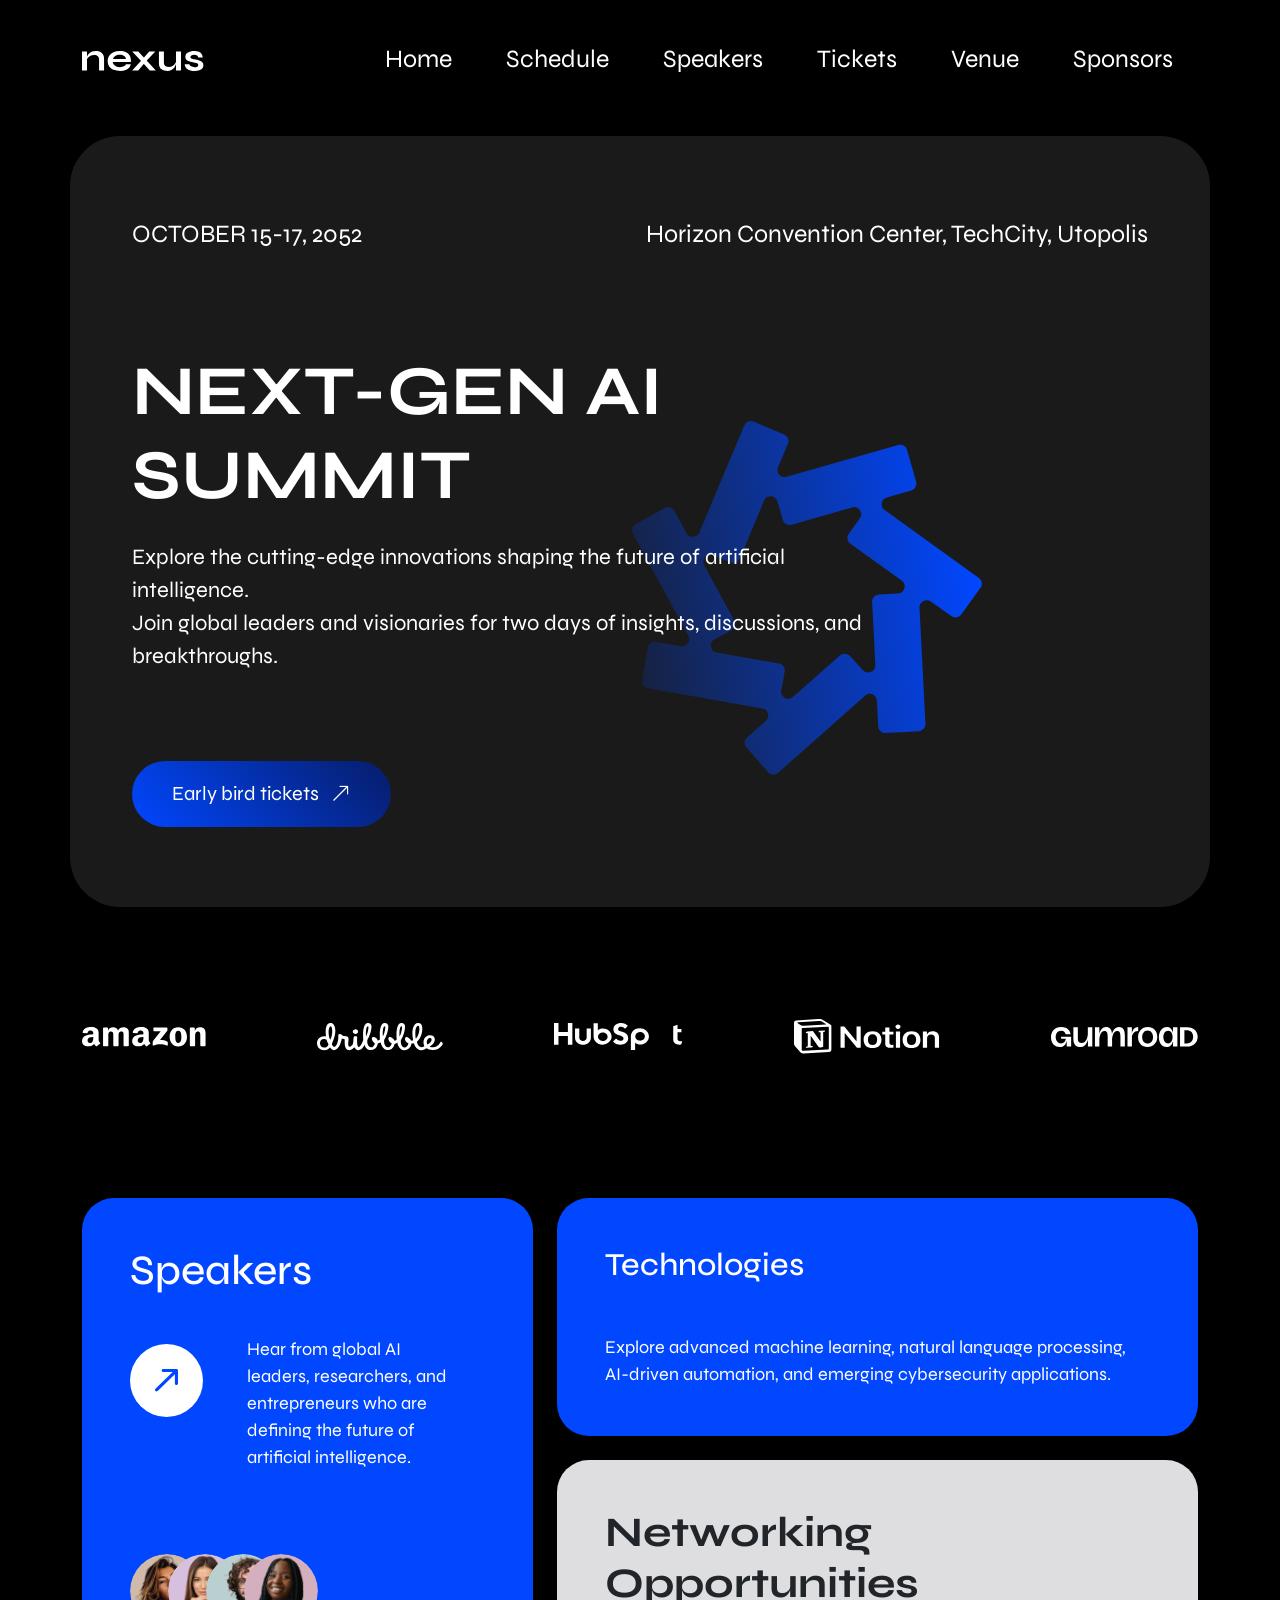
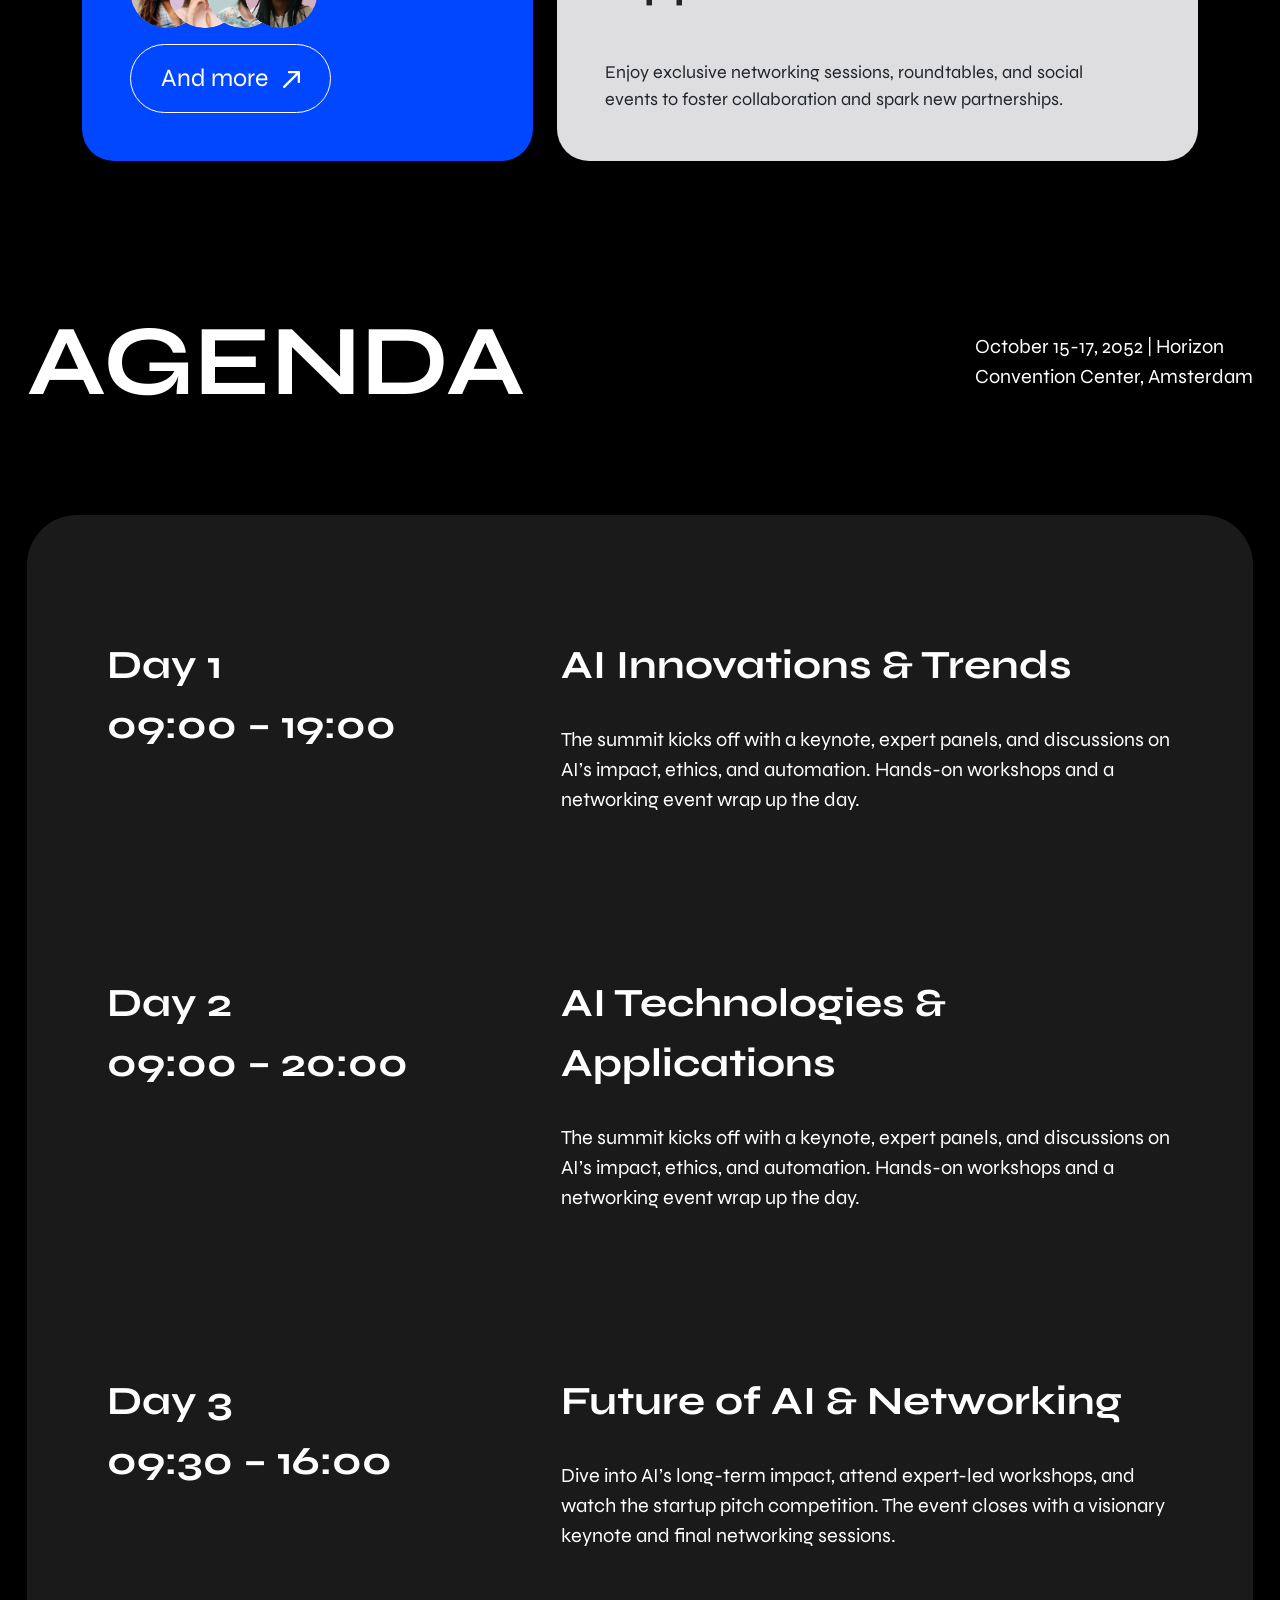
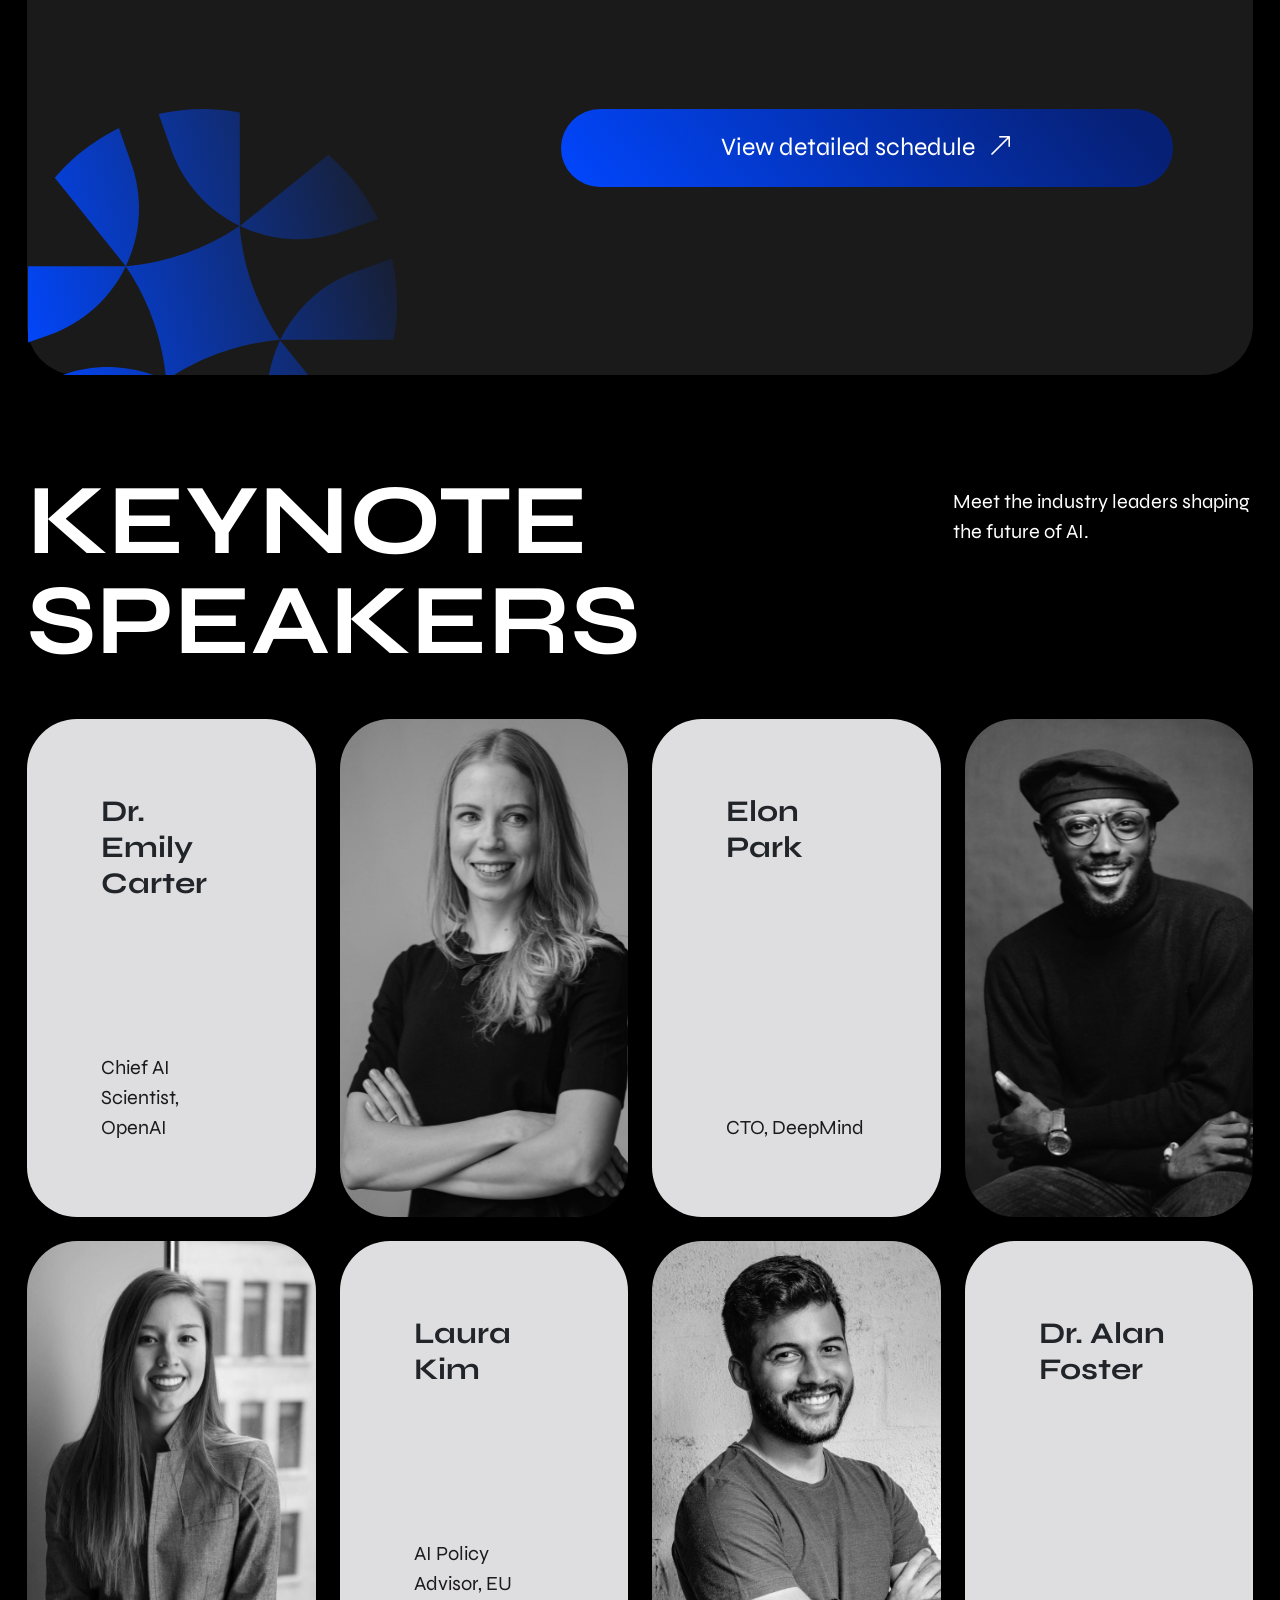
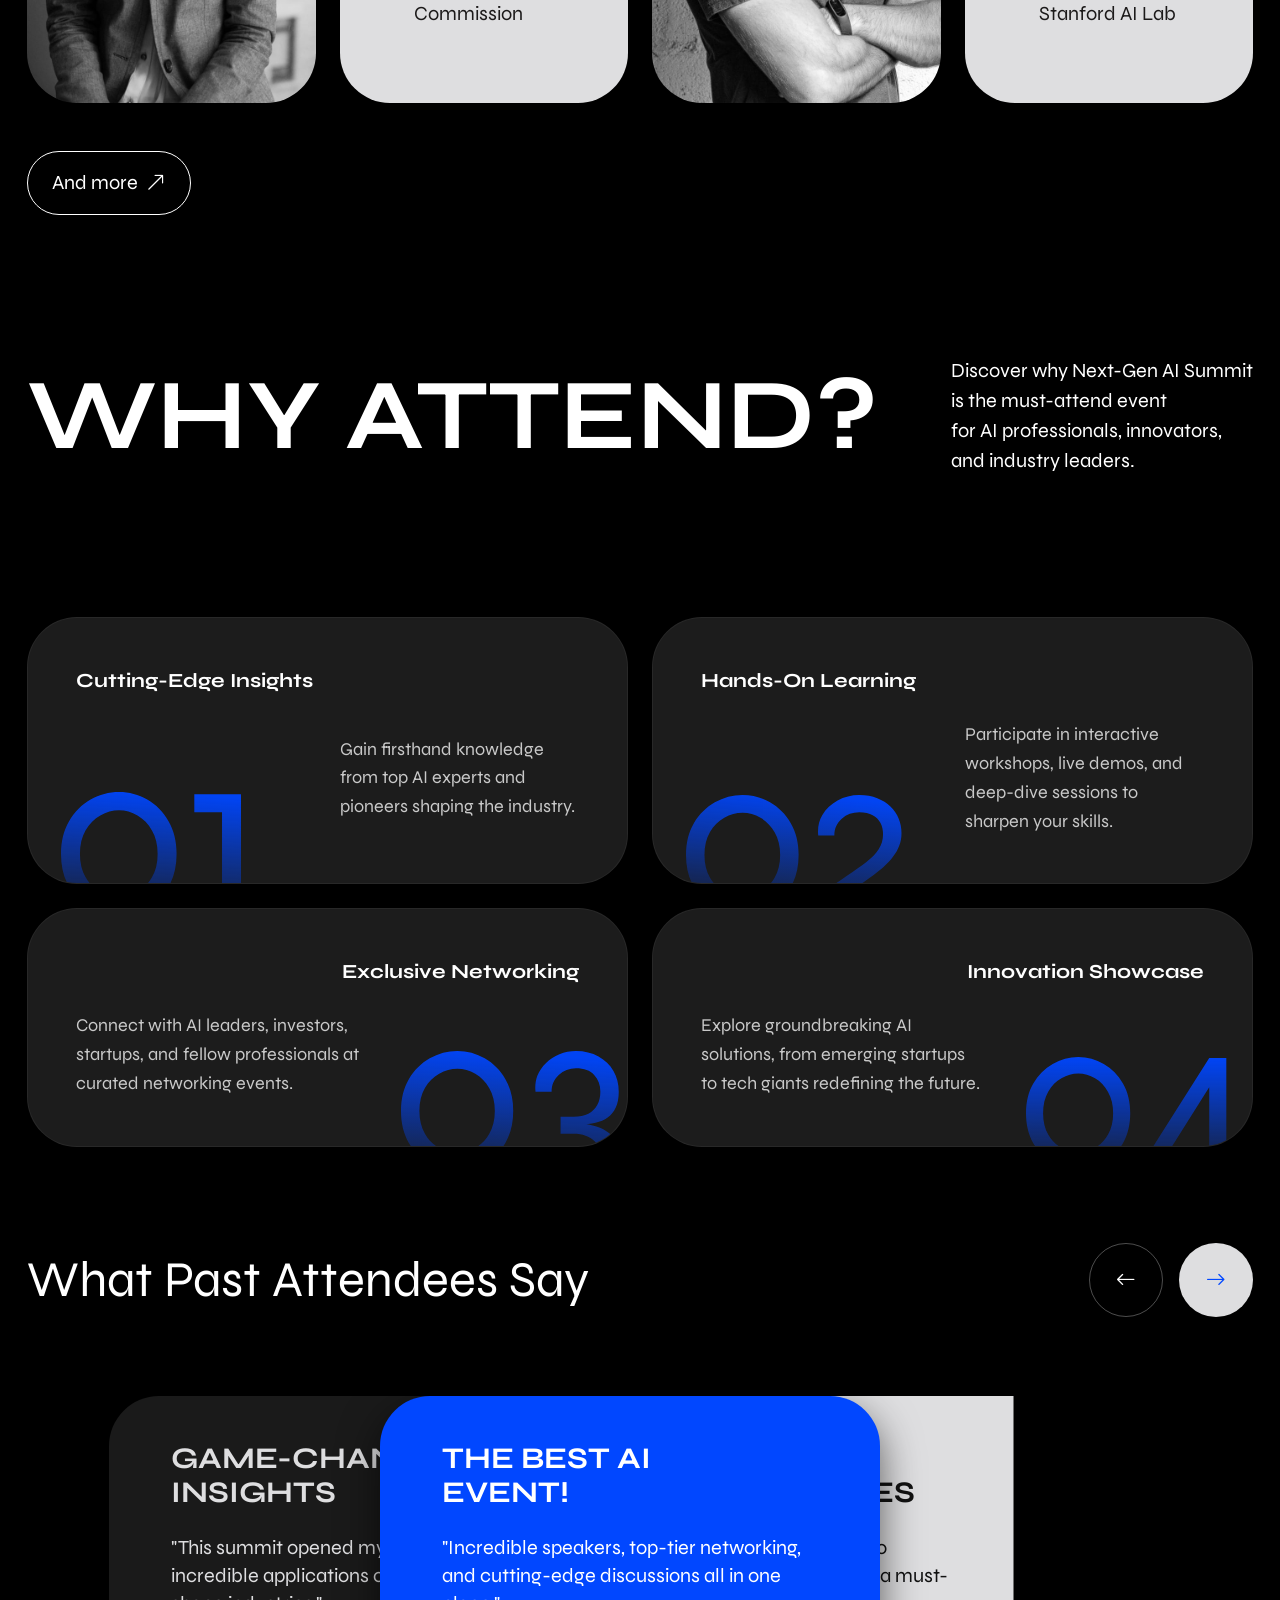
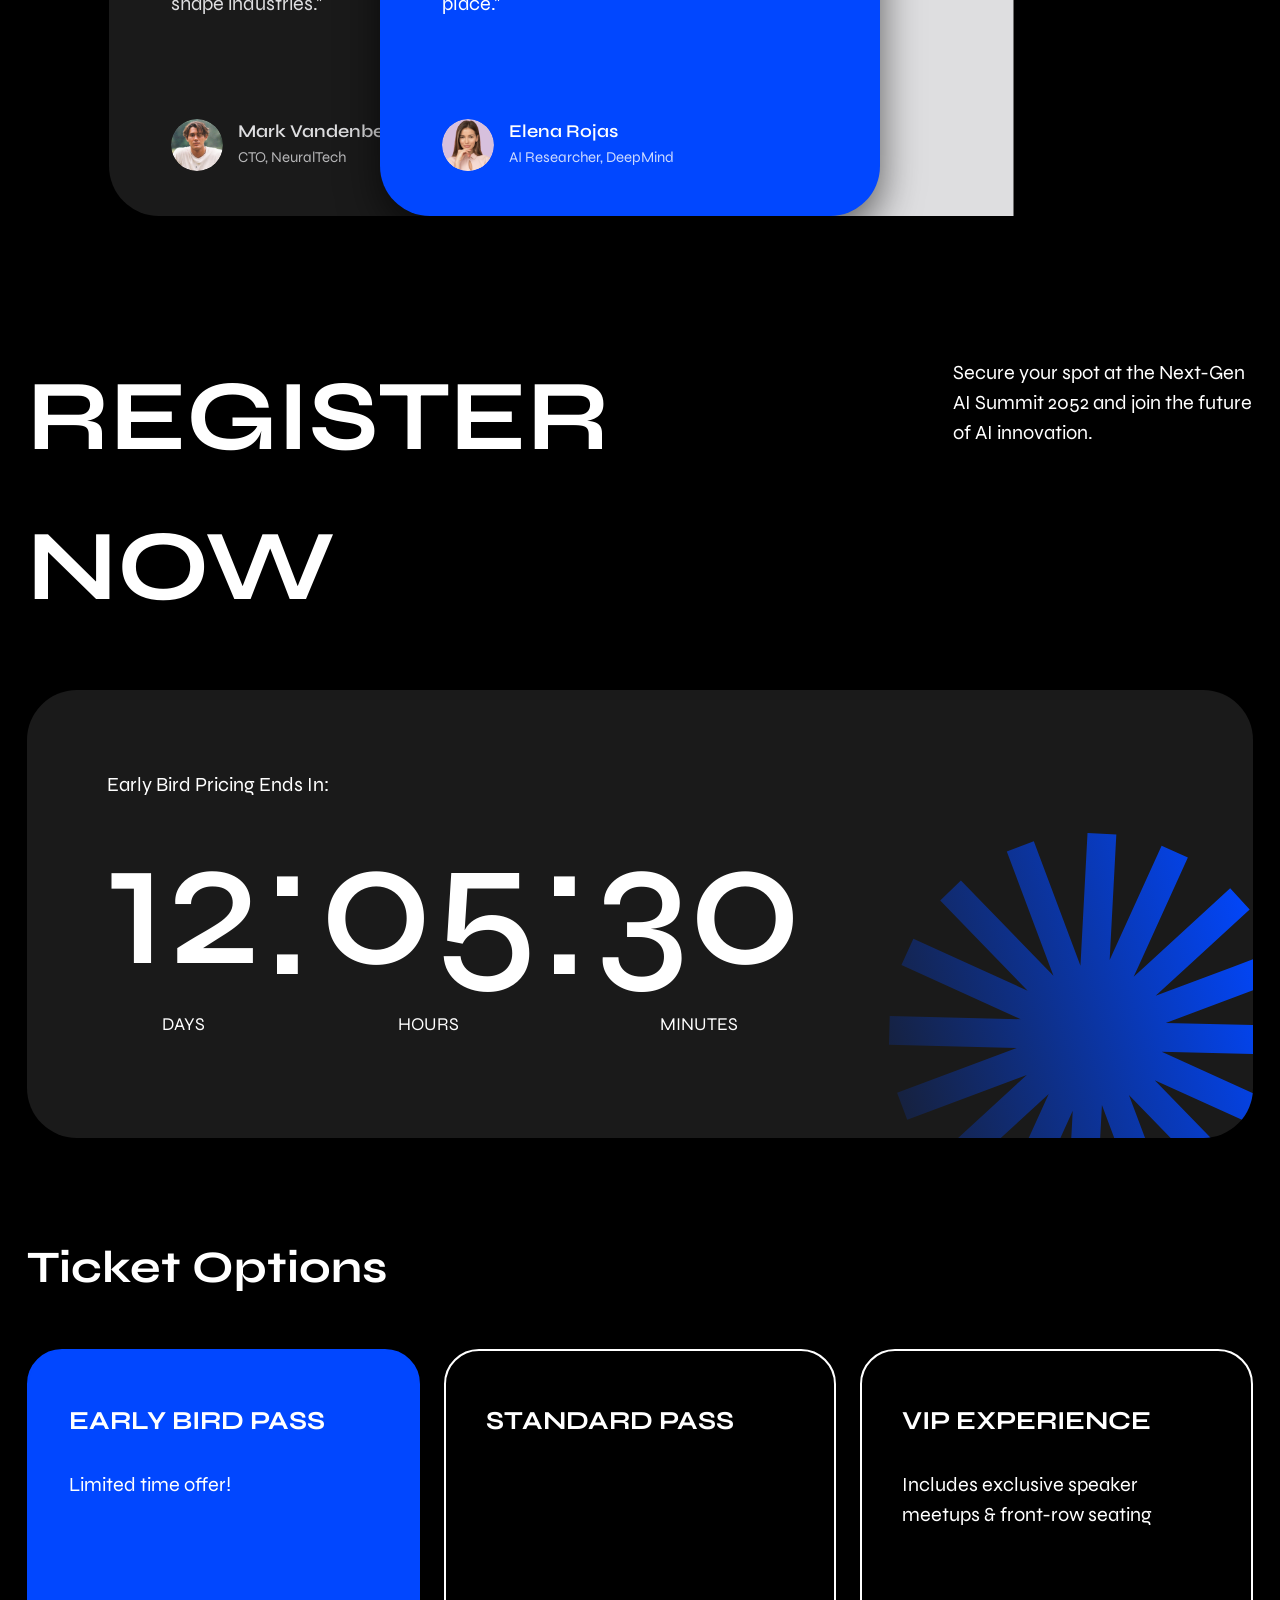
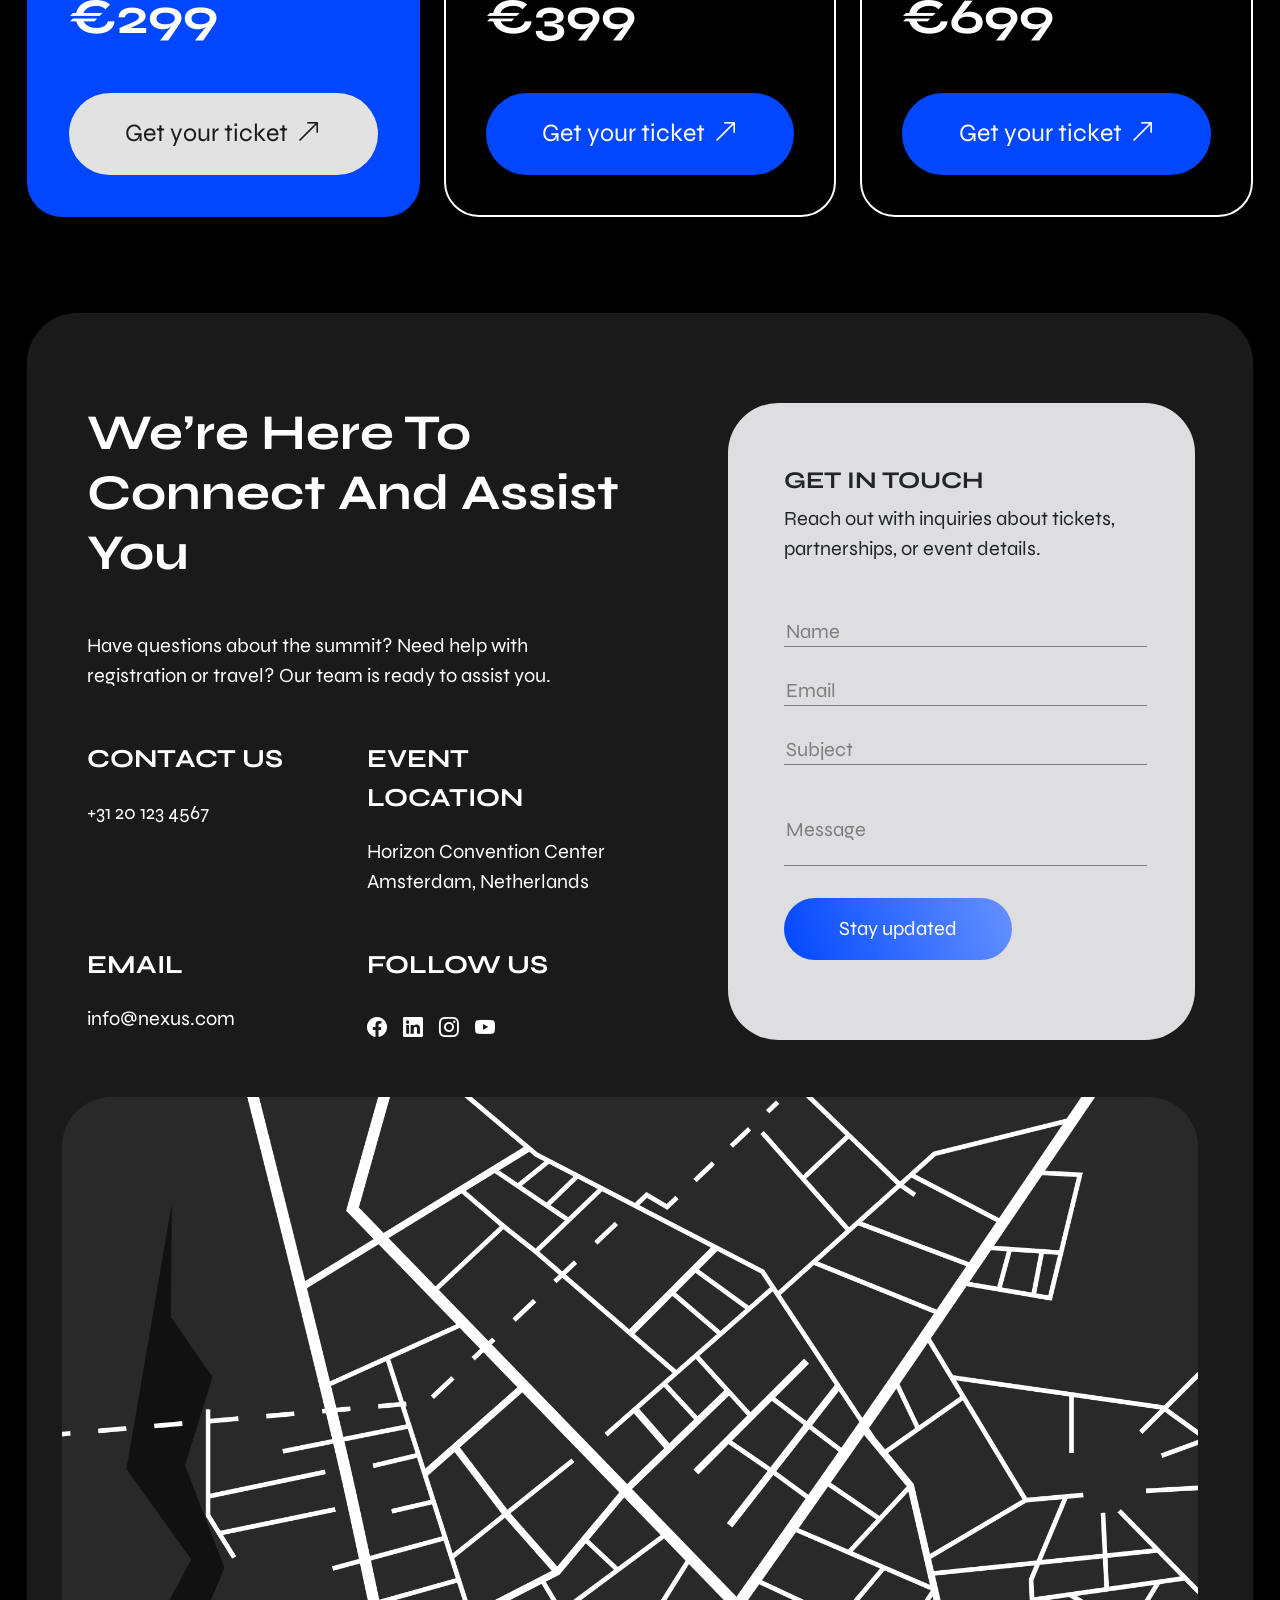
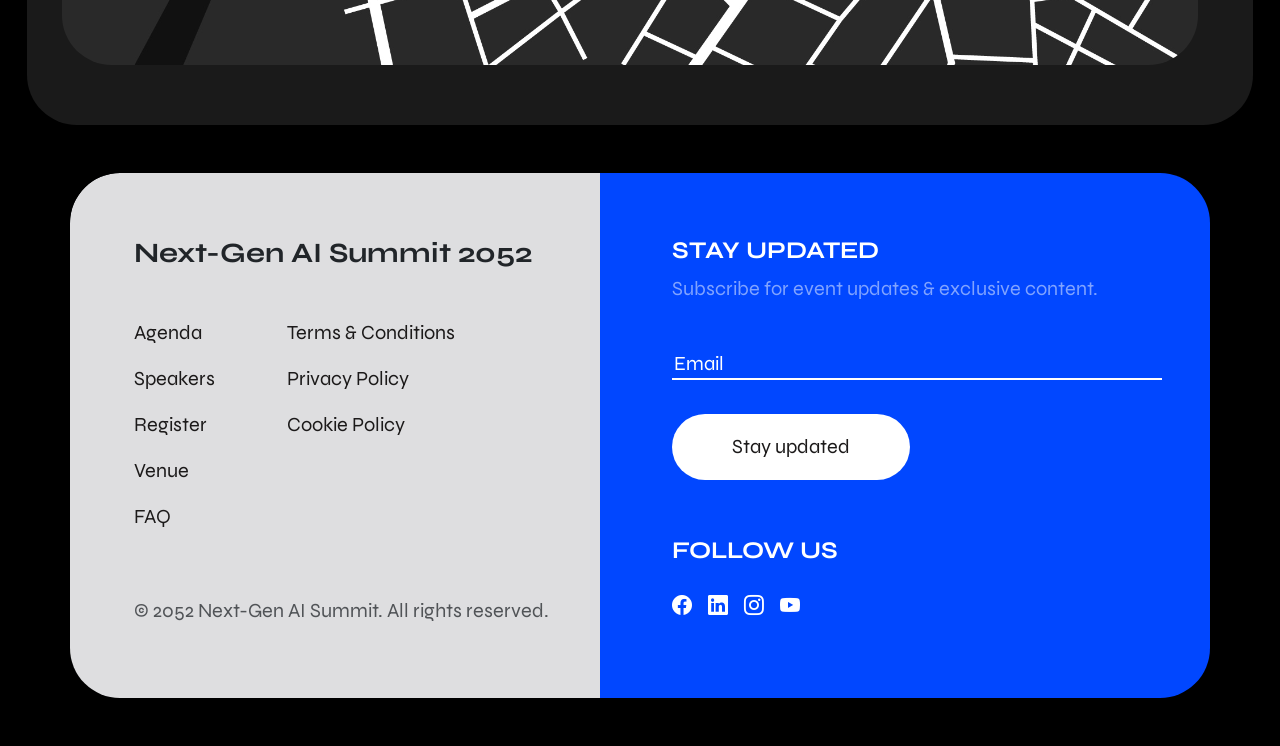
==== index.html @ 56c4cfb2 "[done] complete full exercise" ====
<!DOCTYPE html>
<html lang="en">

<head>
    <meta charset="UTF-8">
    <meta name="viewport" content="width=device-width, initial-scale=1.0">
    <title>nexus</title>
    <link href="https://cdn.jsdelivr.net/npm/bootstrap@5.3.2/dist/css/bootstrap.min.css" rel="stylesheet" />
    <link rel="stylesheet" href="https://cdn.jsdelivr.net/npm/bootstrap-icons@1.11.1/font/bootstrap-icons.css" />
    <link rel="stylesheet" href="./styles.css" />
</head>

<body>
    <div>
        <!-- header section -->
        <header class="py-2 on-big-screen ">
            <nav class="navbar navbar-expand-lg nav-bar">
                <div class="container nav-bar-content">
                    <a class="navbar-brand" href="#"><img src="./images/logo/nexus.svg" class="nav-logo" loading="eager"></a>

                    <button class="navbar-toggler border-white border-opacity-50" type="button"
                        data-bs-toggle="offcanvas" data-bs-target="#mobileMenu">
                        <span class="navbar-toggler-icon"></span>
                    </button>

                    <div class="offcanvas offcanvas-end bg-black text-white offcanvas-custom-width " tabindex="-1"
                        id="mobileMenu">
                        <div class="offcanvas-header">
                            <button type="button" class="btn-close btn-close-white"
                                data-bs-dismiss="offcanvas"></button>
                        </div>
                        <div class="offcanvas-body py-3 ">
                            <ul class="navbar-nav ms-auto align-items-lg-center gap-1 gap-lg fs-5">
                                <li class="nav-item">
                                    <a class="nav-link nav-text text-white custom-radius" href="#">Home</a>
                                </li>
                                <li class="nav-item">
                                    <a class="nav-link nav-text text-white custom-radius" href="#">Schedule</a>
                                </li>
                                <li class="nav-item">
                                    <a class="nav-link nav-text text-white custom-radius" href="#">Speakers</a>
                                </li>
                                <li class="nav-item">
                                    <a class="nav-link nav-text text-white custom-radius" href="#">Tickets</a>
                                </li>
                                <li class="nav-item">
                                    <a class="nav-link nav-text text-white custom-radius" href="#">Venue</a>
                                </li>
                                <li class="nav-item">
                                    <a class="nav-link nav-text text-white custom-radius" href="#">Sponsors</a>
                                </li>
                            </ul>
                        </div>
                    </div>
                </div>
            </nav>
        </header>

        <main>
            <div class="on-big-screen py-3 hero-section">
                <!-- home section -->
                <div class="container hero-section-container custom-radius">
                    <div class="hero-card">
                        <div
                            class="hero-topbar d-flex flex-column align-items-start gap-3 flex-sm-row justify-content-sm-between align-items-sm-center mb-5">
                            <span class="text-white hero-topbar-font hero-desc-font">OCTOBER 15-17, 2052</span>
                            <span class="text-white  hero-topbar-font ">Horizon Convention Center,
                                TechCity, Utopolis</span>
                        </div>

                        <!-- Hero Content -->
                        <div class="hero-content position-relative">
                            <img src="./images/home/B1.svg" alt="Hero Graphic" class="hero-star-img" loading="eager">
                            <div class="row align-items-center">
                                <div class="col-lg-9 top-content">
                                    <h1
                                        class="hero-title text-white fw-bold hero-custom-font top-text mb-4 mt-lg-5 mt-md-5">
                                        NEXT-GEN AI <br> SUMMIT
                                    </h1>
                                    <p class="hero-subtitle text-white mb-5 mt-4 top-text ">
                                        Explore the cutting-edge innovations shaping the future of
                                        artificial intelligence.
                                        <br>Join global leaders and visionaries for two days of insights, discussions,
                                        and breakthroughs.
                                    </p>
                                    <div
                                        class="mt-5 mb-5 mb-lg-0 position-relative d-flex justify-content-start hero-btn-div">
                                        <a href="#" class="hero-btn custom-radius">
                                            Early bird tickets
                                            <i class="bi bi-arrow-up-right ms-2"></i>
                                        </a>
                                    </div>
                                </div>
                            </div>
                        </div>
                    </div>
                </div>
            </div>

            <!-- sponsors -->
            <div class="on-big-screen">
                <div class="container company-section py-5 mt-5 mb-5">
                    <div class=" text-center">
                        <div
                            class="company-bar d-flex flex-wrap justify-content-center justify-content-lg-between align-items-center gap-4 gap-lg-0">
                            <img src="./images/home/company logo/Vector.svg" alt="company Logos" loading="eager"
                                class="company-img " />

                            <img src="./images/home/company logo/Vector-1.svg" alt="company Logos" loading="eager"
                                class="company-img " />

                            <img src="./images/home/company logo/Vector-2.svg" alt="company Logos" loading="eager"
                                class="company-img " />

                            <img src="./images/home/company logo/Vector-3.svg" alt="company Logos" loading="eager"
                                class="company-img " />

                            <img src="./images/home/company logo/Vector-4.svg" alt="company Logos" loading="eager"
                                class="company-img " />
                        </div>
                    </div>
                </div>
            </div>

            <!-- features  section -->
            <div>
                <div class="container features-section py-5">
                    <div class="row g-4">
                        <!-- Speakers -->
                        <div class="col-lg-5 d-flex flex-column feature-card">
                            <div
                                class="feature-card-content feature-card-blue h-100  text-white rounded-5 p-4 p-md-5 d-flex flex-column justify-content-between position-relative overflow-hidden">
                                <div>
                                    <h2 class=" mb-4 feature-card-title ">Speakers</h2>
                                    <div class="d-flex align-items-start gap-4 ">
                                        <div
                                            class="  text-black feature-icon-circle d-flex align-items-center justify-content- mt-4">
                                            <img src="./images//home/union-1.svg" class="feature-icon" loading="lazy">
                                        </div>
                                        <p class="pe-md-4 feature-card-description mt-3 ">
                                            Hear from global AI leaders, researchers, and entrepreneurs who are
                                            defining
                                            the future of artificial intelligence.
                                        </p>
                                    </div>
                                </div>
                                <div class="d-flex align-items-center justify-content-between flex-wrap gap-3 mt-5">
                                    <div class="speaker-avatars d-flex">
                                        <img src="./images/home/home spekers icone/Image.svg" alt="Speaker"
                                            class="feature-avatar" loading="lazy">
                                        <img src="./images/home/home spekers icone/Image-1.svg" alt="Speaker"
                                            class="feature-avatar" loading="lazy">
                                        <img src="./images/home/home spekers icone/Image-2.svg" alt="Speaker"
                                            class="feature-avatar" loading="lazy">
                                        <img src="./images/home/home spekers icone/Image-3.svg" alt="Speaker"
                                            class="feature-avatar" loading="lazy">
                                    </div>
                                    <button href="#"
                                        class="features-section-btn btn  rounded-pill border-white text-white ">
                                        And more <img src="./images//home/union-2.svg"
                                            class="features-section-btn-icon" loading="lazy">
                                    </button>
                                </div>
                            </div>
                        </div>

                        <div class="col-lg-7 d-flex flex-column gap-4 feature-card ">
                            <!-- Technologies -->
                            <div
                                class="feature-card-content feature-card-blue text-white rounded-5 p-4 p-md-5 flex-grow-1">
                                <h2 class="fw-boldfeature-card-title">Technologies</h2>
                                <p class=" mb-0 pe-md-4 text-white feature-card-description">
                                    Explore advanced machine learning, natural language processing, AI-driven
                                    automation, and emerging cybersecurity applications.
                                </p>
                            </div>

                            <!-- Networking -->
                            <div
                                class="feature-card-content feature-card-grey text-dark rounded-5 p-4 p-md-5 flex-grow-1">
                                <h2 class="fw-bold feature-card-title">Networking Opportunities</h2>
                                <p class=" mb-0 pe-md-4 text-dark feature-card-description">
                                    Enjoy exclusive networking sessions, roundtables, and social events to
                                    foster
                                    collaboration and spark new partnerships.
                                </p>
                            </div>
                        </div>
                    </div>
                </div>

                <!-- AGENDA section -->
                <div class="container mt-5 agenda-section on-big-screen">
                    <div
                        class="section-topbar d-flex flex-column align-items-start gap-3 flex-sm-row justify-content-sm-between align-items-sm-center mb-5">
                        <span class="text-white section-Title-big-font">AGENDA</span>
                        <span class="text-white  section-Title-small-font ">October 15-17, 2052 | Horizon <br>
                            Convention Center, Amsterdam</span>
                    </div>
                    <!-- AGENDA content -->
                    <div class="agenda-section-container">
                        <div class="agenda-card custom-radius">
                            <div class="agenda-cards">
                                <div
                                    class="row d-flex flex-column align-items-start  flex-sm-row  justify-content-between mb-5">
                                    <div class="agenda-left-col col-lg-5">
                                        <div>
                                            <div class="text-white agenda-large-font ">Day 1</div>
                                        </div>
                                        <div>
                                            <div class="text-white agenda-large-font ">09:00 – 19:00</div>
                                        </div>
                                    </div>
                                    <div class="agenda-right-col col-lg-7">
                                        <div>
                                            <div class="text-white agenda-large-font">AI Innovations & Trends
                                            </div>
                                            <div class="text-white agenda-description-font ">The summit kicks off with a
                                                keynote, expert panels, and discussions on AI’s impact, ethics, and
                                                automation. Hands-on workshops and a networking event wrap up the day.
                                            </div>
                                        </div>
                                    </div>
                                </div>
                                <div
                                    class="mt-5 row d-flex flex-column align-items-start  flex-sm-row  justify-content-between mb-5">
                                    <div class="agenda-left-col col-lg-5">
                                        <div>
                                            <div class="text-white agenda-large-font ">Day 2</div>
                                        </div>
                                        <div>
                                            <div class="text-white agenda-large-font ">09:00 – 20:00</div>
                                        </div>
                                    </div>
                                    <div class="agenda-right-col col-lg-7">
                                        <div>
                                            <div class="text-white  agenda-large-font">AI Technologies &
                                                Applications
                                            </div>
                                            <div class="text-white agenda-description-font ">The summit kicks off with a
                                                keynote, expert panels, and discussions on AI’s impact, ethics, and
                                                automation. Hands-on workshops and a networking event wrap up the day.
                                            </div>
                                        </div>
                                    </div>
                                </div>
                                <div
                                    class=" row d-flex flex-column align-items-start  flex-sm-row  justify-content-between mb-5">
                                    <div class="agenda-left-col col-lg-5">
                                        <div>
                                            <div class="text-white agenda-large-font ">Day 3</div>
                                        </div>
                                        <div>
                                            <div class="text-white agenda-large-font ">09:30 – 16:00</div>
                                        </div>
                                    </div>
                                    <div class="agenda-right-col col-lg-7">
                                        <div>
                                            <div class="text-white agenda-large-font">Future of AI & Networking
                                            </div>
                                            <div class="text-white agenda-description-font ">Dive into AI’s long-term
                                                impact, attend expert-led workshops, and watch the startup pitch
                                                competition. The event closes with a visionary keynote and final
                                                networking sessions.
                                            </div>
                                        </div>
                                    </div>
                                </div>
                                <div
                                    class="row d-flex flex-column align-items-start gap-2 flex-sm-row justify-content-sm-between justify-content-between">
                                    <div class="col-lg-4 position-relative agenda-image">
                                        <img src="./images/Agenda/Mark.svg" loading="lazy">
                                    </div>
                                    <div class="col-lg-7 ">
                                        <button href="#" class="agenda-btn custom-radius">
                                            View detailed schedule
                                            <i class="bi bi-arrow-up-right ms-2"></i>
                                        </button>
                                    </div>
                                </div>
                            </div>
                        </div>
                    </div>
                </div>

                <!-- speakers section -->
                <div class="container mt-5 speakers-section on-big-screen">
                    <div
                        class="agenda-topbar pt-5 mt-5 d-flex flex-column align-items-start gap-3 flex-sm-row justify-content-sm-between align-items-sm-start mb-5">
                        <span class="text-white section-Title-big-font m-0"
                            style="line-height: 1;">KEYNOTE<br>SPEAKERS</span>
                        <span class="text-white section-Title-small-font pt-sm-3 right-section">Meet the
                            industry leaders shaping the future of AI.</span>
                    </div>

                    <div class="row g-4 mb-5 pb-5">
                        <!-- Card 1 -->
                        <div class="col-md-6 col-lg-3">
                            <div class="speaker-card custom-radius text-card p-xl-4 d-flex flex-column justify-content-between h-100">
                                <div>
                                    <h3 class="speaker-name text-dark fw-bold mb-1">Dr. Emily<br>Carter</h3>
                                </div>
                                <div>
                                    <p class="speaker-role mb-0 mt-5">Chief AI Scientist,<br>OpenAI</p>
                                </div>
                            </div>
                        </div>
                        <!-- Card 2 -->
                        <div class="col-md-6 col-lg-3">
                            <div class="speaker-card custom-radius image-card  overflow-hidden h-100">
                                <img src="./images/spekers/Image.svg" alt="Speaker" loading="lazy"
                                    class="w-100 h-100 object-fit-cover speaker-card-image">
                            </div>
                        </div>
                        <!-- Card 3 -->
                        <div class="col-md-6 col-lg-3">
                            <div
                                class="speaker-card custom-radius text-card  p-xl-4 d-flex flex-column justify-content-between h-100">
                                <div>
                                    <h3 class="speaker-name text-dark fw-bold mb-1">Elon Park</h3>
                                </div>
                                <div>
                                    <p class="speaker-role mb-0 mt-5">CTO, DeepMind</p>
                                </div>
                            </div>
                        </div>
                        <!-- Card 4 -->
                        <div class="col-md-6 col-lg-3">
                            <div class="speaker-card custom-radius image-card  overflow-hidden h-100">
                                <img src="./images/spekers/Image-3.svg" alt="Speaker" loading="lazy"
                                    class="w-100 h-100 object-fit-cover speaker-card-image">
                            </div>
                        </div>
                        <!-- Card 5 -->
                        <div class="col-md-6 col-lg-3">
                            <div class="speaker-card custom-radius image-card  overflow-hidden h-100">
                                <img src="./images/spekers/Image-1.svg" alt="Speaker" loading="lazy"
                                    class="w-100 h-100 object-fit-cover speaker-card-image">
                            </div>
                        </div>
                        <!-- Card 6 -->
                        <div class="col-md-6 col-lg-3">
                            <div class="speaker-card custom-radius text-card p-xl-4 d-flex flex-column justify-content-between h-100">
                                <div>
                                    <h3 class="speaker-name text-dark fw-bold mb-1">Laura Kim</h3>
                                </div>
                                <div>
                                    <p class="speaker-role mb-0 mt-5">AI Policy Advisor, EU<br>Commission</p>
                                </div>
                            </div>
                        </div>
                        <!-- Card 7 -->
                        <div class="col-md-6 col-lg-3">
                            <div class="speaker-card custom-radius image-card  overflow-hidden h-100">
                                <img src="./images/spekers/Image-2.svg" alt="Speaker" loading="lazy"
                                    class="w-100 h-100 object-fit-cover speaker-card-image">
                            </div>
                        </div>
                        <!-- Card 8 -->
                        <div class="col-md-6 col-lg-3">
                            <div class="speaker-card custom-radius text-card p-xl-4 d-flex flex-column justify-content-between h-100">
                                <div>
                                    <h3 class="speaker-name text-dark fw-bold mb-1">Dr. Alan<br>Foster</h3>
                                </div>
                                <div>
                                    <p class="speaker-role mb-0 mt-5">Stanford AI Lab</p>
                                </div>
                            </div>
                        </div>

                        <div class="col-12 mt-5">
                            <button
                                class="btn rounded-pill border-white text-white px-4 py-3 d-inline-flex align-items-center gap-2"
                                style="background: transparent; border: 1px solid #fff; font-size: 20px;">
                                And more <i class="bi bi-arrow-up-right speaker-card-image"></i>
                            </button>
                        </div>
                    </div>
                </div>

                <!-- why attend section -->
                <div class="container mt-5 on-big-screen">
                    <div
                        class="section-topbar d-flex flex-column align-items-start gap-3 flex-sm-row justify-content-sm-between align-items-sm-center mb-5">
                        <span class="text-white section-Title-big-font">WHY ATTEND?</span>
                        <span class="text-white section-Title-small-font ">Discover why Next-Gen AI Summit<br> is the
                            must-attend event<br> for AI professionals, innovators,<br> and industry leaders.</span>
                    </div>

                    <!-- why attend section content -->
                    <div class="attend-section py-5">
                        <div class="row g-4">
                            <!-- Box 1 -->
                            <div class="col-lg-6">
                                <div
                                    class="text-white p-4 p-md-5 custom-radius attend-section-content h-100 position-relative overflow-hidden d-flex flex-column">
                                    <p class="attend-section-title mb-4 position-relative z-1">Cutting-Edge Insights</p>
                                    <div class="row flex-grow-1 position-relative z-1">
                                        <div class="col-4 col-md-6">
                                            <img src="./images/why attend/01.svg" loading="lazy"
                                                class="position-absolute attend-image-left z-0" alt="decoration">
                                        </div>
                                        <div class="col-8 col-md-6 d-flex align-items-center">
                                            <p class="mb-0 text-white attend-section-description">
                                                Gain firsthand knowledge from top AI experts and pioneers shaping the
                                                industry.
                                            </p>
                                        </div>
                                    </div>
                                </div>
                            </div>

                            <!-- Box 2 -->
                            <div class="col-lg-6">
                                <div
                                    class="text-white p-4 p-md-5 custom-radius attend-section-content h-100 position-relative overflow-hidden d-flex flex-column">
                                    <p class="attend-section-title mb-4 position-relative z-1">Hands-On Learning</p>
                                    <div class="row flex-grow-1 position-relative z-1">
                                        <div class="col-4 col-md-6">
                                            <img src="./images/why attend/02.svg" loading="lazy"
                                                class="position-absolute attend-image-left-2 z-0" alt="decoration">
                                        </div>
                                        <div class="col-8 col-md-6 d-flex align-items-center">
                                            <p class="mb-0 text-white attend-section-description">
                                                Participate in interactive workshops, live demos, and deep-dive sessions
                                                to sharpen your skills.
                                            </p>
                                        </div>
                                    </div>
                                </div>
                            </div>

                            <!-- Box 3 -->
                            <div class="col-lg-6">
                                <div
                                    class="text-white p-4 p-md-5 custom-radius attend-section-content h-100 position-relative overflow-hidden d-flex flex-column">
                                    <p class="attend-section-title text-lg-end mb-4 position-relative z-1">Exclusive
                                        Networking</p>
                                    <div class="row flex-grow-1 position-relative z-1">
                                        <div class="col-8 col-md-7 d-flex align-items-center">
                                            <p class="mb-0 text-white attend-section-description ">
                                                Connect with AI leaders, investors, startups, and fellow professionals
                                                at curated networking events.
                                            </p>
                                        </div>
                                        <div class="col-4 col-md-6">
                                            <img src="./images/why attend/03.svg" loading="lazy"
                                                class="position-absolute attend-image-right z-0" alt="decoration">
                                        </div>
                                    </div>
                                </div>
                            </div>

                            <!-- Box 4 -->
                            <div class="col-lg-6">
                                <div
                                    class="text-white p-4 p-md-5 custom-radius attend-section-content h-100 position-relative overflow-hidden d-flex flex-column">
                                    <p class="attend-section-title text-lg-end mb-4 position-relative z-1">Innovation
                                        Showcase</p>
                                    <div class="row flex-grow-1 position-relative z-1">
                                        <div class="col-8 col-md-7 d-flex align-items-center">
                                            <p class="mb-0 text-white attend-section-description ">
                                                Explore groundbreaking AI solutions, from emerging startups to tech
                                                giants redefining the future.
                                            </p>
                                        </div>
                                        <div class="col-4 col-md-6">
                                            <img src="./images/why attend/04.svg" loading="lazy"
                                                class="position-absolute attend-image-right z-0" alt="decoration">
                                        </div>
                                    </div>
                                </div>
                            </div>
                        </div>
                    </div>
                </div>

                <!-- attendes Carousel  -->
                <div class="container mt-5 on-big-screen carousel-section">
                    <div
                        class="d-flex flex-column align-items-start gap-3 flex-sm-row justify-content-sm-between align-items-sm-center mb-5">
                        <span class="attendes-carousel-title text-white">What Past Attendees Say</span>
                        <div class="carousel-buttons">
                            <button id="prevBtn" class="carousel-button custom-radius prev-btn" aria-label="Previous">
                                <i class="bi bi-arrow-left fs-5"></i>
                            </button>
                            <button id="nextBtn" class="carousel-button custom-radius next-btn" aria-label="Next">
                                <i class="bi bi-arrow-right fs-5 fw-bold"></i>
                            </button>
                        </div>
                    </div>
                </div>

                <div class="testimonial-section w-100">
                    <div class="carousel-track" id="carouselTrack">
                        <div class="testimonial-card custom-radius theme-blue pos-center">
                            <div>
                                <h3 class="card-title">THE BEST AI<br />EVENT!</h3>
                                <p class="card-text">
                                    "Incredible speakers, top-tier networking, and cutting-edge
                                    discussions all in one place."
                                </p>
                            </div>
                            <div class="attendee-info">
                                <img src="./images/attendes corosol/Image.svg" alt="Attendee" loading="lazy" class="attendee-avatar" />
                                <div>
                                    <p class="attendee-name">Elena Rojas</p>
                                    <p class="attendee-title">AI Researcher, DeepMind</p>
                                </div>
                            </div>
                        </div>
                        <div class="testimonial-card custom-radius theme-dark pos-left">
                            <div>
                                <h3 class="card-title">GAME-CHANGING<br />INSIGHTS</h3>
                                <p class="card-text">
                                    "This summit opened my eyes to the incredible applications of AI
                                    and how it will shape industries."
                                </p>
                            </div>
                            <div class="attendee-info">
                                <img src="./images/attendes corosol/Image-1.svg" loading="lazy" alt="Attendee"
                                    class="attendee-avatar" />
                                <div>
                                    <p class="attendee-name">Mark Vandenberg</p>
                                    <p class="attendee-title">CTO, NeuralTech</p>
                                </div>
                            </div>
                        </div>
                        <div class="testimonial-card custom-radius theme-light pos-right">
                            <div>
                                <h3 class="card-title">UNMATCHED<br />OPPORTUNITIES</h3>
                                <p class="card-text">
                                    "From hands-on workshops to visionary talks, this summit is a
                                    must-attend for AI professionals."
                                </p>
                            </div>
                            <div class="attendee-info">
                                <img src="./images/attendes corosol/Image-1.svg" loading="lazy" alt="Attendee"
                                    class="attendee-avatar" />
                                <div>
                                    <p class="attendee-name">David Laurent</p>
                                    <p class="attendee-title">CEO, FutureAI Labs</p>
                                </div>
                            </div>
                        </div>
                    </div>
                </div>

                <!-- register now -->
                <div class="container mt-5 register-section on-big-screen">
                    <div
                        class="pt-5 mt-5 d-flex flex-column align-items-start gap-4 flex-sm-row justify-content-sm-between align-items-sm-start ">
                        <span class="text-white section-Title-big-font lh- m-0 ">REGISTER<br>NOW</span>
                        <span class="text-white section-Title-small-font pt-sm-3 right-section">Secure your
                            spot at the Next-Gen AI Summit 2052 and join the future of AI innovation.</span>
                    </div>

                    <div class="mt-5 mb-5 register-content">
                        <div class="register-section-container custom-radius position-relative overflow-hidden w-100">
                            <div class="row position-relative z-1">
                                <div class="col-lg-9 col-md-10">
                                    <p class="text-white register-top-text mb-2">
                                        Early Bird Pricing Ends In:
                                    </p>
                                    <div class="d-flex align-items-start time text-white mt-4">
                                        <div class="d-flex flex-column align-items-center">
                                            <span class="register-number">12</span>
                                            <span class="register-label">DAYS</span>
                                        </div>
                                        <span class="register-colon">:</span>
                                        <div class="d-flex flex-column align-items-center">
                                            <span class="register-number">05</span>
                                            <span class="register-label">HOURS</span>
                                        </div>
                                        <span class="register-colon">:</span>
                                        <div class="d-flex flex-column align-items-center">
                                            <span class="register-number">30</span>
                                            <span class="register-label">MINUTES</span>
                                        </div>
                                    </div>
                                </div>
                            </div>
                            <div class="register-image-container position-absolute bottom-0 end-0">
                                <img src="./images/register now/Vector.svg" class="register-image" alt="decoration">
                            </div>
                        </div>
                    </div>
                </div>
                <!-- Ticket section -->
                <div class="container mt-5 Ticket-section on-big-screen">
                    <div
                        class="Ticket-topbar pt-5 mt-5 d-flex flex-column align-items-start gap-3 flex-sm-row justify-content-sm-between align-items-sm-start ">
                        <span class="text-white m-0 ticket-main-title">Ticket Options</span>
                    </div>
                    <div class="row g-4 mb-5 mt-4 pb-5 align-items-stretch">
                        <!-- Card 1 -->
                        <div class="col-md-6 col-lg-4">
                            <div class="Ticket-card active d-flex flex-column h-100">
                                <p class="text-white ticket-title">EARLY BIRD PASS</p>
                                <div class="flex-grow-1">
                                    <p class="ticket-description">Limited time offer!</p>
                                </div>
                                <p class="text-white ticket-price">€299</p>
                                <div class="mt-2">
                                    <a href="#" class="Ticket-btn w-100 justify-content-center">
                                        Get your ticket
                                        <i class="bi bi-arrow-up-right ms-2"></i>
                                    </a>
                                </div>
                            </div>
                        </div>
                        <!-- Card 2 -->
                        <div class="col-md-6 col-lg-4">
                            <div class="Ticket-card d-flex flex-column h-100">
                                <p class="text-white ticket-title">STANDARD PASS</p>
                                <div class="flex-grow-1"></div>
                                <p class="text-white ticket-price">€399</p>
                                <div class="mt-2">
                                    <a href="#" class="Ticket-btn w-100 justify-content-center">
                                        Get your ticket
                                        <i class="bi bi-arrow-up-right ms-2"></i>
                                    </a>
                                </div>
                            </div>
                        </div>
                        <!-- Card 3 -->
                        <div class="col-md-6 col-lg-4">
                            <div class="Ticket-card d-flex flex-column h-100">
                                <p class="text-white ticket-title">VIP EXPERIENCE</p>
                                <div class="flex-grow-1">
                                    <p class="ticket-description">Includes exclusive speaker meetups & front-row seating
                                    </p>
                                </div>
                                <p class="text-white ticket-price">€699</p>
                                <div class="mt-2">
                                    <a href="#" class="Ticket-btn w-100 justify-content-center">
                                        Get your ticket
                                        <i class="bi bi-arrow-up-right ms-2"></i>
                                    </a>
                                </div>
                            </div>
                        </div>
                    </div>
                </div>

                <!-- connect section  -->
                <div class="container mt-5 connect-section on-big-screen">

                    <!-- connect content -->
                    <div class="connect-section-container custom-radius">
                        <div class="connect-card">
                            <div class="connect-card-content">
                                <div
                                    class="row d-flex flex-column align-items-start  flex-sm-row  justify-content-between mb-5">
                                    <div class="connect-left-col col-lg-6">
                                        <div>
                                            <div>
                                                <div class="text-white connect-section-main-title ">We’re Here To
                                                    Connect And
                                                    Assist You
                                                </div>
                                            </div>
                                            <div>
                                                <div class="text-white connect-section-description mt-5">Have questions
                                                    about the
                                                    summit?
                                                    Need help with registration or travel? Our team is ready to assist
                                                    you.
                                                </div>
                                            </div>
                                        </div>

                                        <div
                                            class="row d-flex flex-column align-items-start  flex-sm-row justify-content-between mt-5">
                                            <div class="text-white col-lg-6 ">
                                                <div class="connect-section-secondary-title">
                                                    CONTACT US
                                                </div>
                                                <div class="connect-section-description">
                                                    +31 20 123 4567
                                                </div>
                                            </div>
                                            <div class="text-white col-lg-6">
                                                <div class="connect-section-secondary-title">
                                                    EVENT LOCATION
                                                </div>
                                                <div class="connect-section-description">
                                                    Horizon Convention Center Amsterdam, Netherlands
                                                </div>
                                            </div>
                                        </div>

                                        <div
                                            class="row d-flex flex-column align-items-start  flex-sm-row justify-content-between mt-lg-5 ">
                                            <div class="text-white col-lg-6 ">
                                                <div class="connect-section-secondary-title">
                                                    EMAIL
                                                </div>
                                                <div class="connect-section-description">
                                                    info@nexus.com
                                                </div>
                                            </div>
                                            <div class="text-white col-lg-6">
                                                <div class="connect-section-secondary-title">
                                                    FOLLOW US
                                                </div>
                                                <div class="d-flex gap-3 connect-section-description">
                                                    <a href="#" class="social-link"><i class="bi bi-facebook"></i></a>
                                                    <a href="#" class="social-link"><i class="bi bi-linkedin"></i></a>
                                                    <a href="#" class="social-link"><i class="bi bi-instagram"></i></a>
                                                    <a href="#" class="social-link"><i class="bi bi-youtube"></i></a>
                                                </div>
                                            </div>
                                        </div>
                                    </div>

                                    <!-- right card -->
                                    <div
                                        class="col-lg-5 col-md-12 connect-card-grey custom-radius p-4 p-md-5 d-flex flex-column justify-content-between fs-7">
                                        <div class="mb-3 ms-lg-2 ms-md-0 ms-sm-0 mt-3">
                                            <h4
                                                class="text-dark connect-section-secondary-title fs-7 fw-bold tracking-wide mb-2 ">
                                                GET IN TOUCH
                                            </h4>
                                            <p class="text-dark mb-4 fs-5">
                                                Reach out with inquiries about tickets, partnerships, or event details.
                                            </p>
                                            <div class="mt-5 hero-btn-div">
                                                <form class="d-flex flex-column align-items-start  ">
                                                    <input type="text"
                                                        class=" connect-card-input  connect-card-text mb-4 mt-2 w-100"
                                                        placeholder="Name" required />
                                                    <input type="email"
                                                        class=" connect-card-input  connect-card-text mb-4 mt-2 w-100"
                                                        placeholder="Email" required />
                                                    <input type="text"
                                                        class=" connect-card-input  connect-card-text mb-4 mt-2 w-100"
                                                        placeholder="Subject" required />
                                                    <textarea type="text"
                                                        class=" connect-card-input connect-card-input-textarea connect-card-text mb-4 mt-4 w-100"
                                                        placeholder="Message" required></textarea>
                                                    <button type="submit"
                                                        class=" connect-card-btn custom-radius connect-card-text mt-2 mb-3 fs-5">Stay
                                                        updated</button>
                                                </form>
                                            </div>

                                        </div>
                                    </div>
                                </div>
                                <!-- bottom image -->
                                <div
                                    class="row d-flex align-items-start flex-sm-row justify-content-sm-between justify-content-between">
                                    <div class=" position-relative w-100">
                                        <img src="./images/map/2980199 1.svg"  loading="lazy" class="connect-card-img">
                                    </div>
                                </div>
                            </div>
                        </div>
                    </div>
                </div>

        </main>
        </Section>

        <!-- footer section -->
        <footer class="py-5 on-big-screen">
            <div class="container footer-section">
                <div class="row custom-radius overflow-hidden footer-section-container  ">
                    <div class="col-lg-6 footer-gray p-auto  p-md-5 d-flex flex-column">
                        <h3 class="fw-bold fs-7 text-dark mb-4 mb-md-5 footer-text-large mt-3 ms-3">
                            Next-Gen AI Summit 2052
                        </h3>

                        <div class="d-flex gap-4 gap-md-5 mb-5 flex-grow-1 fs-5 me-5 ms-3">
                            <ul class="list-unstyled d-flex flex-column gap-3 me-4">
                                <li><a href="#" class="footer-link footer-text">Agenda</a></li>
                                <li><a href="#" class="footer-link footer-text">Speakers</a></li>
                                <li><a href="#" class="footer-link footer-text">Register</a></li>
                                <li><a href="#" class="footer-link footer-text">Venue</a></li>
                                <li><a href="#" class="footer-link footer-text">FAQ</a></li>
                            </ul>
                            <ul class="list-unstyled d-flex flex-column gap-3 ">
                                <li><a href="#" class="footer-link footer-text footer-text-part-2">Terms &
                                        Conditions</a></li>
                                <li><a href="#" class="footer-link footer-text footer-text-part-2">Privacy Policy</a>
                                </li>
                                <li><a href="#" class="footer-link footer-text footer-text-part-2">Cookie Policy</a>
                                </li>
                            </ul>
                        </div>
                        <p class="text-muted footer-text small mb-4 fs-5 ms-3">
                            © 2052 Next-Gen AI Summit. All rights reserved.
                        </p>
                    </div>

                    <div class="col-lg-6 footer-blue p-4 p-md-5 d-flex flex-column justify-content-between fs-7">
                        <div class="mb-5 ms-4 mt-3">
                            <h4 class="text-white footer-text-large fs-7 fw-bold tracking-wide mb-2 ">
                                STAY UPDATED
                            </h4>
                            <p class="text-white-50 small mb-4 fs-5">
                                Subscribe for event updates & exclusive content.
                            </p>
                            <div class="mt-5 hero-btn-div">
                                <form class="d-flex flex-column align-items-start  ">
                                    <input type="email" class="footer-input footer-text mb-4 w-100" placeholder="Email"
                                        required />
                                    <button type="submit" class="footer-btn custom-radius footer-text fs-5">Stay updated</button>
                                </form>
                            </div>

                        </div>

                        <div class="ms-4 mb-4">
                            <h4 class="text-white footer-text-large fs-7 fw-bold tracking-wide mb-3">
                                FOLLOW US
                            </h4>
                            <div class="d-flex gap-3 fs-5">
                                <a href="#" class="social-link"><i class="bi bi-facebook"></i></a>
                                <a href="#" class="social-link"><i class="bi bi-linkedin"></i></a>
                                <a href="#" class="social-link"><i class="bi bi-instagram"></i></a>
                                <a href="#" class="social-link"><i class="bi bi-youtube"></i></a>
                            </div>
                        </div>
                    </div>
                </div>
            </div>
        </footer>
    </div>



</body>
<script src="./script.js"></script>
<script src="https://cdn.jsdelivr.net/npm/bootstrap@5.3.2/dist/js/bootstrap.bundle.min.js"></script>

</html>
---- styles.css ----
@import url("https://fonts.googleapis.com/css2?family=Syne:wght@400..800&display=swap");

:root {
  --body-color: black;
  --primary-blue: #0147ff;
  --secondary-blue: #1a1a1a;
  --secondary-grey: #dedee0;
  --primary-white: #ffffff;
  --secondary-dark: #1c1a1a;
  --secondary-darkgrey: #7e7e7e;
  --font: Syne;
  --font-weight-normal: 400;
  --font-weight-bold: 700;
  --border-radius :50px;
}

body {
  padding: 0;
  background-color: var(--body-color);
  font-family: var(--font);
}

/* header */
.nav-bar .nav-bar-content .nav-logo {
  max-height: 20px;
  width: auto;
}

.nav-bar .nav-bar-content .nav-text {
  font-size: 25px;
  transition: all 0.3s ease;
  box-sizing: border-box;
  border: 1px solid transparent;
  padding: 8px 24px !important;
}

.nav-bar .nav-bar-content .nav-text:hover {
  border-color: #fff;
  color: var(--primary-white) !important;
}

/* main */

/* re-usable - classes */
/* section topbar font */
.section-Title-big-font {
  font-size: 100px;
  font-weight: var(--font-weight-bold);
  margin: 30px 0 30px 0;
}

.section-Title-small-font {
  font-size: 20px;
}

.right-section {
  max-width: 300px;
}

.custom-radius
{
  border-radius: var(--border-radius)
}

/* home */

.hero-section-container {
  background-color: var(--secondary-blue);
}

.hero-section-container .hero-card {
  padding: 80px 50px;
}

.hero-section-container .hero-card .hero-topbar-font {
  font-size: 25px;
  font-weight: var(--font-weight-normal);
}

.hero-section-container .hero-card .hero-content .hero-title {
  font-size: 100px;
  line-height: 1.2;
}

.hero-section-container .hero-card .hero-content .hero-btn {
  text-decoration: none;
  padding: 22px 55px;
  font-size: 22px;
  color: var(--primary-white);
  background: #0147ff;
  background: linear-gradient(49deg,
      rgba(1, 71, 255, 1) 0%,
      rgba(6, 32, 117, 1) 92%);
  margin: 40px 0 0 0;
  display: inline-block;
  white-space: nowrap;
}

.hero-section-container .hero-content {
  z-index: 100;
}

.hero-section-container .hero-card .hero-content .top-text {
  position: relative;
  z-index: 1;
}

.hero-section-container .hero-card .hero-content .hero-star-img {
  position: absolute;
  right: 100px;
  top: 160px;
  max-height: 442.82px;
  max-width: 436.41px;
  z-index: 0;
}

.hero-section-container .hero-card .hero-content .hero-subtitle {
  font-size: 22px;
}

.hero-section-container .hero-card .hero-content .company-img {
  max-width: 148px;
  max-height: 48px;
}

/* features */

.features-section .feature-card .feature-card-blue {
  background-color: var(--primary-blue);
}

.features-section .feature-card .feature-card-grey {
  background-color: var(--secondary-grey);
}

.features-section .feature-card-content .feature-card-title {
  font-size: 42px;
}

.features-section .feature-card-content .feature-card-description {
  font-size: 18px;
  margin: 50px 0 0 0;
}

.features-section .feature-card-content .feature-icon {
  max-width: 22px;
  max-width: 23px;
}

.features-section .feature-card-content .feature-icon-circle {
  max-width: 74px;
  max-height: 74px;
  margin: 0 20px 0 0;
  background-color: var(--primary-white);
  padding: 25px;
  border-radius: 100%;
}

.features-section .feature-card-content .feature-avatar {
  max-width: 74px;
  max-height: 74px;
  object-fit: cover;
  margin-right: -36px;
  border-radius: 100%;
}

.features-section .feature-card-content .features-section-btn {
  font-size: 25px;
  padding: 15px 30px;
}

.features-section .feature-card-content .features-section-btn .features-section-btn-icon {
  padding: 0 0 0 10px;
}

/* AGENDA section  */

.agenda-section .agenda-section-container .agenda-card .agenda-cards {
  padding: 120px 80px;
}

.agenda-section .agenda-section-container .agenda-cards .agenda-large-font {
  font-size: 40px;
  font-weight: var(--font-weight-bold);
}

.agenda-section .agenda-section-container .agenda-cards .agenda-description-font {
  font-size: 20px;
  margin: 30px 0 110px 0;
}

.agenda-section .agenda-section-container .agenda-card {
  background-color: var(--secondary-blue);
  z-index: 100;
}

.agenda-section .agenda-section-container .agenda-image {
  max-width: 386px;
  max-height: 386px;
  margin: 0 0 -120px -79px;
  position: absolute;
  z-index: 0;
}

.agenda-section .agenda-section-container .agenda-btn {
  text-decoration: none;
  border: none;
  font-size: 25px;
  color: var(--primary-white);
  background: #0147ff;
  background: linear-gradient(49deg,
      rgba(1, 71, 255, 1) 0%,
      rgba(6, 32, 117, 1) 92%);
  display: block;
  width: 100%;
  padding: 20px;
}

/* speakers section  */
.speakers-section .speaker-card.text-card {
  background-color: var(--secondary-grey);
}

.speakers-section .speaker-card {
  min-height: 380px;
}

.speakers-section .speaker-card .speaker-name {
  font-size: 30px;
  padding: 50px;
}

.speakers-section .speaker-card .speaker-role {
  font-size: 20px;
  color: var(--secondary-dark);
  padding: 50px;
}

.speakers-section .image-card .speaker-card-image {
  filter: grayscale(1);
}

.speakers-section .image-card .speaker-card-image:hover {
  transition: 1s ease-out;
  filter: grayscale(0);
}

/* why attend section */
.attend-section {
  z-index: 100;
  position: relative;
}

.attend-section .attend-section-content {
  background-color: #1c1c1c;
  border: 1px solid rgba(255, 255, 255, 0.05);
}

.attend-section .attend-section-content .attend-section-title {
  font-size: 20px;
  font-weight: var(--font-weight-bold);
}

.attend-section .attend-section-content .attend-section-description {
  font-size: 18px;
  line-height: 1.6;
  color: #c9c9c9 !important;
}

.attend-section .attend-section-content .attend-image-left {
  bottom: -55px;
  left: -3px;
  opacity: 0.95;
  max-width: 220px;
}

.attend-section .attend-section-content .attend-image-left-2 {
  bottom: -55px;
  left: -3px;
  opacity: 0.95;
  max-width: 260px;
}

.attend-section .attend-section-content .attend-image-right {
  bottom: -48px;
  right: -23px;
  opacity: 0.95;
  max-width: 250px;
}

/* attendes Carousel */
.carousel-section .attendes-carousel-title {
  font-size: 50px;
}

.carousel-section .carousel-buttons {
  display: flex;
  gap: 16px;
}

.carousel-section .carousel-buttons .carousel-button {
  width: 74px;
  height: 74px;
  display: flex;
  justify-content: center;
  align-items: center;
  cursor: pointer;
  transition: all 0.3s ease;
}

.carousel-section .carousel-buttons .prev-btn {
  background-color: transparent;
  color: var(--primary-white);
  border: 1px solid rgba(255, 255, 255, 0.3);
}

.carousel-section .carousel-buttons .prev-btn:hover {
  background-color: rgba(255, 255, 255, 0.1);
  border-color: var(--primary-white);
}

.carousel-section .carousel-buttons .next-btn {
  background-color: var(--secondary-grey);
  border: none;
  color: var(--primary-blue);
}

.carousel-section .carousel-buttons .next-btn:hover {
  background-color: var(--primary-white);
  transform: scale(1.05);
}

/* --- Carousel Track --- */
.testimonial-section .carousel-track {
  position: relative;
  height: 480px;
}

.testimonial-section .carousel-track .testimonial-card {
  position: absolute;
  top: 50%;
  max-width: 500px;
  height: 420px;
  padding: 45px 62px;
  display: flex;
  flex-direction: column;
  justify-content: space-between;
  transition: all 0.6s cubic-bezier(0.25, 0.8, 0.25, 1);
}

/* --- testimonial Card  --- */
.testimonial-section .carousel-track .testimonial-card .card-title {
  font-weight: 700;
  font-size: 30px;
  text-transform: uppercase;
  line-height: 34px;
  margin-bottom: 25px;
}

.testimonial-section .carousel-track .testimonial-card .card-text {
  font-size: 20px;
  line-height: 28px;
  font-weight: 400;
}

.testimonial-section .carousel-track .testimonial-card .attendee-info {
  display: flex;
  align-items: center;
  gap: 15px;
}

.testimonial-section .carousel-track .testimonial-card .attendee-avatar {
  width: 52px;
  height: 52px;
  border-radius: 50%;
  object-fit: cover;
}

.testimonial-section .carousel-track .testimonial-card .attendee-name {
  font-weight: 600;
  font-size: 18px;
  line-height: 1.2;
  margin: 0;
}

.testimonial-section .carousel-track .testimonial-card .attendee-title {
  margin: 4px 0 0 0;
  font-size: 15px;
  opacity: 0.8;
}

.testimonial-section .carousel-track .theme-dark {
  background-color: var(--secondary-blue);
  color: var(--secondary-grey);
}

.testimonial-section .carousel-track .theme-blue {
  background-color: var(--primary-blue);
  color: var(--primary-white);
}

.testimonial-section .carousel-track .theme-blue .card-title,
.testimonial-section .carousel-track .theme-blue .card-text,
.testimonial-section .carousel-track .theme-blue .attendee-name,
.testimonial-section .carousel-track .theme-blue .attendee-title {
  color: var(--primary-white);
}

.testimonial-section .carousel-track .theme-light {
  background-color: var(--secondary-grey);
  color: #111111;
}

.testimonial-section .carousel-track .pos-left {
  left: 46%;
  transform: translate(-119%, -50%);
  z-index: 1;
  pointer-events: none;
}

.testimonial-section .carousel-track .pos-center {
  left: 50%;
  transform: translate(-52%, -50%) scale(1);
  z-index: 3;
  box-shadow: 0 15px 40px rgba(0, 0, 0, 0.6);
  pointer-events: auto;
}

.testimonial-section .carousel-track .pos-right {
  left: 50%;
  transform: translate(57%, -50%);
  z-index: 1;
  width: 450px;
  pointer-events: none;
  border-top-right-radius: 0px ;
  border-bottom-right-radius: 0px ;
}

/* register now */
.register-section {
  position: relative;
  z-index: 100;
}

.register-section .register-content .register-section-container {
  background-color: var(--secondary-blue);
  padding: 80px 80px 100px 80px;
}

.register-section .register-content .register-section-container .register-top-text {
  font-size: 20px;
  color: var(--primary-white);
}

.register-section .register-content .register-section-container .time {
  gap: 2px;
}

.register-section .register-content .register-section-container .register-number {
  font-size: 180px;
  font-weight: 500;
  line-height: 0.9;
}

.register-section .register-content .register-section-container .register-colon {
  font-size: 200px;
  font-weight: 400;
  line-height: 0.85;
}

.register-section .register-content .register-section-container .register-label {
  font-size: 18px;
  color: var(--primary-white);
  margin-top: 25px;
  text-transform: uppercase;
}

.register-section .register-content .register-section-container .register-image-container {
  transform: translate(0%, 5%);
  z-index: 0;
}

.register-section .register-content .register-section-container .register-image {
  max-width: 650px;
  width: 100%;
}

/* ticket-section */
.Ticket-section .ticket-main-title {
  font-size: 45px;
  font-weight: var(--font-weight-bold);
}

.Ticket-section .Ticket-card {
  border: 2px solid var(--primary-white);
  border-radius: 35px;
  padding: 50px 40px 40px 40px;
  transition: 0.4s all;
  background-color: transparent;
}

.Ticket-section .Ticket-card.active {
  background-color: var(--primary-blue);
  border-color: var(--primary-blue);
}

.Ticket-section .Ticket-card:hover {
  background-color: var(--primary-blue);
  border-color: var(--primary-blue);
}

.Ticket-section .Ticket-card .ticket-title {
  font-size: 26px;
  font-weight: var(--font-weight-bold);
  text-transform: uppercase;
  margin-bottom: 30px;
}

.Ticket-section .Ticket-card .ticket-description {
  font-size: 20px;
  color: var(--primary-white);
  margin-bottom: 20px;
}

.Ticket-section .Ticket-card.active .ticket-description {
  color: var(--primary-white);
}

.Ticket-section .Ticket-card:hover .ticket-description {
  color: var(--primary-white);
}

.Ticket-section .Ticket-card .ticket-price {
  font-size: 50px;
  font-weight: var(--font-weight-bold);
  margin: 30px 0;
}

.Ticket-section .Ticket-card .Ticket-btn {
  text-decoration: none;
  border-radius: 50px;
  padding: 22px 10px;
  font-size: 25px;
  color: var(--primary-white);
  background: var(--primary-blue);
  border: none;
  display: inline-flex;
  align-items: center;
  justify-content: center;
  white-space: nowrap;
  transition: 0.3s all;
}

.Ticket-section .Ticket-card.active .Ticket-btn {
  background: #e2e2e2;
  color: var(--secondary-dark);
}

.Ticket-section .Ticket-card:hover .Ticket-btn {
  background: #e2e2e2;
  color: var(--secondary-dark);
}

/* connect */

.connect-section .connect-section-container {
  background-color: var(--secondary-blue);
  padding: 90px 70px 10px 60px;
}

.connect-section .connect-section-container .connect-card .connect-card-content .connect-left-col .connect-section-main-title {
  font-size: 50px;
  font-weight: var(--font-weight-bold);
  line-height: normal;
}

.connect-section .connect-section-container .connect-card .connect-card-content .connect-left-col .connect-section-secondary-title {
  font-size: 26px;
  font-weight: var(--font-weight-bold);
}

.connect-section .connect-section-container .connect-card .connect-card-content .connect-left-col .connect-section-description {
  font-size: 20px;
  margin: 20px 0 0 0;
}

.connect-section .connect-section-container .connect-card .connect-card-content .connect-card-grey {
  background-color: var(--secondary-grey);
  margin: 0 0 0 50px;
}

.connect-section .connect-section-container .connect-card .connect-card-content .connect-card-grey .connect-card-input {
  background-color: var(--secondary-grey);
  border: none;
  border-bottom: 1px solid var(--secondary-darkgrey);
}

.connect-section .connect-section-container .connect-card .connect-card-content .connect-card-grey .connect-card-input::placeholder {
  color: var(--secondary-darkgrey);
  font-size: 20px;
  padding: 0 0 30px 0;
}

.connect-section .connect-section-container .connect-card .connect-card-content .connect-card-grey .connect-card-text {
  color: var(--secondary-dark);
  text-decoration: none;
}

.connect-section .connect-section-container .connect-card .connect-card-content .connect-card-grey .connect-card-input-textarea {
  overflow: hidden;
  resize: none;
}

.connect-section .connect-section-container .connect-card .connect-card-content .connect-card-grey .connect-card-btn {
  text-decoration: none;
  padding: 16px 55px;
  font-size: 18px;
  color: var(--primary-white);
  background: var(--primary-blue);
  background: linear-gradient(69deg, rgba(1, 71, 255, 1) 0%, rgba(97, 142, 255, 1) 95%);
  border: none;
  display: inline-flex;
  align-items: center;
  justify-content: center;
  white-space: nowrap;
  transition: 0.3s all;
}

.connect-section .connect-section-container .connect-card .connect-card-content .connect-card-img {
  width: 1175px;
  margin: 0 0 50px 0;
}

/* footer */

.footer-section .footer-section-container .footer-gray {
  background-color: var(--secondary-grey);
}

.footer-section .footer-section-container .footer-blue {
  background-color: var(--primary-blue);
}


.footer-section .footer-section-container .footer-text {
  color: var(--secondary-dark);
  text-decoration: none;
}

.footer-section .footer-section-container .footer-btn {
  margin: 10px 0 0 0;
  background-color: var(--primary-white);
  border: none;
  padding: 18px 60px;
}

.footer-section .footer-section-container .footer-input {
  background-color: var(--primary-blue);
  border: none;
  border-bottom: 2px solid white;
  max-width: 600px;
}

.footer-section .footer-section-container .footer-input::placeholder {
  color: var(--primary-white);
  font-size: 20px;
  padding: 0 0 5px 0;
}

.footer-section .footer-section-container .social-link,
.connect-section .social-link {
  margin: 10px 0 0 0;
  height: 35px;
  color: var(--primary-white);
}

/* media queary */

@media (min-width: 992px) {
  .footer-section .footer-section-container .footer-gray {
    border-radius: 50px 0 0 20px;
    padding-right: 64px !important;
    max-height: 530px;
  }

  .footer-section .footer-section-container .footer-blue {
    position: relative;
    z-index: 10;
    margin-left: -40px;
    flex: 0 0 calc(50% + 40px);
    max-width: calc(50% + 100px);
    max-height: 530px;
  }
}

@media (min-width: 1024px) and (max-width: 1539px) {
  .on-big-screen {
    max-width: 1250px;
    margin: 0 auto;
  }

  .attend-section .attend-section-content .attend-image-left {
    bottom: -55px;
    left: -3px;
    opacity: 0.95;
    max-width: 180px;
  }

  .attend-section .attend-section-content .attend-image-left-2 {
    bottom: -55px;
    left: -3px;
    opacity: 0.95;
    max-width: 220px;
  }

  .attend-section .attend-section-content .attend-image-right {
    bottom: -48px;
    right: -30px;
    opacity: 0.95;
    max-width: 220px;
  }

}

@media (min-width: 776px) and (max-width: 1023px) {
  .section-Title-big-font {
    font-size: 65px;
  }

  .hero-section-container .hero-card .hero-content .hero-title {
    font-size: 50px;
  }

  .hero-section-container .hero-card .hero-content .hero-btn {
    font-size: 18px;
    padding: 18px 40px;
  }

  .hero-section-container .hero-card .hero-content .hero-star-img {
    position: absolute;
    right: -50px;
    top: auto;
    bottom: 80px;
    display: block;
    margin: 0;
    max-width: 350px;
    opacity: 0.8;
    z-index: 0;
  }

  .attend-section .attend-section-content-gap {
    margin-top: 25px;
  }

  .hero-section-container .hero-card .hero-content .hero-star-img {
    max-width: 300px;
    margin: 100px 10px 50px 350px;
  }

  .agenda-section .agenda-section-container .agenda-image {
    margin-bottom: -127px;
  }

  .agenda-section .agenda-section-container .agenda-cards .agenda-description-font {
    margin: 30px 0 70px 0;
  }

  .agenda-section .agenda-section-container .agenda-btn {
    margin-top: -230px;
  }
  
  .carousel-section .carousel-buttons {
    margin-top: 15px;
  }
.carousel-section .carousel-buttons .carousel-button {
    width: 50px;
    height: 50px;
  }
  .testimonial-section .carousel-track {
    height: 420px;
  }
  .testimonial-section .carousel-track .testimonial-card {
    width: 90%;
    max-width: 400px;
    height: 360px;
  }

  .testimonial-section .carousel-track .pos-left {
    margin: 0 0 0 18%;
  }
  .testimonial-section .carousel-track .pos-right {
    margin: 0 -31%;
    
  }
  .testimonial-section .carousel-track .pos-center {
    transform: translate(-50%, -50%) ;
    width: 100%;
  }
  
  .connect-section .connect-section-container .connect-card .connect-card-content .connect-card-img {
    max-width: 585px;
    margin: 0 0 50px 0;
  }

  .connect-section .connect-section-container .connect-card .connect-card-content .connect-card-grey {
    margin: 30px 0 0 0px;
  }

  .connect-section .connect-section-container .connect-card .connect-card-content .connect-left-col .connect-section-description {
    margin: 5px 0 0 0;
  }

  .connect-section .connect-section-container .connect-card .connect-card-content .connect-left-col .connect-section-secondary-title {
    margin: 20px 0 0 0;

  }

  .register-section .register-content .register-section-container .time {
    gap: 15px;
  }

  .register-section .register-content .register-section-container .register-number {
    font-size: 120px;
  }

  .register-section .register-content .register-section-container .register-colon {
    margin: 20px 0 0 0;
    font-size: 100px;
  }

  .register-section .register-content .register-section-container .register-label {
    font-size: 18px;
  }

}

@media (min-width: 1024px) and (max-width: 1281px) {
  .hero-section-container .hero-card .hero-content .hero-title {
    font-size: 70px;
  }

  .hero-section-container .hero-card .hero-content .hero-btn {
    font-size: 20px;
    padding: 18px 40px;
  }

  .hero-section-container .hero-card .hero-content .hero-star-img {
    position: absolute;
    right: auto;
    top: auto;
    display: block;
    margin: 120px 0 0 500px;
    max-width: 350px;
  }

  .connect-section .connect-section-container .connect-card .connect-card-content .connect-card-img {
    max-width: calc(100% + 40px);
    margin: 0 0 50px -25px;
  }

  .testimonial-section .carousel-track .pos-left {
    margin: 0 0 0 9%;
  }
  .testimonial-section .carousel-track .pos-right {
    margin: 0% -26%;
  }
  .testimonial-section .carousel-track.pos-center {
    transform: translate(-50%, -50%) ;
    width: 100%;
  }
}


@media (max-width: 775px) {
  body {
    margin: 0 10px 0 10px;
  }

  .section-Title-big-font {
    font-size: 50px;
    font-weight: var(--font-weight-bold);
    margin: 30px 0 30px 0;
  }

  .section-Title-small-font {
    font-size: 16px;
    max-width: 100%;
  }

  .nav-bar .nav-bar-content.nav-logo {
    max-width: 110px;
  }

  .nav-bar .nav-bar-content .navbar-toggler {
    transform: scale(0.8);
  }

  .hero-section {
    margin: 0 10px 0 10px;
  }

  .hero-section-container .hero-card {
    padding: 40px 20px;
    border-radius: 30px;
  }

  .hero-section-container .hero-card .hero-content .hero-title {
    font-size: 45px;
    margin: 0;
  }

  .hero-section-container .hero-card .hero-content .hero-star-img {
    display: none;
  }

  .hero-section-container .hero-card .hero-content .hero-btn {
    font-size: 20px;
    padding: 22px 30px;
  }

  .hero-section-container .hero-card .hero-content .hero-btn-div .hero-btn {
    margin: 0 auto !important;
  }

  .features-section .feature-card-content .feature-card-title {
    font-size: 24px;
  }

  .features-section .feature-card-content .feature-card-description {
    font-size: 19px;
  }

  .features-section .feature-card-content .feature-icon {
    max-width: 22px;
    max-width: 22px;
  }

  .features-section .feature-card-content .feature-icon-circle {
    max-width: 45px;
    max-height: 45px;
    margin: 0 20px 0 0;
    background-color: var(--primary-white);
    padding: 10px;
    border-radius: 100%;
  }

  .features-section .feature-card-content .feature-avatar {
    max-width: 45px;
    max-height: 45px;
    object-fit: cover;
    margin-right: -20px;
    border-radius: 100%;
  }

  .features-section .feature-card-content .features-section-btn {
    font-size: 16px;
    padding: 10px 20px;
    display: inline-block;
    width: 100%;
  }

  .agenda-section .agenda-section-container .agenda-card .agenda-cards {
    padding: 80px 40px;
  }

  .agenda-section .agenda-section-container .agenda-cards .agenda-description-font {
    font-size: 16px;
    margin: 15px 0 50px 0;
  }

  .agenda-section .agenda-section-container .agenda-cards .agenda-large-font {
    font-size: 25px;
    font-weight: var(--font-weight-bold);
  }

  .agenda-section .agenda-section-container .agenda-image {
    display: none;
  }

  .agenda-section .agenda-section-container .agenda-btn {
    font-size: 17px;
    margin: 0 auto;
  }

  .attend-section-content {
    padding: 30px 20px !important;
  }

  .attend-section-description.text-lg-end {
    text-align: left !important;
  }

  .attend-section .attend-section-content .attend-image-left {
    bottom: -30px;
    left: -3px;
    opacity: 0.95;
    max-width: 110px;
  }

  .attend-section .attend-section-content .attend-image-left-2 {
    bottom: -30px;
    left: -18px;
    opacity: 0.95;
    max-width: 130px;
  }

  .attend-section .attend-section-content .attend-image-right {
    bottom: -30px;
    right: -5px;
    opacity: 0.95;
    max-width: 150px;
  }

  .carousel-section .attendes-carousel-title {
    font-size: 28px;
    max-width: 100%;
  }
  .carousel-section .carousel-buttons {
    margin-top: 15px;
  }
  .carousel-section .carousel-buttons .carousel-button {
    width: 50px;
    height: 50px;
  }
  .testimonial-section .carousel-track {
    height: 420px;
  }
  .testimonial-section .carousel-track .testimonial-card {
    width: 90%;
    max-width: 360px;
    height: 390px;
  }
 .testimonial-section .carousel-track .pos-left {
    transform: translate(-150%, -50%);
    opacity: 0;
  }
  .testimonial-section .carousel-track .pos-right {
    margin: 0% -92%;
    opacity: 0;
  }
  .testimonial-section .carousel-track .pos-center {
    transform: translate(-50%, -50%) ;
    width: 100%;
  }

  .register-section .register-content .register-section-container {
    padding: 40px 20px;
    border-radius: 30px;
  }

  .register-section .register-content .register-section-container .register-top-text {
    font-size: 18px;
  }

  .register-section .register-content .register-section-container .register-image-container {
    transform: translate(40%, 40%);
  }

  .register-section .register-content .register-section-container .register-image {
    max-width: 250px;
  }

  .register-section .register-content .register-section-container .time {
    gap: 15px;
  }

  .register-section .register-content .register-section-container .register-number {
    font-size: 60px;
  }

  .register-section .register-content .register-section-container .register-colon {
    margin: 10px 0 0 0;
    font-size: 50px;
  }

  .register-section .register-content .register-section-container .register-label {
    font-size: 16px;
  }

  .Ticket-section .ticket-main-title {
    font-size: 35px;
  }

  .Ticket-section .Ticket-card {
    padding: 35px 25px 30px 25px;
  }

  .Ticket-section .Ticket-card .ticket-price {
    font-size: 45px;
    margin: 20px 0;
  }

  .Ticket-section .Ticket-card .Ticket-btn {
    font-size: 16px;
    padding: 12px 15px;
    margin: 0;
  }

  .connect-section .connect-section-container .connect-card .connect-card-content .connect-card-img {
    max-width: calc(100% + 35px);
    margin: 0 0 50px -25px;
  }

  .connect-section .connect-section-container .connect-card .connect-card-content .connect-card-grey {
    margin: 0 0 0 -5px;
  }

  .connect-section .connect-section-container {
    background-color: var(--secondary-blue);
    padding: 90px 40px 10px 50px;
  }

  .connect-section .connect-section-container .connect-card .connect-card-content .connect-left-col .connect-section-main-title {
    font-size: 30px;
    font-weight: var(--font-weight-bold);
    line-height: normal;
  }

  .connect-section .connect-section-container .connect-card .connect-card-content .connect-left-col .connect-section-secondary-title {
    font-size: 20px;
    font-weight: var(--font-weight-bold);
  }

  .connect-section .connect-section-container .connect-card .connect-card-content .connect-left-col .connect-section-description {
    font-size: 18px;
    margin: 5px 0 20px 0;
    color: var(--primary-white);
  }

  .connect-section .connect-section-container .connect-card .connect-card-content .connect-card-grey .connect-card-btn {
    margin: 0 auto;
    padding: calc(0% + 20px);
  }

  .footer-section .footer-section-container .footer-gray {
    padding: 40px 30px 30px 35px;
  }

  .footer-section .footer-section-container .footer-gray .row {
    flex-direction: column;
    gap: 30px;
  }

  .footer-section .footer-section-container .footer-blue {
    padding: 0px 25px 30px 25px !important;
  }

  .footer-section .footer-section-container .footer-btn {
    padding: 5px 10px !important;
    border-radius: 30px;
  }

  .footer-section .footer-section-container .footer-text-large {
    font-size: 24px;
  }

  .footer-section .footer-section-container .footer-text {
    font-size: 19px;
  }

  .offcanvas-custom-width {
    --bs-offcanvas-width: 70%;
  }
}
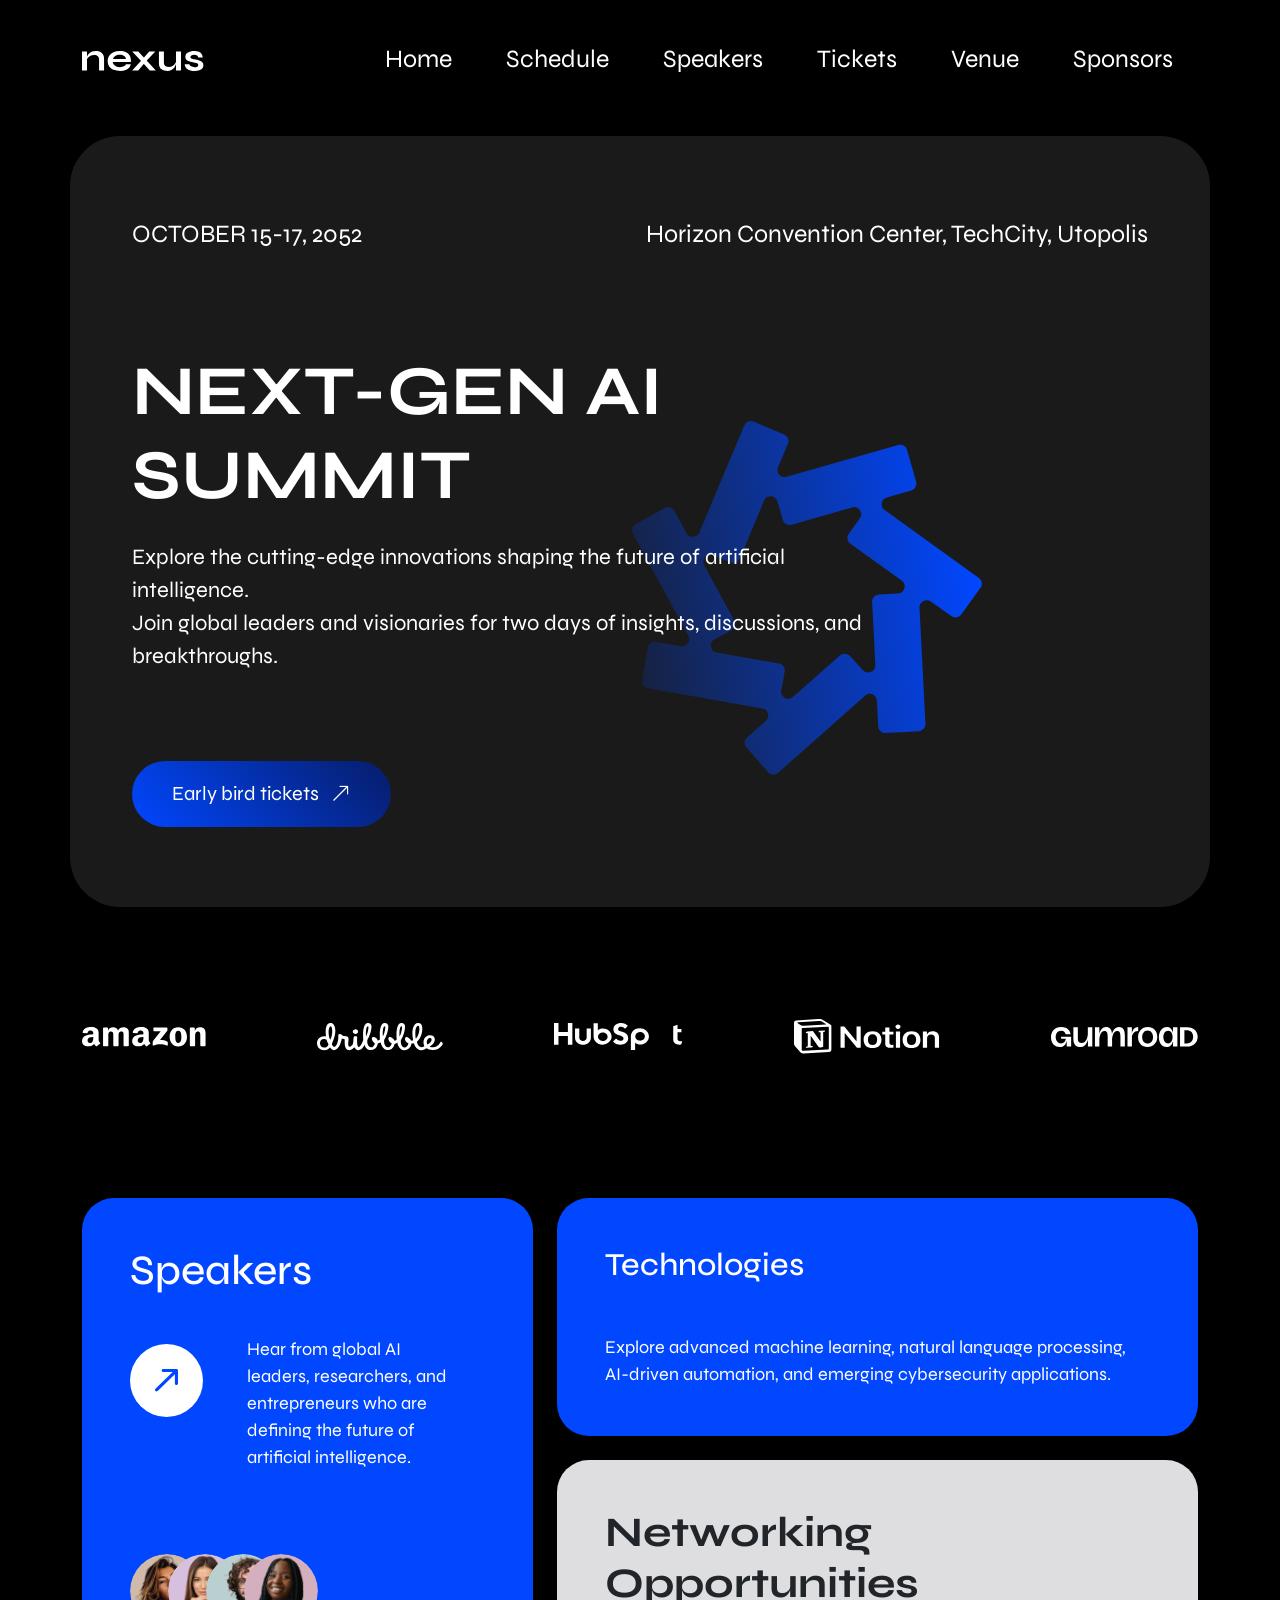
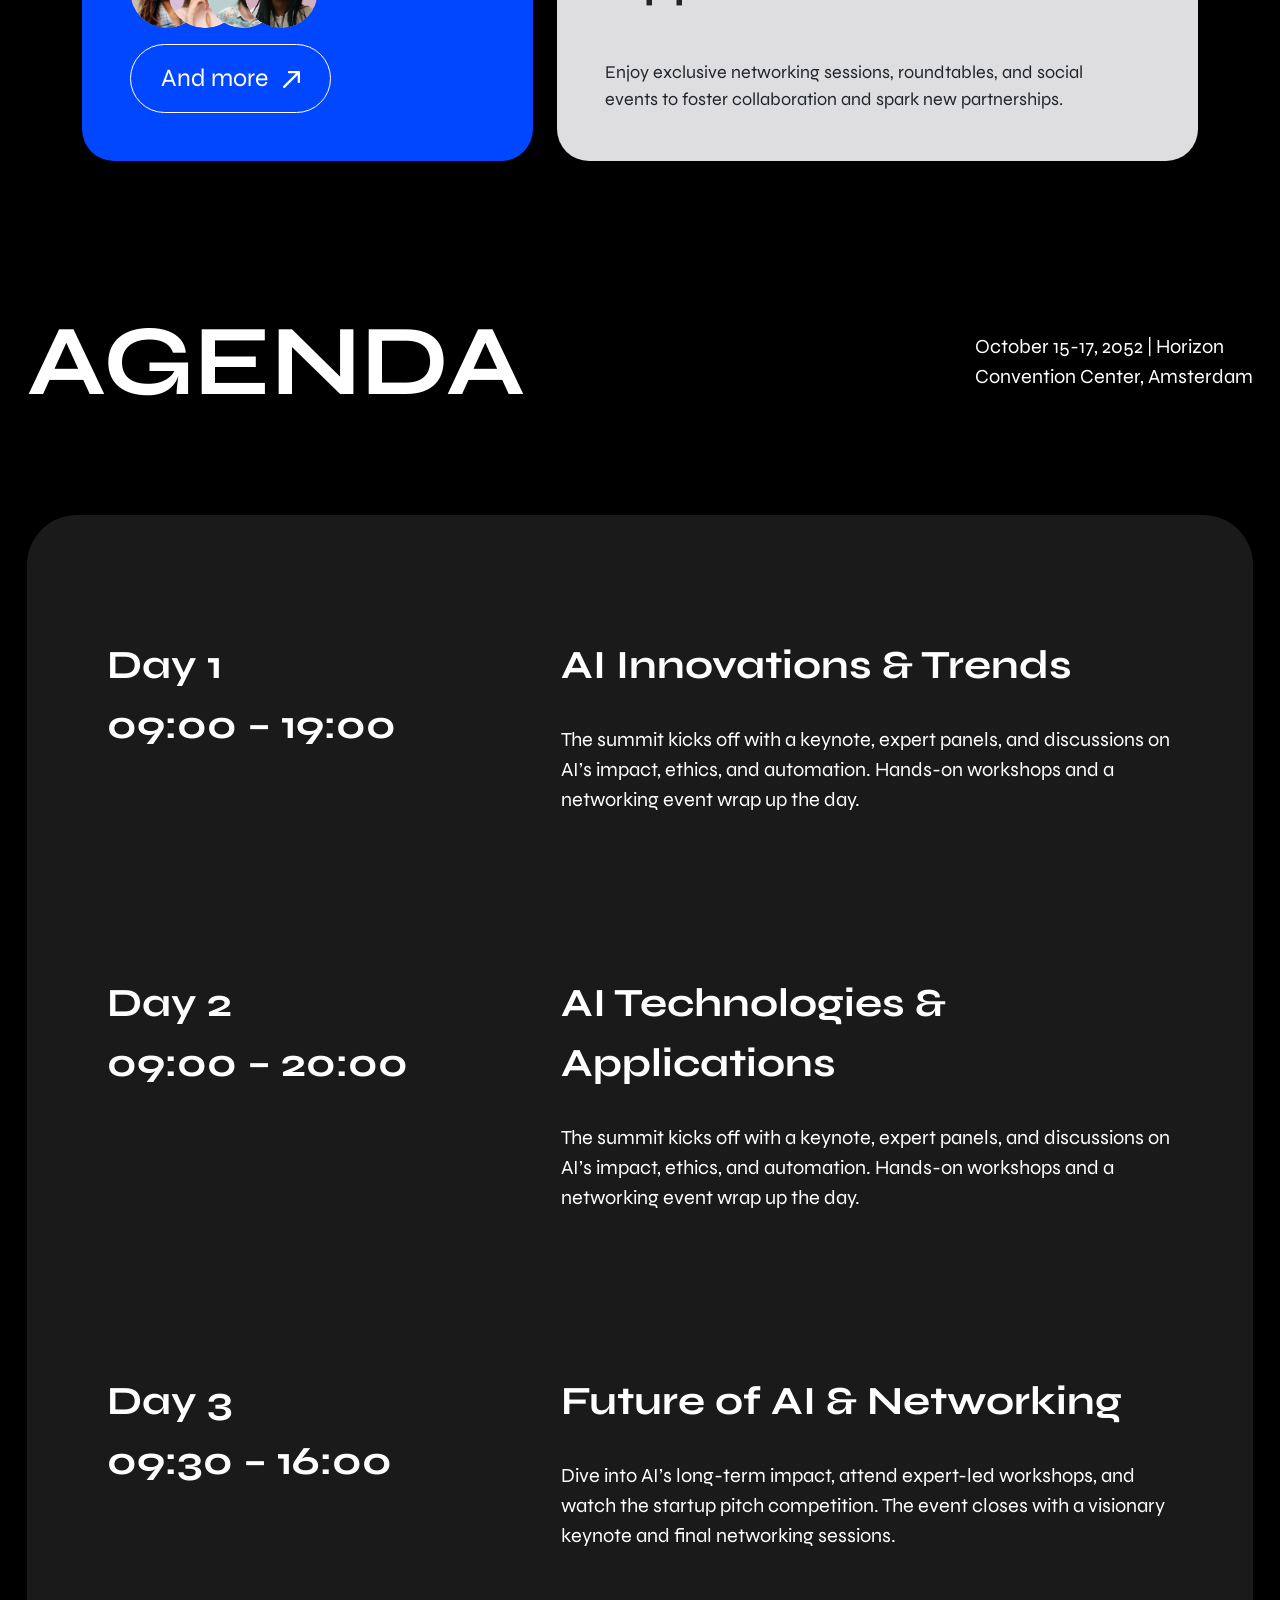
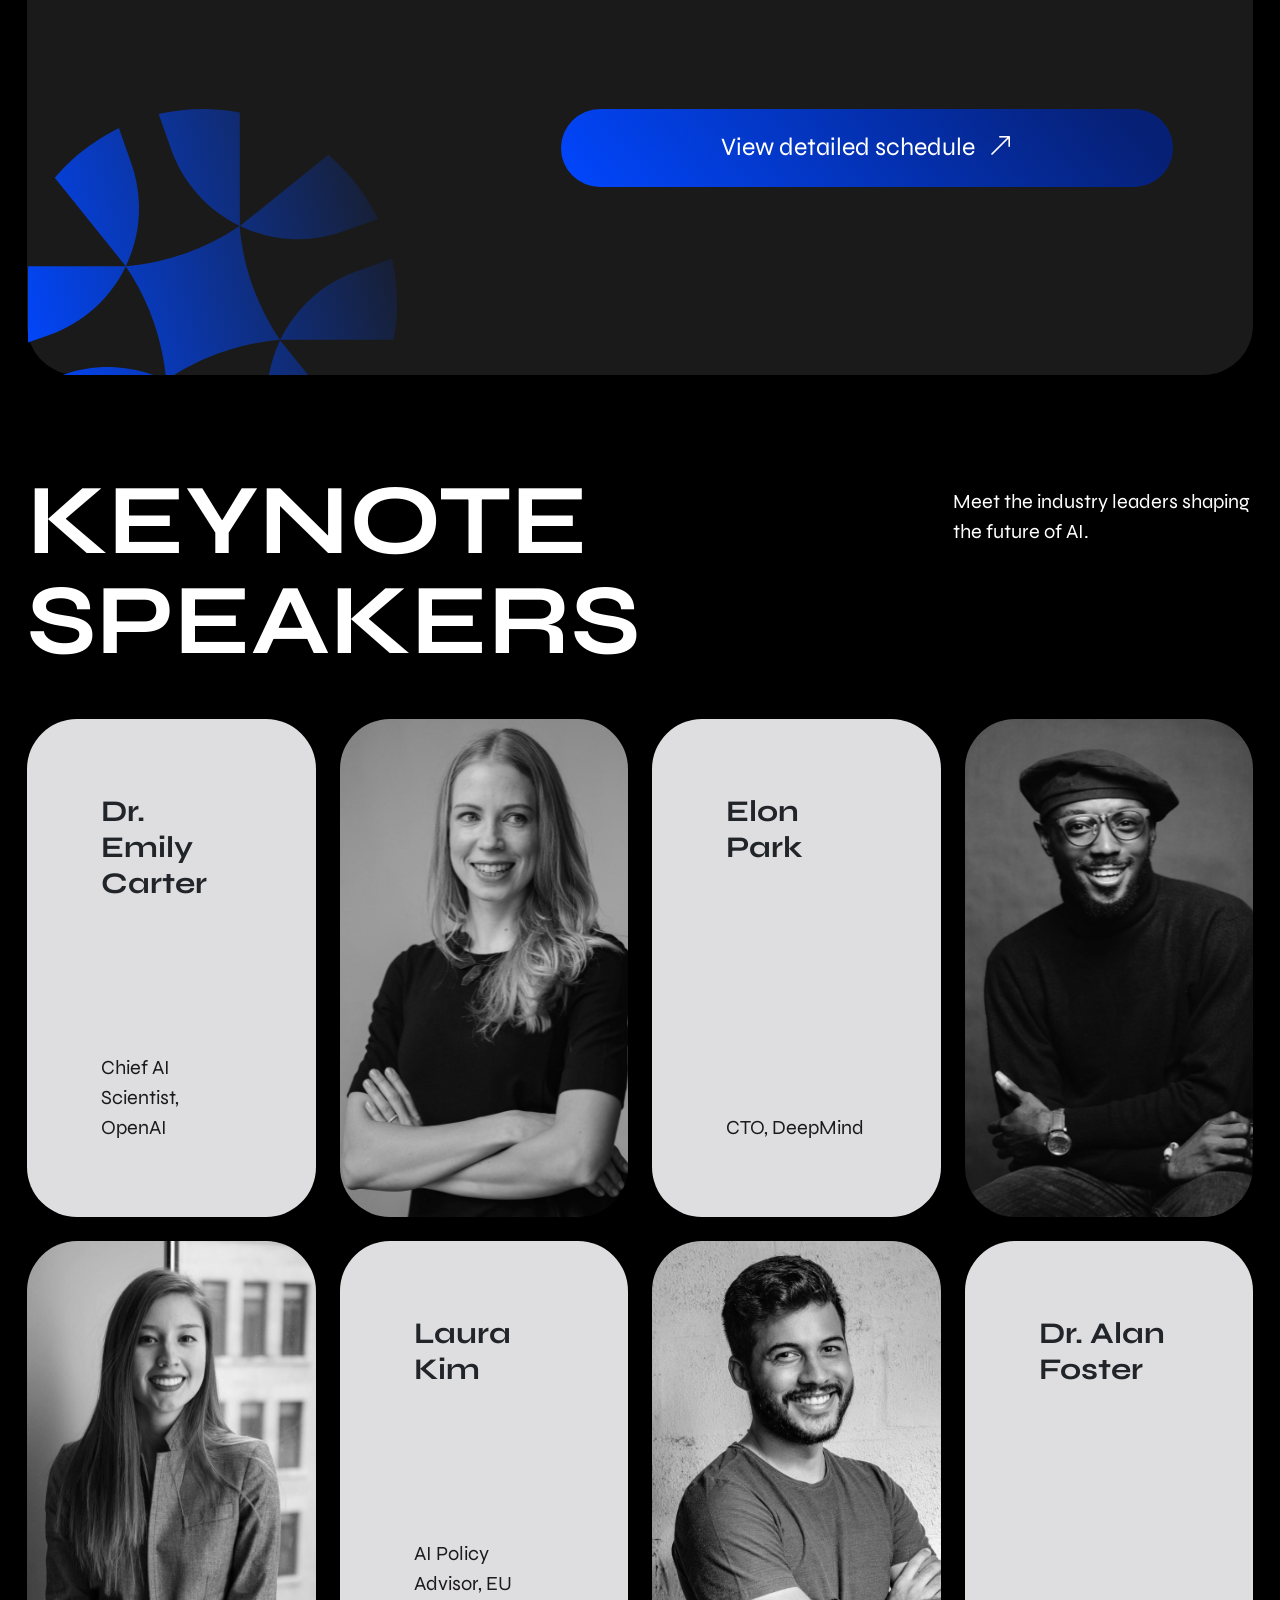
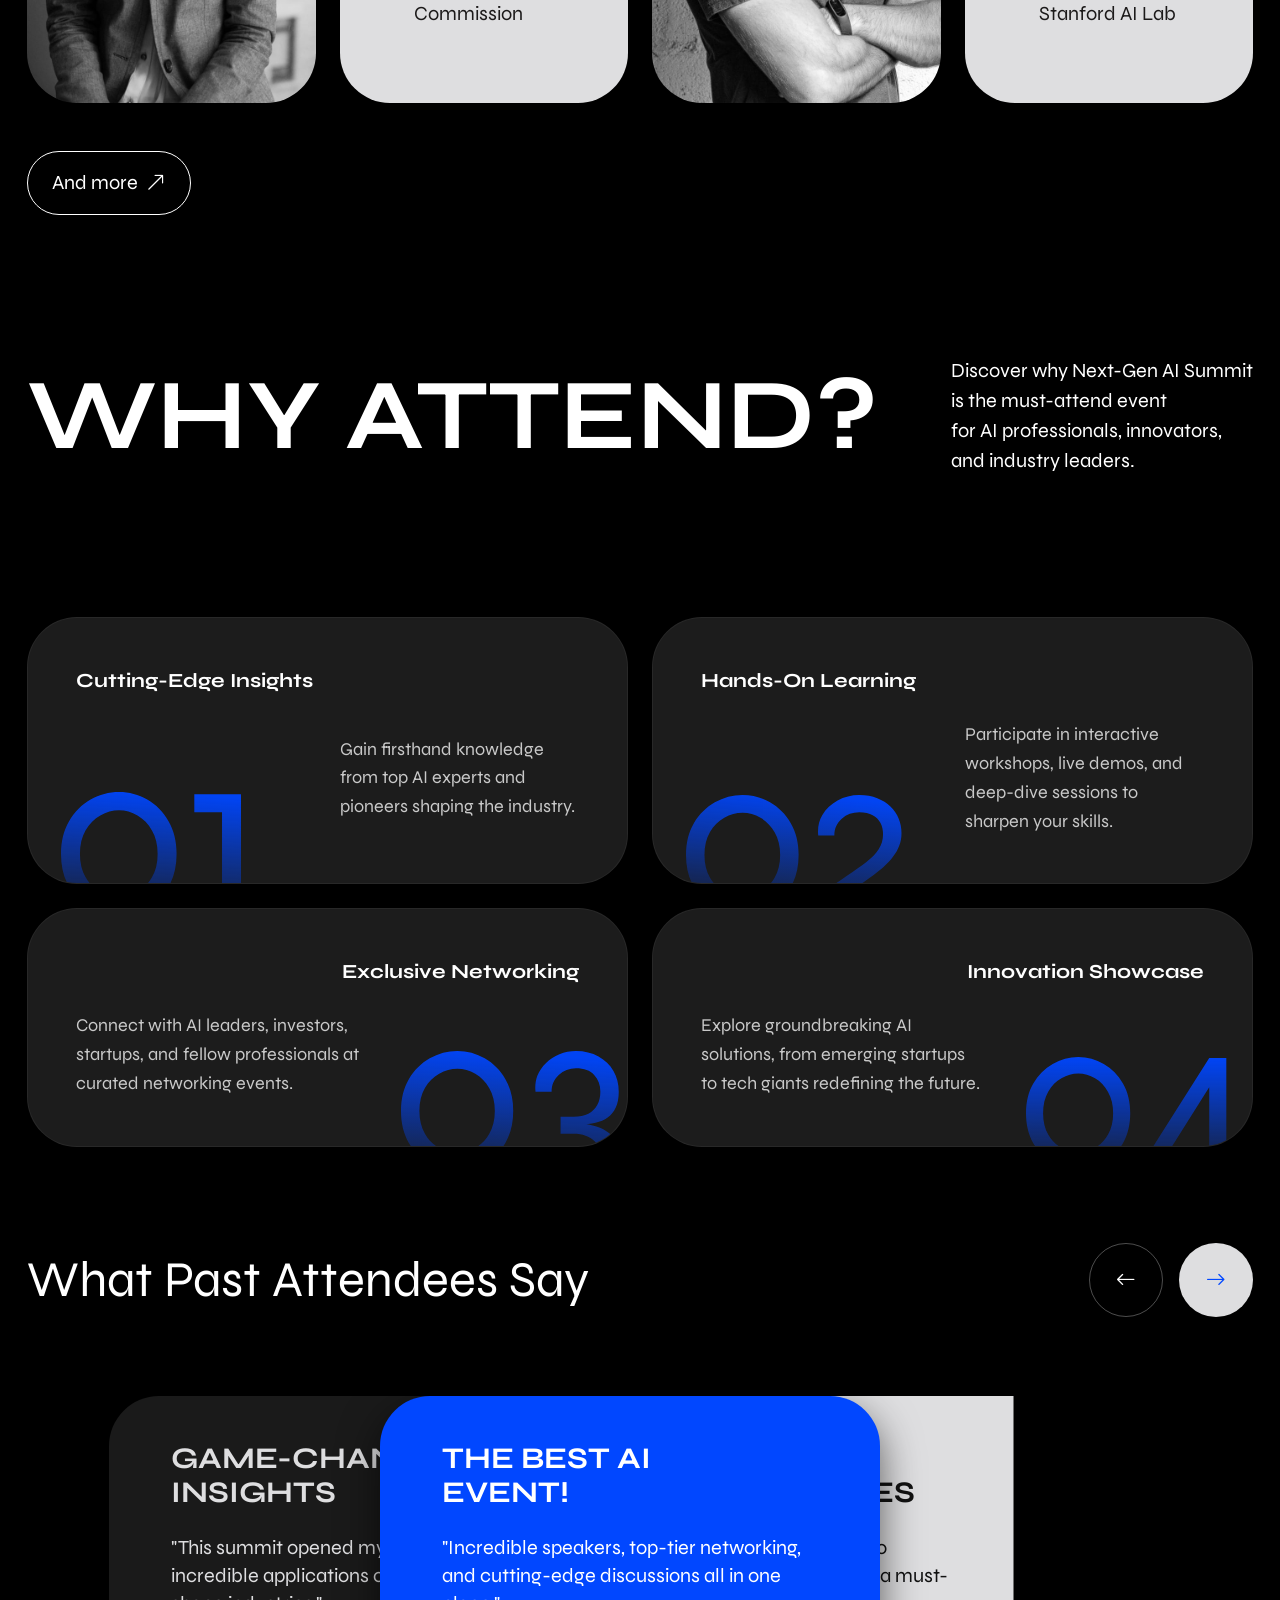
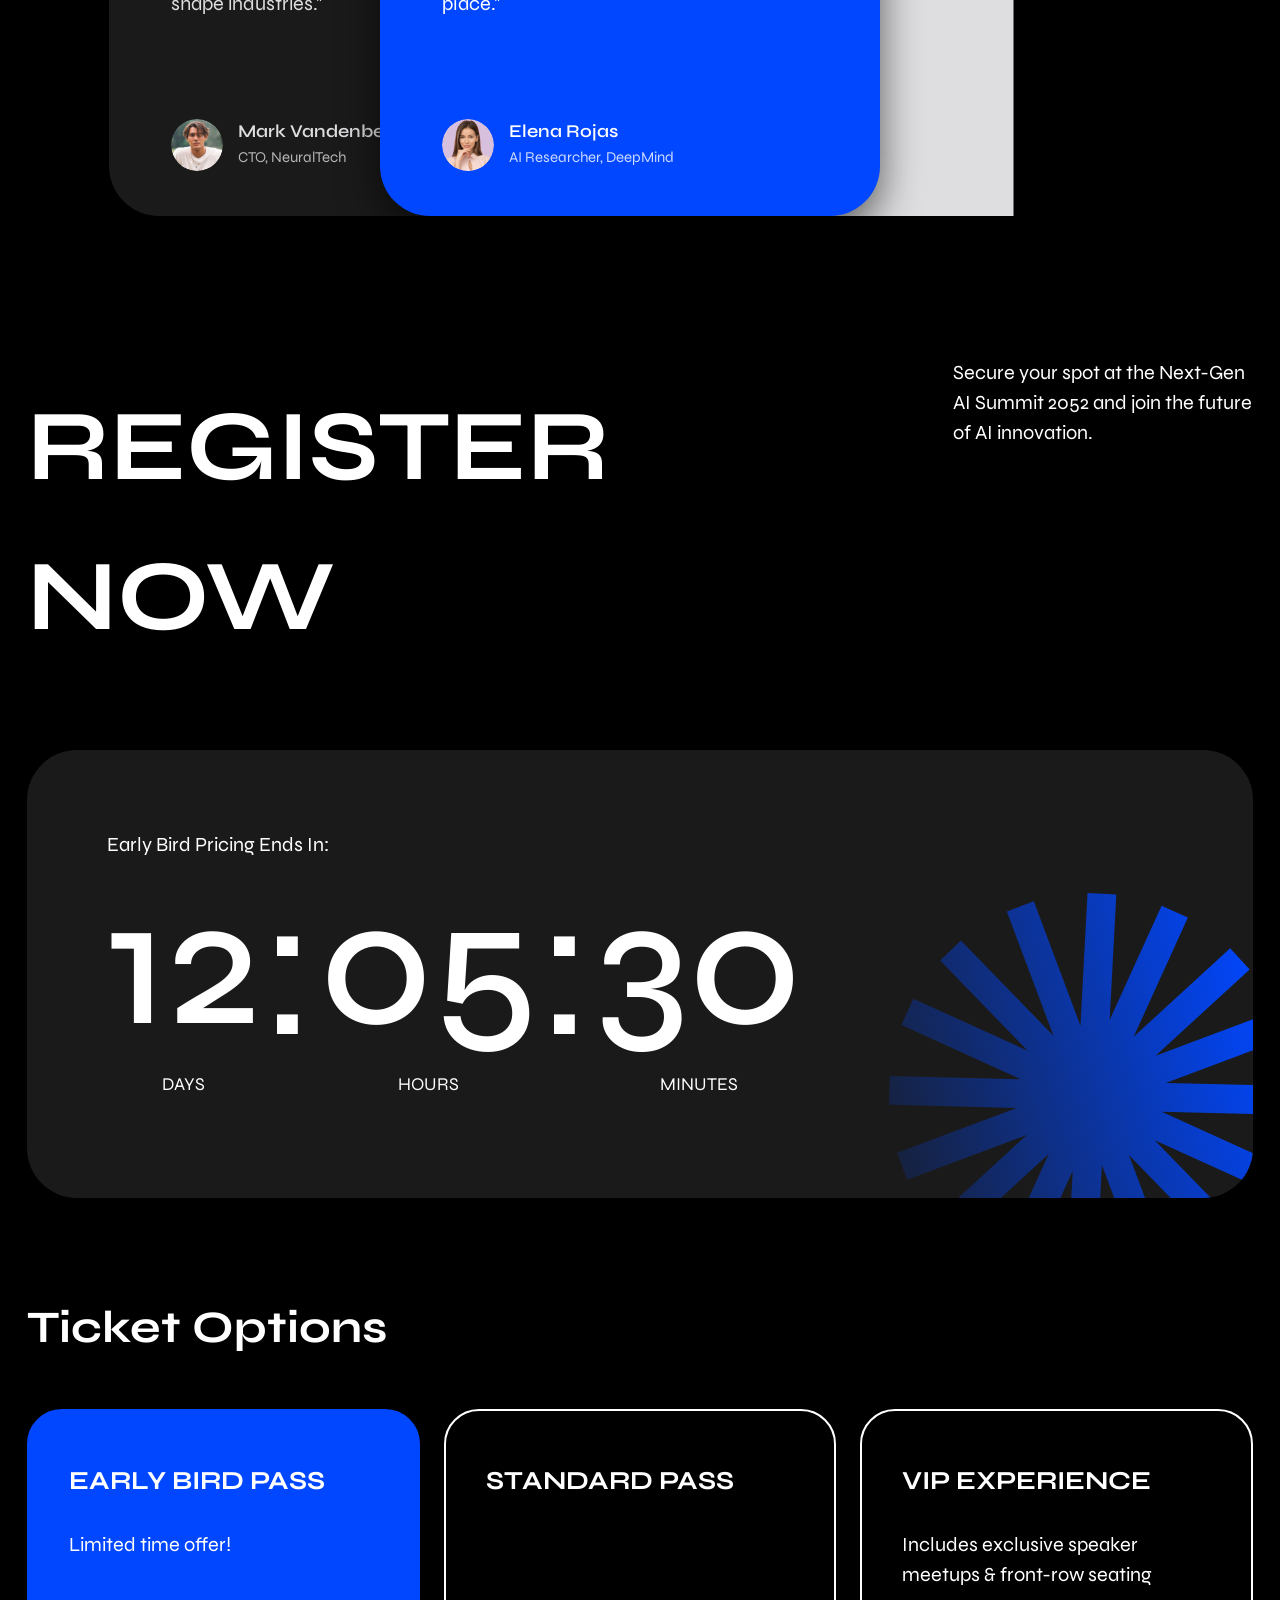
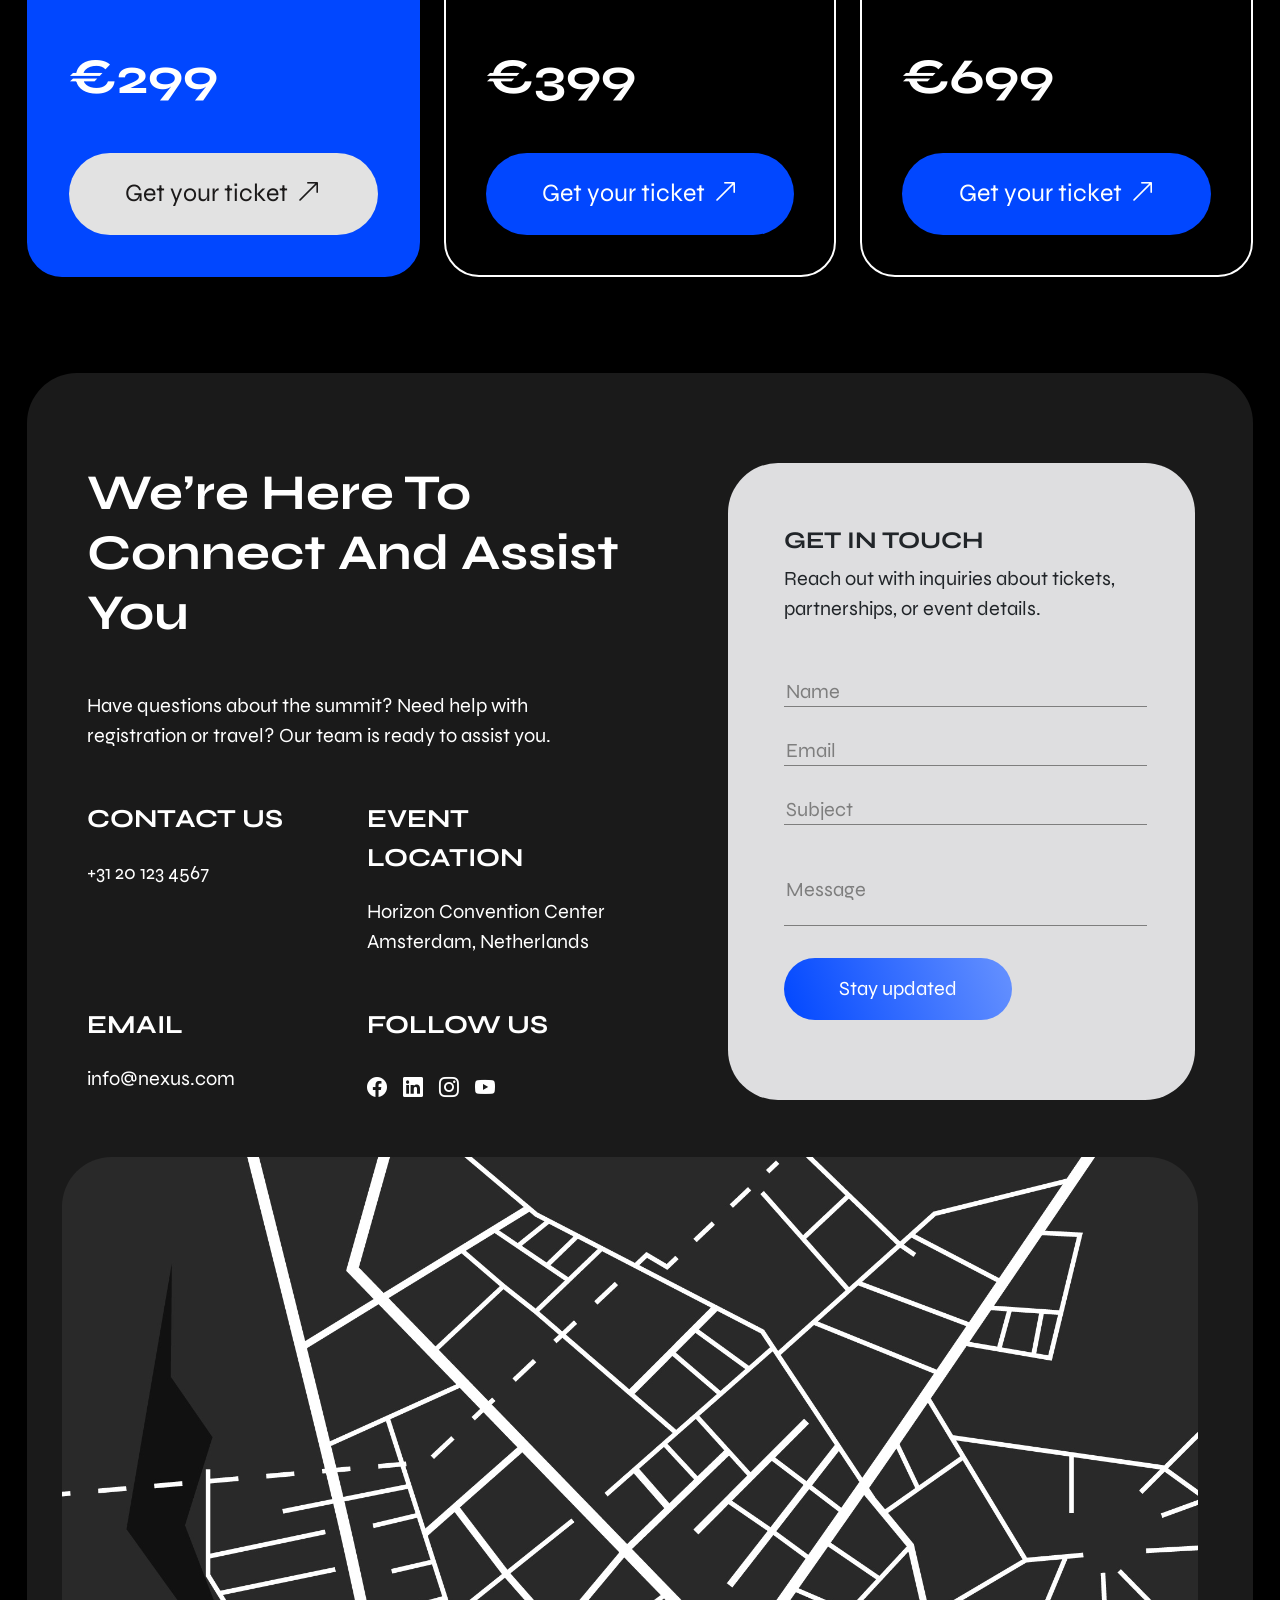
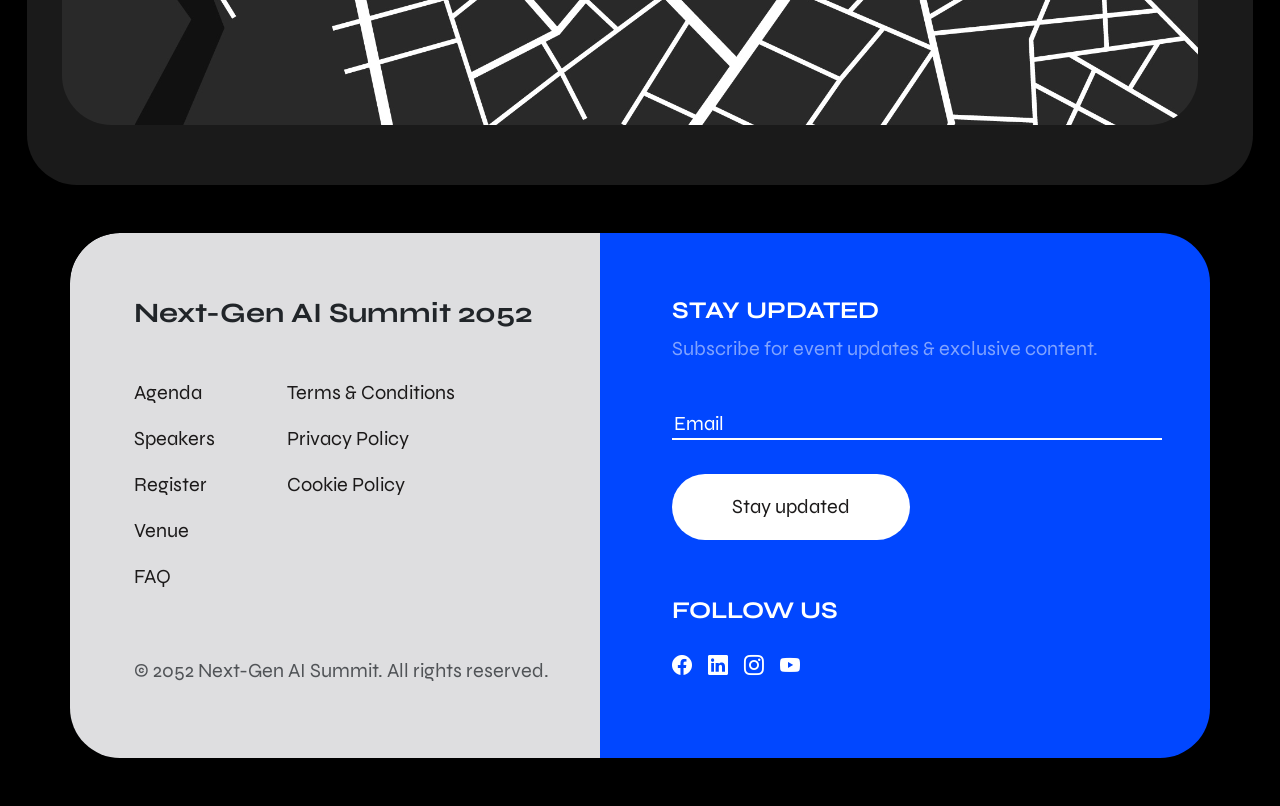
==== commit 12713fd5: "Update index.html" ====
--- a/index.html
+++ b/index.html
@@ -550,7 +550,7 @@
                 <div class="container mt-5 register-section on-big-screen">
                     <div
                         class="pt-5 mt-5 d-flex flex-column align-items-start gap-4 flex-sm-row justify-content-sm-between align-items-sm-start ">
-                        <span class="text-white section-Title-big-font lh- m-0 ">REGISTER<br>NOW</span>
+                        <span class="text-white section-Title-big-font w-50 register-section-Title-big-font ">REGISTER NOW</span>
                         <span class="text-white section-Title-small-font pt-sm-3 right-section">Secure your
                             spot at the Next-Gen AI Summit 2052 and join the future of AI innovation.</span>
                     </div>
@@ -835,4 +835,4 @@
 <script src="./script.js"></script>
 <script src="https://cdn.jsdelivr.net/npm/bootstrap@5.3.2/dist/js/bootstrap.bundle.min.js"></script>
 
-</html>+</html>
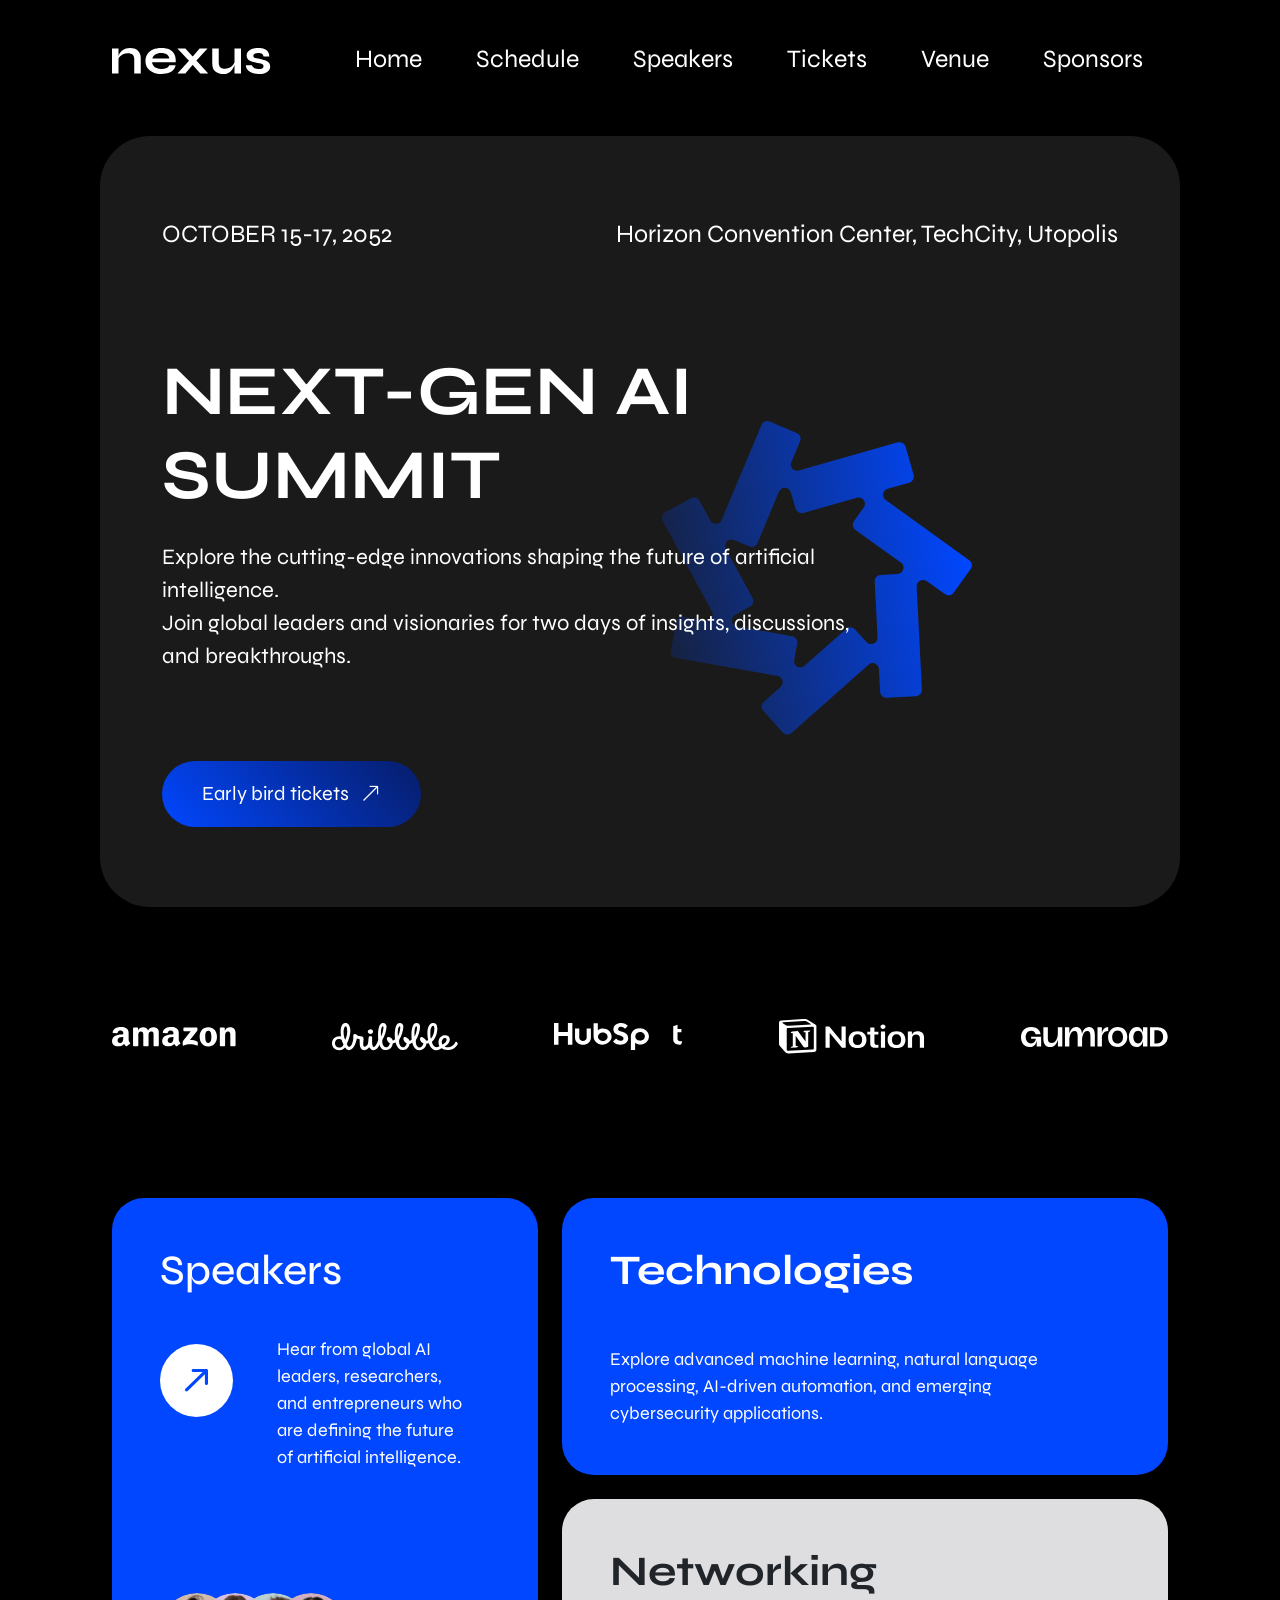
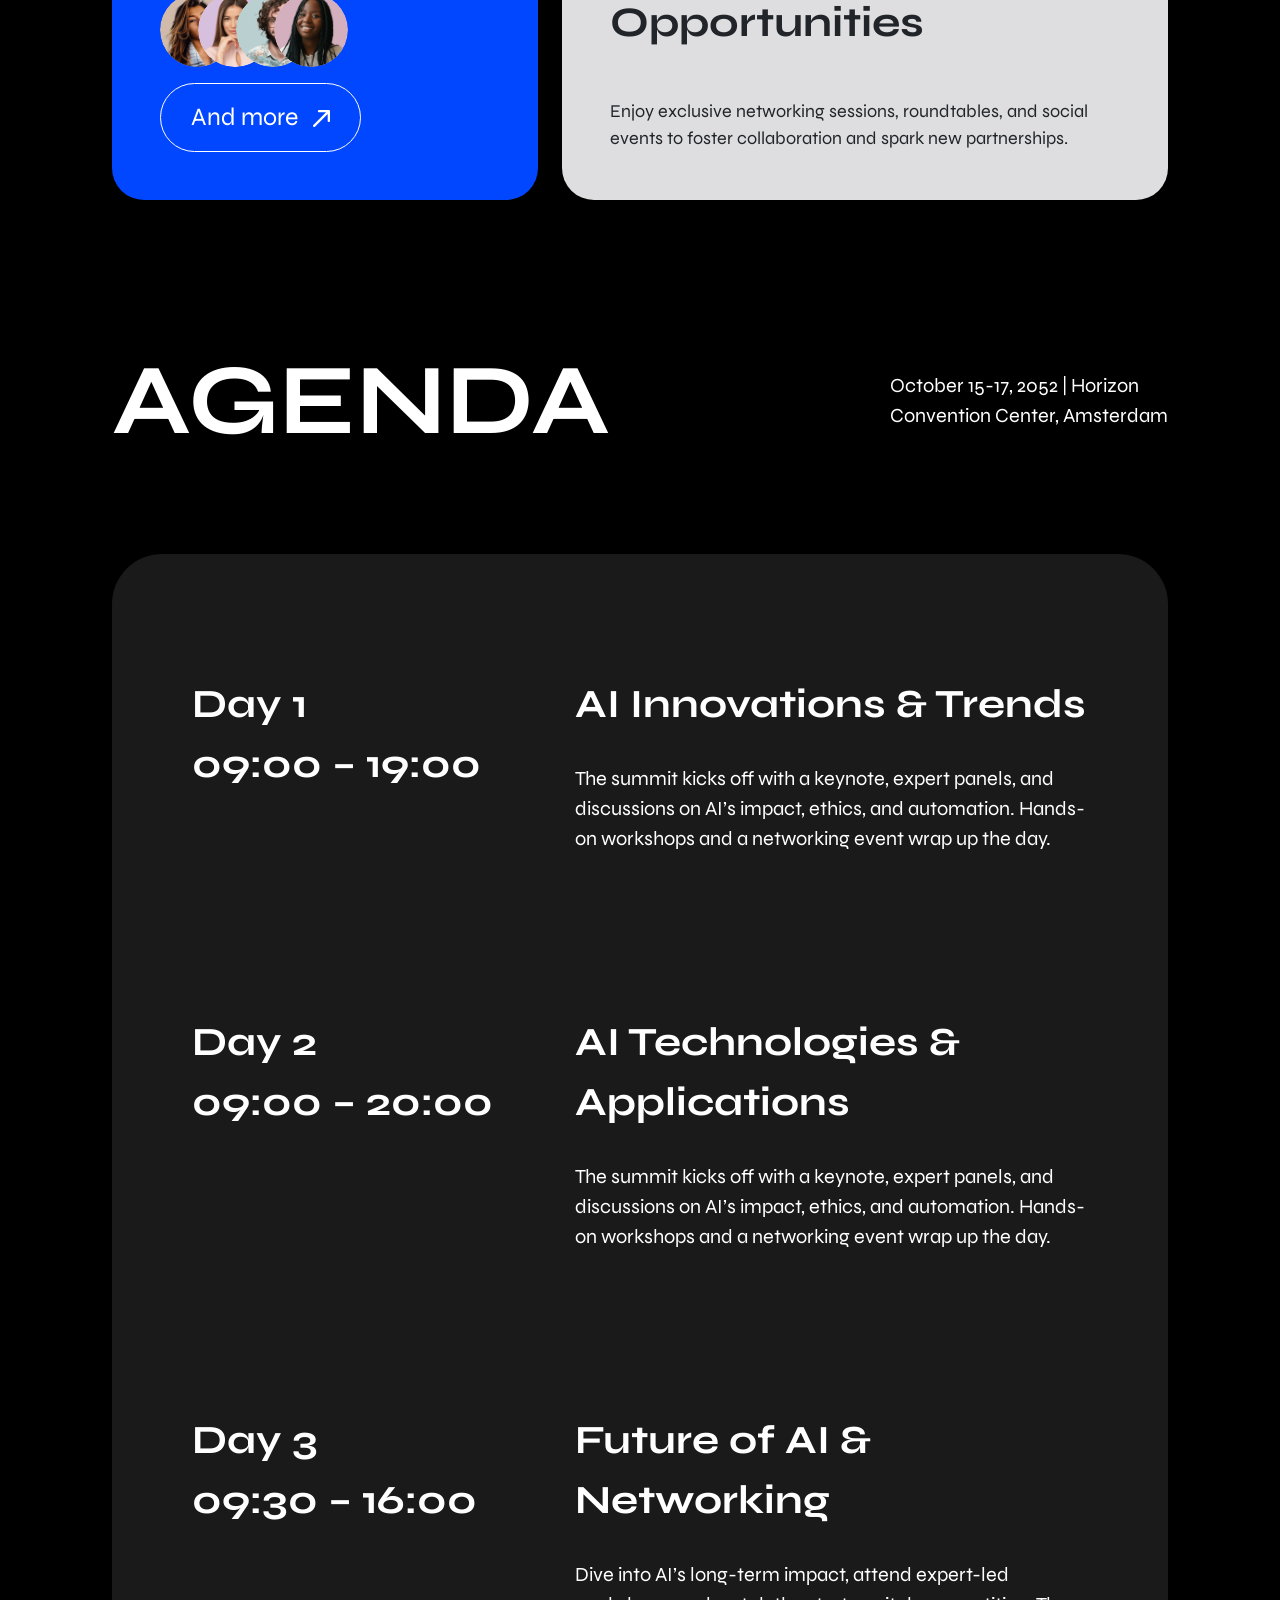
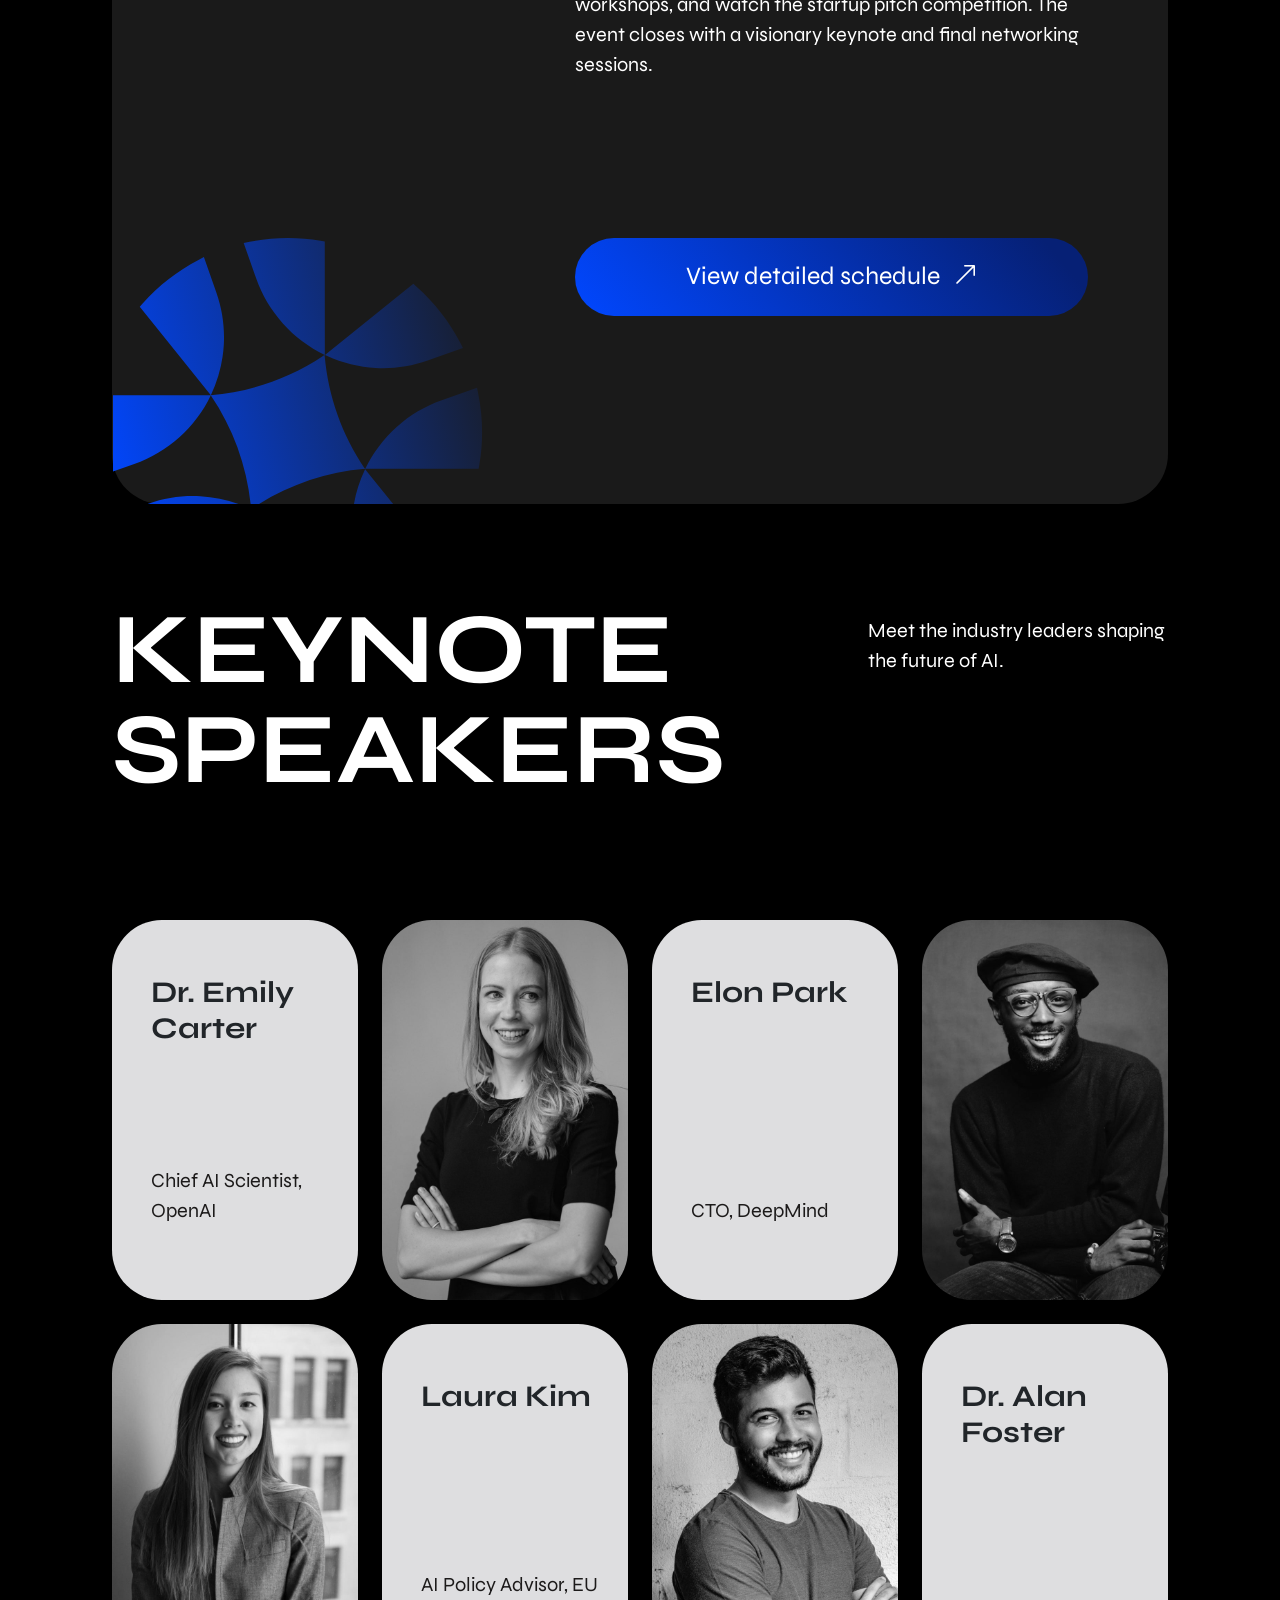
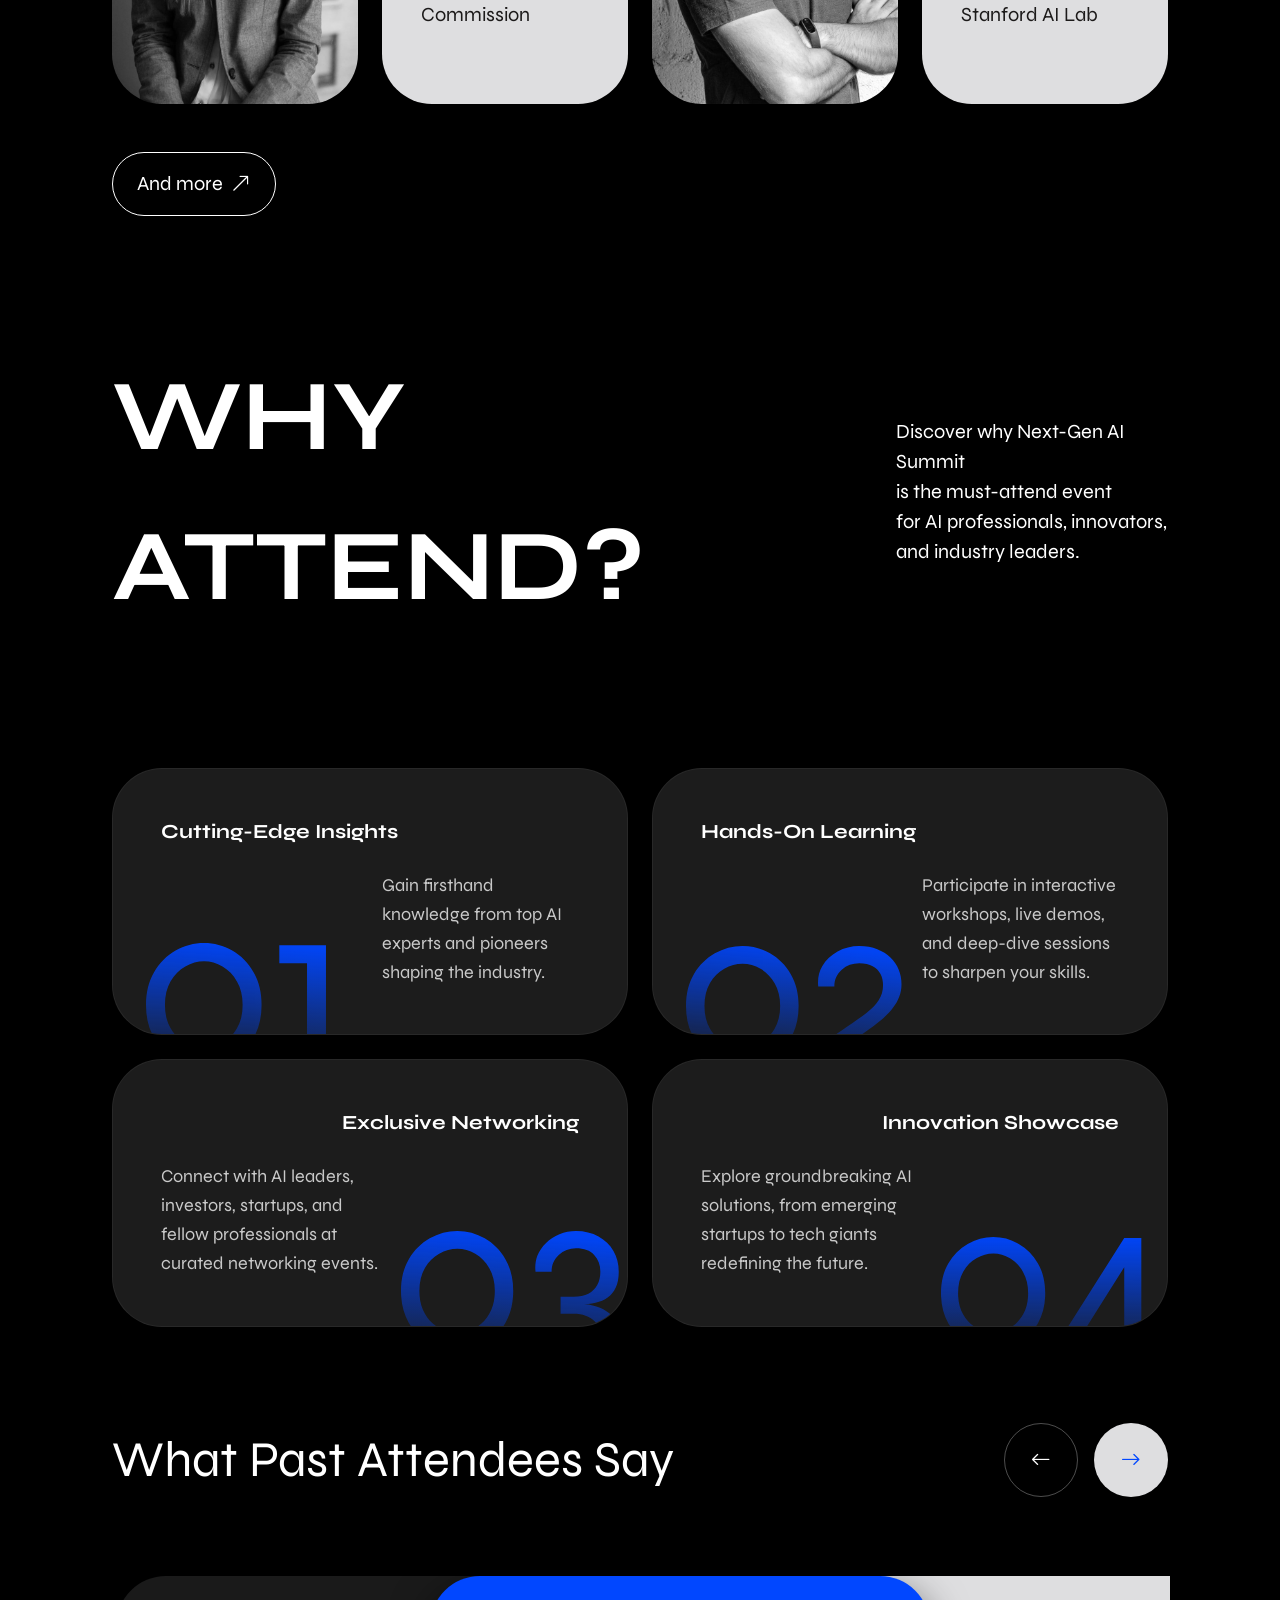
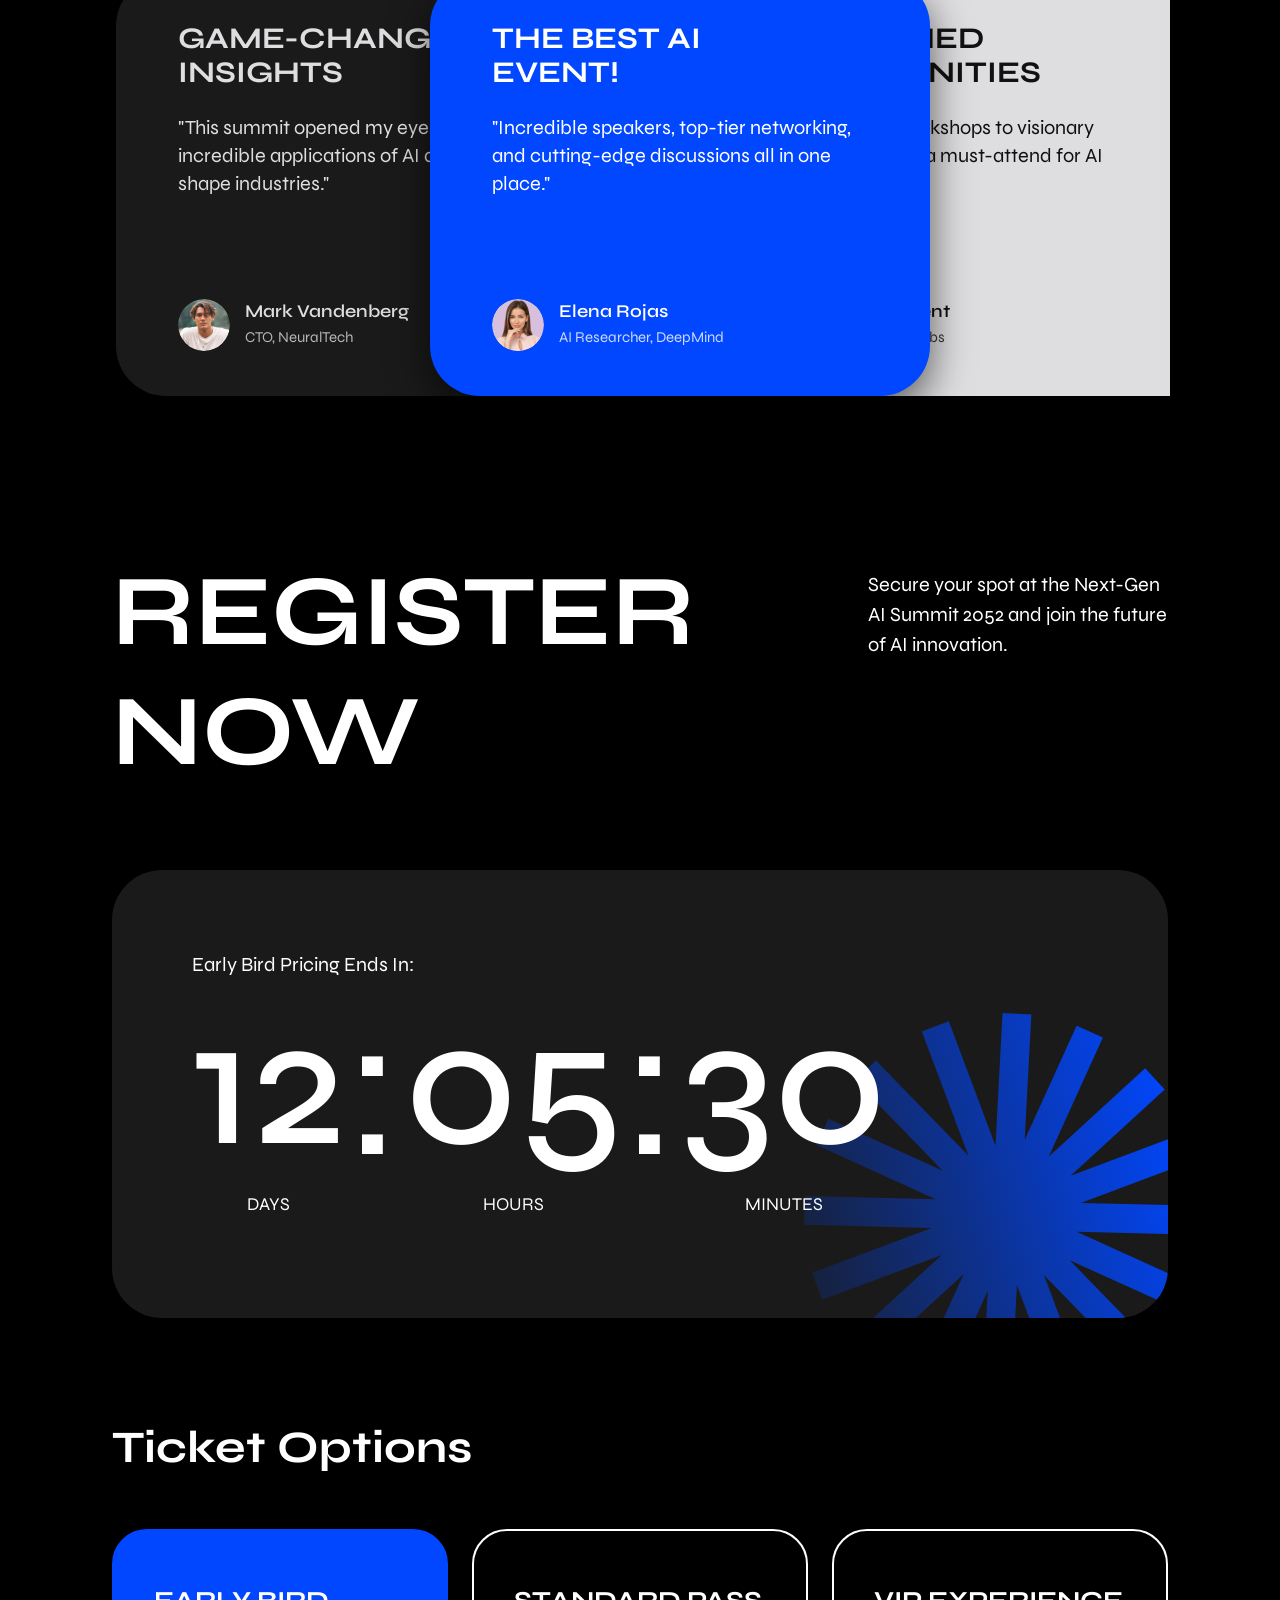
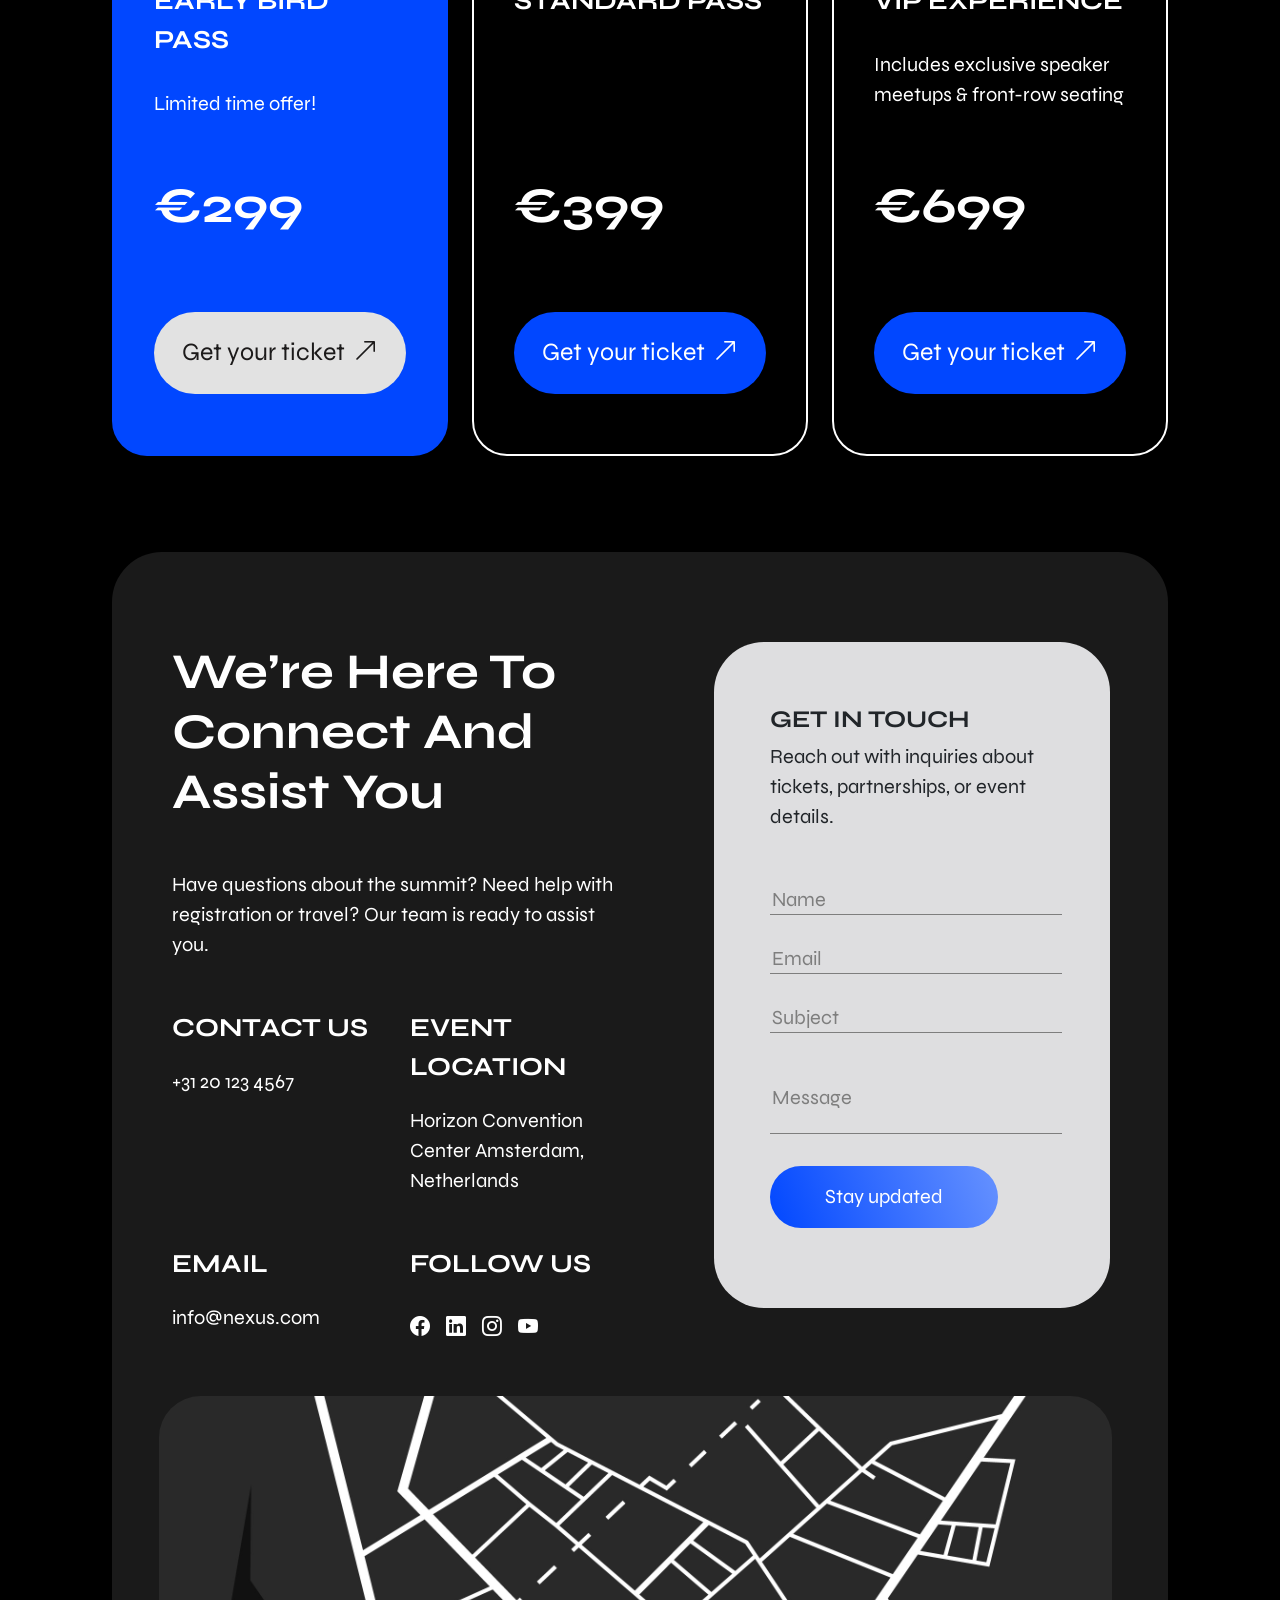
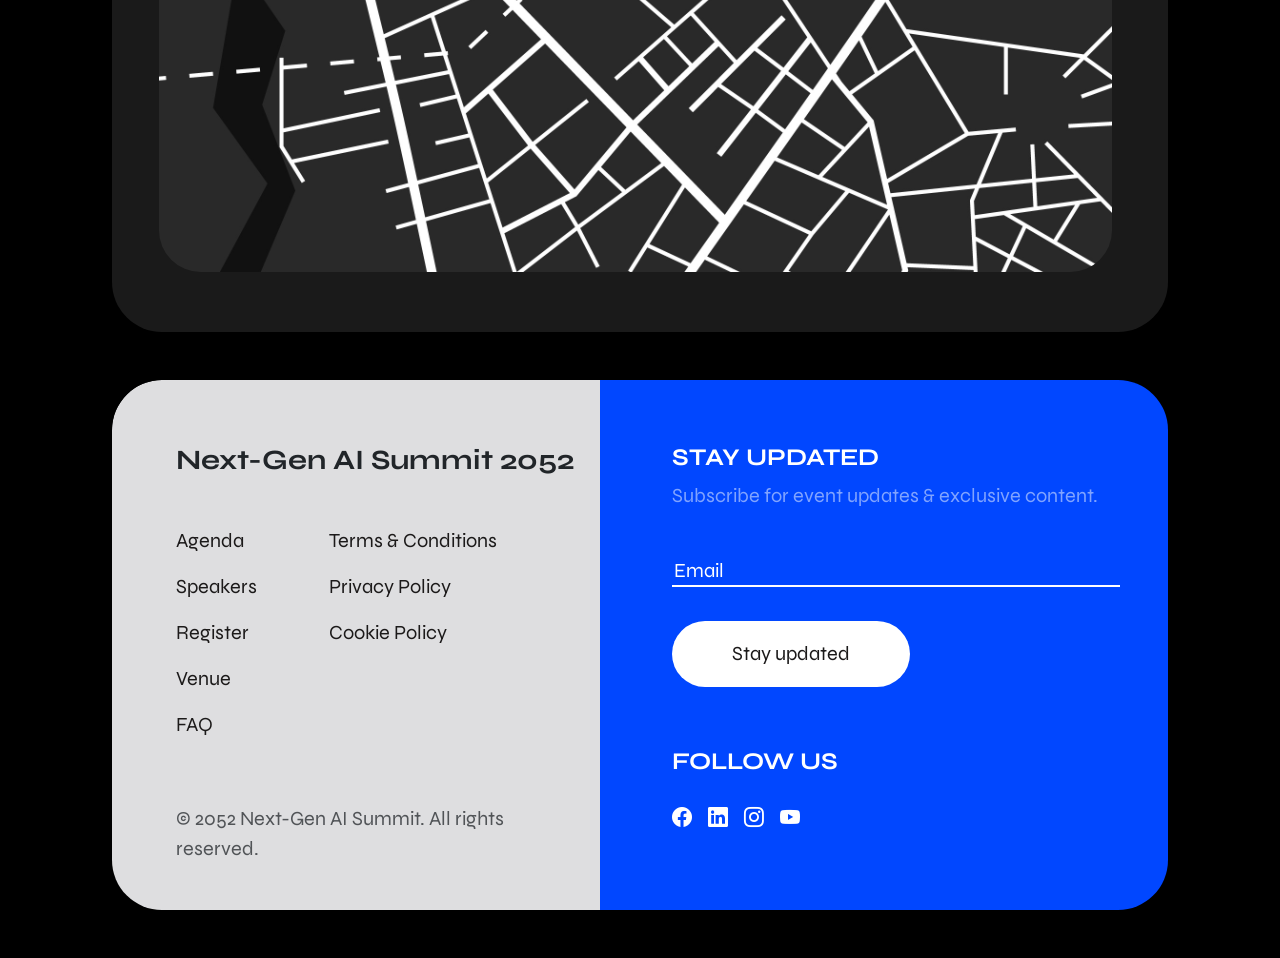
==== commit f81d705c: "[done] make changes in all the suggested review's" ====
--- a/index.html
+++ b/index.html
@@ -13,10 +13,11 @@
 <body>
     <div>
         <!-- header section -->
-        <header class="py-2 on-big-screen ">
+        <header class="py-2 container-fluid">
             <nav class="navbar navbar-expand-lg nav-bar">
-                <div class="container nav-bar-content">
-                    <a class="navbar-brand" href="#"><img src="./images/logo/nexus.svg" class="nav-logo" loading="eager"></a>
+                <div class="container nav-bar-content on-big-screen">
+                    <a class="navbar-brand" href="#"><img src="./images/logo/nexus.svg" class="nav-logo"
+                            loading="eager"></a>
 
                     <button class="navbar-toggler border-white border-opacity-50" type="button"
                         data-bs-toggle="offcanvas" data-bs-target="#mobileMenu">
@@ -30,7 +31,7 @@
                                 data-bs-dismiss="offcanvas"></button>
                         </div>
                         <div class="offcanvas-body py-3 ">
-                            <ul class="navbar-nav ms-auto align-items-lg-center gap-1 gap-lg fs-5">
+                            <ul class="navbar-nav ms-auto align-items-lg-center gap-1 fs-5">
                                 <li class="nav-item">
                                     <a class="nav-link nav-text text-white custom-radius" href="#">Home</a>
                                 </li>
@@ -53,13 +54,13 @@
                         </div>
                     </div>
                 </div>
-            </nav>
+            </nav> 
         </header>
 
         <main>
-            <div class="on-big-screen py-3 hero-section">
+            <div class="py-3 hero-section container-fluid ">
                 <!-- home section -->
-                <div class="container hero-section-container custom-radius">
+                <div class="container hero-section-container custom-radius on-big-screen">
                     <div class="hero-card">
                         <div
                             class="hero-topbar d-flex flex-column align-items-start gap-3 flex-sm-row justify-content-sm-between align-items-sm-center mb-5">
@@ -98,8 +99,8 @@
             </div>
 
             <!-- sponsors -->
-            <div class="on-big-screen">
-                <div class="container company-section py-5 mt-5 mb-5">
+            <div class="container-fluid">
+                <div class="container company-section py-5 mt-5 mb-5 on-big-screen">
                     <div class=" text-center">
                         <div
                             class="company-bar d-flex flex-wrap justify-content-center justify-content-lg-between align-items-center gap-4 gap-lg-0">
@@ -123,8 +124,8 @@
             </div>
 
             <!-- features  section -->
-            <div>
-                <div class="container features-section py-5">
+            <div class="container-fluid">
+                <div class="container features-section py-5 on-big-screen">
                     <div class="row g-4">
                         <!-- Speakers -->
                         <div class="col-lg-5 d-flex flex-column feature-card">
@@ -157,8 +158,8 @@
                                     </div>
                                     <button href="#"
                                         class="features-section-btn btn  rounded-pill border-white text-white ">
-                                        And more <img src="./images//home/union-2.svg"
-                                            class="features-section-btn-icon" loading="lazy">
+                                        And more <img src="./images//home/union-2.svg" class="features-section-btn-icon"
+                                            loading="lazy">
                                     </button>
                                 </div>
                             </div>
@@ -168,7 +169,7 @@
                             <!-- Technologies -->
                             <div
                                 class="feature-card-content feature-card-blue text-white rounded-5 p-4 p-md-5 flex-grow-1">
-                                <h2 class="fw-boldfeature-card-title">Technologies</h2>
+                                <h2 class="fw-bold feature-card-title">Technologies</h2>
                                 <p class=" mb-0 pe-md-4 text-white feature-card-description">
                                     Explore advanced machine learning, natural language processing, AI-driven
                                     automation, and emerging cybersecurity applications.
@@ -190,7 +191,7 @@
                 </div>
 
                 <!-- AGENDA section -->
-                <div class="container mt-5 agenda-section on-big-screen">
+                <div class="container mt-lg-5 agenda-section on-big-screen">
                     <div
                         class="section-topbar d-flex flex-column align-items-start gap-3 flex-sm-row justify-content-sm-between align-items-sm-center mb-5">
                         <span class="text-white section-Title-big-font">AGENDA</span>
@@ -293,10 +294,11 @@
                             industry leaders shaping the future of AI.</span>
                     </div>
 
-                    <div class="row g-4 mb-5 pb-5">
+                    <div class="row g-4 mb-5 pb-5 py-5 mt-lg-5">
                         <!-- Card 1 -->
                         <div class="col-md-6 col-lg-3">
-                            <div class="speaker-card custom-radius text-card p-xl-4 d-flex flex-column justify-content-between h-100">
+                            <div
+                                class="speaker-card custom-radius text-card p-xl-4 d-flex flex-column justify-content-between h-100">
                                 <div>
                                     <h3 class="speaker-name text-dark fw-bold mb-1">Dr. Emily<br>Carter</h3>
                                 </div>
@@ -340,7 +342,8 @@
                         </div>
                         <!-- Card 6 -->
                         <div class="col-md-6 col-lg-3">
-                            <div class="speaker-card custom-radius text-card p-xl-4 d-flex flex-column justify-content-between h-100">
+                            <div
+                                class="speaker-card custom-radius text-card p-xl-4 d-flex flex-column justify-content-between h-100">
                                 <div>
                                     <h3 class="speaker-name text-dark fw-bold mb-1">Laura Kim</h3>
                                 </div>
@@ -358,7 +361,8 @@
                         </div>
                         <!-- Card 8 -->
                         <div class="col-md-6 col-lg-3">
-                            <div class="speaker-card custom-radius text-card p-xl-4 d-flex flex-column justify-content-between h-100">
+                            <div
+                                class="speaker-card custom-radius text-card p-xl-4 d-flex flex-column justify-content-between h-100">
                                 <div>
                                     <h3 class="speaker-name text-dark fw-bold mb-1">Dr. Alan<br>Foster</h3>
                                 </div>
@@ -491,7 +495,7 @@
                     </div>
                 </div>
 
-                <div class="testimonial-section w-100">
+                <div class="testimonial-section w-100 on-big-screen">
                     <div class="carousel-track" id="carouselTrack">
                         <div class="testimonial-card custom-radius theme-blue pos-center">
                             <div>
@@ -502,7 +506,8 @@
                                 </p>
                             </div>
                             <div class="attendee-info">
-                                <img src="./images/attendes corosol/Image.svg" alt="Attendee" loading="lazy" class="attendee-avatar" />
+                                <img src="./images/attendes corosol/Image.svg" alt="Attendee" loading="lazy"
+                                    class="attendee-avatar" />
                                 <div>
                                     <p class="attendee-name">Elena Rojas</p>
                                     <p class="attendee-title">AI Researcher, DeepMind</p>
@@ -550,8 +555,9 @@
                 <div class="container mt-5 register-section on-big-screen">
                     <div
                         class="pt-5 mt-5 d-flex flex-column align-items-start gap-4 flex-sm-row justify-content-sm-between align-items-sm-start ">
-                        <span class="text-white section-Title-big-font w-50 register-section-Title-big-font ">REGISTER NOW</span>
-                        <span class="text-white section-Title-small-font pt-sm-3 right-section">Secure your
+                        <span class="text-white section-Title-big-font w-50 register-section-Title-big-font ">REGISTER
+                            NOW</span>
+                        <span class="text-white section-Title-small-font pt-sm-5 right-section">Secure your
                             spot at the Next-Gen AI Summit 2052 and join the future of AI innovation.</span>
                     </div>
 
@@ -750,9 +756,9 @@
                                 </div>
                                 <!-- bottom image -->
                                 <div
-                                    class="row d-flex align-items-start flex-sm-row justify-content-sm-between justify-content-between">
+                                    class="row d-flex align-items-start flex-sm-row justify-content-sm-between justify-content-between on-big-screen">
                                     <div class=" position-relative w-100">
-                                        <img src="./images/map/2980199 1.svg"  loading="lazy" class="connect-card-img">
+                                        <img src="./images/map/2980199 1.svg" loading="lazy" class="connect-card-img">
                                     </div>
                                 </div>
                             </div>
@@ -764,9 +770,9 @@
         </Section>
 
         <!-- footer section -->
-        <footer class="py-5 on-big-screen">
-            <div class="container footer-section">
-                <div class="row custom-radius overflow-hidden footer-section-container  ">
+        <footer class="py-5 container-fluid">
+            <div class="container footer-section on-big-screen">
+                <div class="row mx-0 custom-radius overflow-hidden footer-section-container  ">
                     <div class="col-lg-6 footer-gray p-auto  p-md-5 d-flex flex-column">
                         <h3 class="fw-bold fs-7 text-dark mb-4 mb-md-5 footer-text-large mt-3 ms-3">
                             Next-Gen AI Summit 2052
@@ -806,7 +812,8 @@
                                 <form class="d-flex flex-column align-items-start  ">
                                     <input type="email" class="footer-input footer-text mb-4 w-100" placeholder="Email"
                                         required />
-                                    <button type="submit" class="footer-btn custom-radius footer-text fs-5">Stay updated</button>
+                                    <button type="submit" class="footer-btn custom-radius footer-text fs-5">Stay
+                                        updated</button>
                                 </form>
                             </div>
 
@@ -835,4 +842,4 @@
 <script src="./script.js"></script>
 <script src="https://cdn.jsdelivr.net/npm/bootstrap@5.3.2/dist/js/bootstrap.bundle.min.js"></script>
 
-</html>
+</html>
--- a/styles.css
+++ b/styles.css
@@ -11,7 +11,7 @@
   --font: Syne;
   --font-weight-normal: 400;
   --font-weight-bold: 700;
-  --border-radius :50px;
+  --border-radius: 50px;
 }
 
 body {
@@ -22,7 +22,7 @@
 
 /* header */
 .nav-bar .nav-bar-content .nav-logo {
-  max-height: 20px;
+  max-height: 30px;
   width: auto;
 }
 
@@ -57,32 +57,31 @@
   max-width: 300px;
 }
 
-.custom-radius
-{
-  border-radius: var(--border-radius)
+.custom-radius {
+  border-radius: var(--border-radius);
 }
 
 /* home */
 
-.hero-section-container {
+.hero-section .hero-section-container {
   background-color: var(--secondary-blue);
 }
 
-.hero-section-container .hero-card {
+.hero-section .hero-section-container .hero-card {
   padding: 80px 50px;
 }
 
-.hero-section-container .hero-card .hero-topbar-font {
+.hero-section .hero-section-container .hero-card .hero-topbar-font {
   font-size: 25px;
   font-weight: var(--font-weight-normal);
 }
 
-.hero-section-container .hero-card .hero-content .hero-title {
+.hero-section .hero-section-container .hero-card .hero-content .hero-title {
   font-size: 100px;
   line-height: 1.2;
 }
 
-.hero-section-container .hero-card .hero-content .hero-btn {
+.hero-section .hero-section-container .hero-card .hero-content .hero-btn {
   text-decoration: none;
   padding: 22px 55px;
   font-size: 22px;
@@ -96,16 +95,16 @@
   white-space: nowrap;
 }
 
-.hero-section-container .hero-content {
+.hero-section .hero-section-container .hero-content {
   z-index: 100;
 }
 
-.hero-section-container .hero-card .hero-content .top-text {
+.hero-section .hero-section-container .hero-card .hero-content .top-text {
   position: relative;
   z-index: 1;
 }
 
-.hero-section-container .hero-card .hero-content .hero-star-img {
+.hero-section .hero-section-container .hero-card .hero-content .hero-star-img {
   position: absolute;
   right: 100px;
   top: 160px;
@@ -114,11 +113,11 @@
   z-index: 0;
 }
 
-.hero-section-container .hero-card .hero-content .hero-subtitle {
+.hero-section .hero-section-container .hero-card .hero-content .hero-subtitle {
   font-size: 22px;
 }
 
-.hero-section-container .hero-card .hero-content .company-img {
+.hero-section .hero-section-container .hero-card .hero-content .company-img {
   max-width: 148px;
   max-height: 48px;
 }
@@ -227,13 +226,13 @@
 
 .speakers-section .speaker-card .speaker-name {
   font-size: 30px;
-  padding: 50px;
+  padding: 30px 0 0 15px;
 }
 
 .speakers-section .speaker-card .speaker-role {
   font-size: 20px;
   color: var(--secondary-dark);
-  padding: 50px;
+  padding: 30px 0 50px 15px;
 }
 
 .speakers-section .image-card .speaker-card-image {
@@ -412,28 +411,25 @@
 }
 
 .testimonial-section .carousel-track .pos-left {
-  left: 46%;
-  transform: translate(-119%, -50%);
+  left: 50%;
+  transform: translate(calc(-150% + 260px), -50%);
   z-index: 1;
-  pointer-events: none;
+
 }
 
 .testimonial-section .carousel-track .pos-center {
   left: 50%;
-  transform: translate(-52%, -50%) scale(1);
+  transform: translate(-50%, -50%);
   z-index: 3;
   box-shadow: 0 15px 40px rgba(0, 0, 0, 0.6);
-  pointer-events: auto;
 }
 
 .testimonial-section .carousel-track .pos-right {
   left: 50%;
-  transform: translate(57%, -50%);
+  transform: translate(calc(50% + -260px), -50%);
   z-index: 1;
-  width: 450px;
-  pointer-events: none;
-  border-top-right-radius: 0px ;
-  border-bottom-right-radius: 0px ;
+  border-radius: 50px 0 0 50px;
+
 }
 
 /* register now */
@@ -442,6 +438,10 @@
   z-index: 100;
 }
 
+.register-section-Title-big-font {
+  line-height: 1.2;
+}
+
 .register-section .register-content .register-section-container {
   background-color: var(--secondary-blue);
   padding: 80px 80px 100px 80px;
@@ -494,7 +494,7 @@
 .Ticket-section .Ticket-card {
   border: 2px solid var(--primary-white);
   border-radius: 35px;
-  padding: 50px 40px 40px 40px;
+  padding: 50px 40px 30px 40px;
   transition: 0.4s all;
   background-color: transparent;
 }
@@ -549,6 +549,7 @@
   justify-content: center;
   white-space: nowrap;
   transition: 0.3s all;
+  margin: 30px 0 30px 0;
 }
 
 .Ticket-section .Ticket-card.active .Ticket-btn {
@@ -617,7 +618,9 @@
   font-size: 18px;
   color: var(--primary-white);
   background: var(--primary-blue);
-  background: linear-gradient(69deg, rgba(1, 71, 255, 1) 0%, rgba(97, 142, 255, 1) 95%);
+  background: linear-gradient(69deg,
+      rgba(1, 71, 255, 1) 0%,
+      rgba(97, 142, 255, 1) 95%);
   border: none;
   display: inline-flex;
   align-items: center;
@@ -627,7 +630,9 @@
 }
 
 .connect-section .connect-section-container .connect-card .connect-card-content .connect-card-img {
-  width: 1175px;
+  width: 100%;
+  max-width: 1175px;
+  height: auto;
   margin: 0 0 50px 0;
 }
 
@@ -640,7 +645,6 @@
 .footer-section .footer-section-container .footer-blue {
   background-color: var(--primary-blue);
 }
-
 
 .footer-section .footer-section-container .footer-text {
   color: var(--secondary-dark);
@@ -693,10 +697,67 @@
   }
 }
 
-@media (min-width: 1024px) and (max-width: 1539px) {
+.container-fluid {
+  padding-left: 0 !important;
+  padding-right: 0 !important;
+}
+
+@media (min-width: 1279px) {
+  body {
+    margin-right: 60px;
+  }
+
   .on-big-screen {
-    max-width: 1250px;
-    margin: 0 auto;
+    max-width: calc(100% - 80px) !important;
+  }
+
+  .testimonial-section .carousel-track .pos-left {
+    transform: translate(calc(-98% + 6px), -50%);
+  }
+
+  .testimonial-section .carousel-track .pos-center {
+    transform: translate(-34%, -50%);
+  }
+
+  .testimonial-section .carousel-track .pos-right {
+    transform: translate(calc(50% + -150px), -50%);
+    max-width: 480px;
+  }
+
+  .connect-section .connect-section-container .connect-card .connect-card-content .connect-card-img {
+    width: calc(100% + 131px) !important;
+  }
+}
+
+@media (min-width: 1281px) {
+  .on-big-screen {
+    max-width: calc(100% - 360px) !important;
+  }
+
+  .testimonial-section .carousel-track .pos-left {
+    transform: translate(calc(-98% + 30px), -50%);
+  }
+
+  .testimonial-section .carousel-track .pos-center {
+    transform: translate(-15%, -50%);
+  }
+
+  .testimonial-section .carousel-track .pos-right {
+    transform: translate(calc(50% + 205px), -50%);
+    max-width: 480px;
+  }
+
+  .connect-section .connect-section-container .connect-card .connect-card-content .connect-card-img {
+    width: calc(100% + 410px) !important;
+    margin: 0 0 50px -10px;
+  }
+
+}
+
+@media (min-width: 1023px) {
+
+  .hero-section .hero-section-container {
+    max-width: calc(100% + -23px);
   }
 
   .attend-section .attend-section-content .attend-image-left {
@@ -719,24 +780,27 @@
     opacity: 0.95;
     max-width: 220px;
   }
-
-}
-
-@media (min-width: 776px) and (max-width: 1023px) {
+}
+
+@media (min-width: 767px) and (max-width: 1023px) {
   .section-Title-big-font {
     font-size: 65px;
   }
 
-  .hero-section-container .hero-card .hero-content .hero-title {
+  .hero-section .hero-section-container {
+    width: calc(100% + -65px);
+  }
+
+  .hero-section .hero-section-container .hero-card .hero-content .hero-title {
     font-size: 50px;
   }
 
-  .hero-section-container .hero-card .hero-content .hero-btn {
+  .hero-section .hero-section-container .hero-card .hero-content .hero-btn {
     font-size: 18px;
     padding: 18px 40px;
   }
 
-  .hero-section-container .hero-card .hero-content .hero-star-img {
+  .hero-section .hero-section-container .hero-card .hero-content .hero-star-img {
     position: absolute;
     right: -50px;
     top: auto;
@@ -752,7 +816,7 @@
     margin-top: 25px;
   }
 
-  .hero-section-container .hero-card .hero-content .hero-star-img {
+  .hero-section .hero-section-container .hero-card .hero-content .hero-star-img {
     max-width: 300px;
     margin: 100px 10px 50px 350px;
   }
@@ -768,17 +832,20 @@
   .agenda-section .agenda-section-container .agenda-btn {
     margin-top: -230px;
   }
-  
+
   .carousel-section .carousel-buttons {
     margin-top: 15px;
   }
-.carousel-section .carousel-buttons .carousel-button {
+
+  .carousel-section .carousel-buttons .carousel-button {
     width: 50px;
     height: 50px;
   }
+
   .testimonial-section .carousel-track {
     height: 420px;
   }
+
   .testimonial-section .carousel-track .testimonial-card {
     width: 90%;
     max-width: 400px;
@@ -786,20 +853,22 @@
   }
 
   .testimonial-section .carousel-track .pos-left {
-    margin: 0 0 0 18%;
-  }
+    transform: translate(calc(-150% + 245px), -50%);
+  }
+
+  .testimonial-section .carousel-track .pos-center {
+    transform: translate(-50%, -50%);
+
+  }
+
   .testimonial-section .carousel-track .pos-right {
-    margin: 0 -31%;
-    
-  }
-  .testimonial-section .carousel-track .pos-center {
-    transform: translate(-50%, -50%) ;
-    width: 100%;
-  }
-  
+    transform: translate(calc(50% + -247px), -50%);
+    max-width: 400px;
+  }
+
   .connect-section .connect-section-container .connect-card .connect-card-content .connect-card-img {
-    max-width: 585px;
-    margin: 0 0 50px 0;
+    width: calc(100% + 38px);
+    margin: 0 0 50px calc(100% - 103%);
   }
 
   .connect-section .connect-section-container .connect-card .connect-card-content .connect-card-grey {
@@ -812,7 +881,6 @@
 
   .connect-section .connect-section-container .connect-card .connect-card-content .connect-left-col .connect-section-secondary-title {
     margin: 20px 0 0 0;
-
   }
 
   .register-section .register-content .register-section-container .time {
@@ -831,47 +899,38 @@
   .register-section .register-content .register-section-container .register-label {
     font-size: 18px;
   }
-
 }
 
 @media (min-width: 1024px) and (max-width: 1281px) {
-  .hero-section-container .hero-card .hero-content .hero-title {
+  body {
+    margin-left: 60px;
+  }
+
+  .hero-section .hero-section-container .hero-card .hero-content .hero-title {
     font-size: 70px;
   }
 
-  .hero-section-container .hero-card .hero-content .hero-btn {
+  .hero-section .hero-section-container .hero-card .hero-content .hero-btn {
     font-size: 20px;
     padding: 18px 40px;
   }
 
-  .hero-section-container .hero-card .hero-content .hero-star-img {
+  .hero-section .hero-section-container .hero-card .hero-content .hero-star-img {
     position: absolute;
     right: auto;
     top: auto;
     display: block;
     margin: 120px 0 0 500px;
-    max-width: 350px;
+    max-width: 310px;
   }
 
   .connect-section .connect-section-container .connect-card .connect-card-content .connect-card-img {
-    max-width: calc(100% + 40px);
-    margin: 0 0 50px -25px;
-  }
-
-  .testimonial-section .carousel-track .pos-left {
-    margin: 0 0 0 9%;
-  }
-  .testimonial-section .carousel-track .pos-right {
-    margin: 0% -26%;
-  }
-  .testimonial-section .carousel-track.pos-center {
-    transform: translate(-50%, -50%) ;
-    width: 100%;
-  }
-}
-
-
-@media (max-width: 775px) {
+    width: calc(100% + 31px);
+    margin: 0 0 50px -13px;
+  }
+}
+
+@media (max-width: 766px) {
   body {
     margin: 0 10px 0 10px;
   }
@@ -895,30 +954,30 @@
     transform: scale(0.8);
   }
 
-  .hero-section {
-    margin: 0 10px 0 10px;
-  }
-
-  .hero-section-container .hero-card {
+  .hero-section .hero-section-container {
+    max-width: calc(100% - 17px);
+  }
+
+  .hero-section .hero-section-container .hero-card {
     padding: 40px 20px;
     border-radius: 30px;
   }
 
-  .hero-section-container .hero-card .hero-content .hero-title {
+  .hero-section .hero-section-container .hero-card .hero-content .hero-title {
     font-size: 45px;
     margin: 0;
   }
 
-  .hero-section-container .hero-card .hero-content .hero-star-img {
+  .hero-section .hero-section-container .hero-card .hero-content .hero-star-img {
     display: none;
   }
 
-  .hero-section-container .hero-card .hero-content .hero-btn {
+  .hero-section .hero-section-container .hero-card .hero-content .hero-btn {
     font-size: 20px;
     padding: 22px 30px;
   }
 
-  .hero-section-container .hero-card .hero-content .hero-btn-div .hero-btn {
+  .hero-section .hero-section-container .hero-card .hero-content .hero-btn-div .hero-btn {
     margin: 0 auto !important;
   }
 
@@ -1015,32 +1074,34 @@
     font-size: 28px;
     max-width: 100%;
   }
+
   .carousel-section .carousel-buttons {
     margin-top: 15px;
   }
+
   .carousel-section .carousel-buttons .carousel-button {
     width: 50px;
     height: 50px;
   }
+
   .testimonial-section .carousel-track {
     height: 420px;
   }
+
   .testimonial-section .carousel-track .testimonial-card {
     width: 90%;
     max-width: 360px;
-    height: 390px;
-  }
- .testimonial-section .carousel-track .pos-left {
-    transform: translate(-150%, -50%);
+    height: 440px;
+  }
+
+  .testimonial-section .carousel-track .pos-left {
+    margin: 0 -100%;
     opacity: 0;
   }
+
   .testimonial-section .carousel-track .pos-right {
-    margin: 0% -92%;
+    margin: 0 -55%;
     opacity: 0;
-  }
-  .testimonial-section .carousel-track .pos-center {
-    transform: translate(-50%, -50%) ;
-    width: 100%;
   }
 
   .register-section .register-content .register-section-container {
@@ -1097,8 +1158,8 @@
   }
 
   .connect-section .connect-section-container .connect-card .connect-card-content .connect-card-img {
-    max-width: calc(100% + 35px);
-    margin: 0 0 50px -25px;
+    width: calc(100% + 22px);
+    margin: 0 0 50px -18px;
   }
 
   .connect-section .connect-section-container .connect-card .connect-card-content .connect-card-grey {
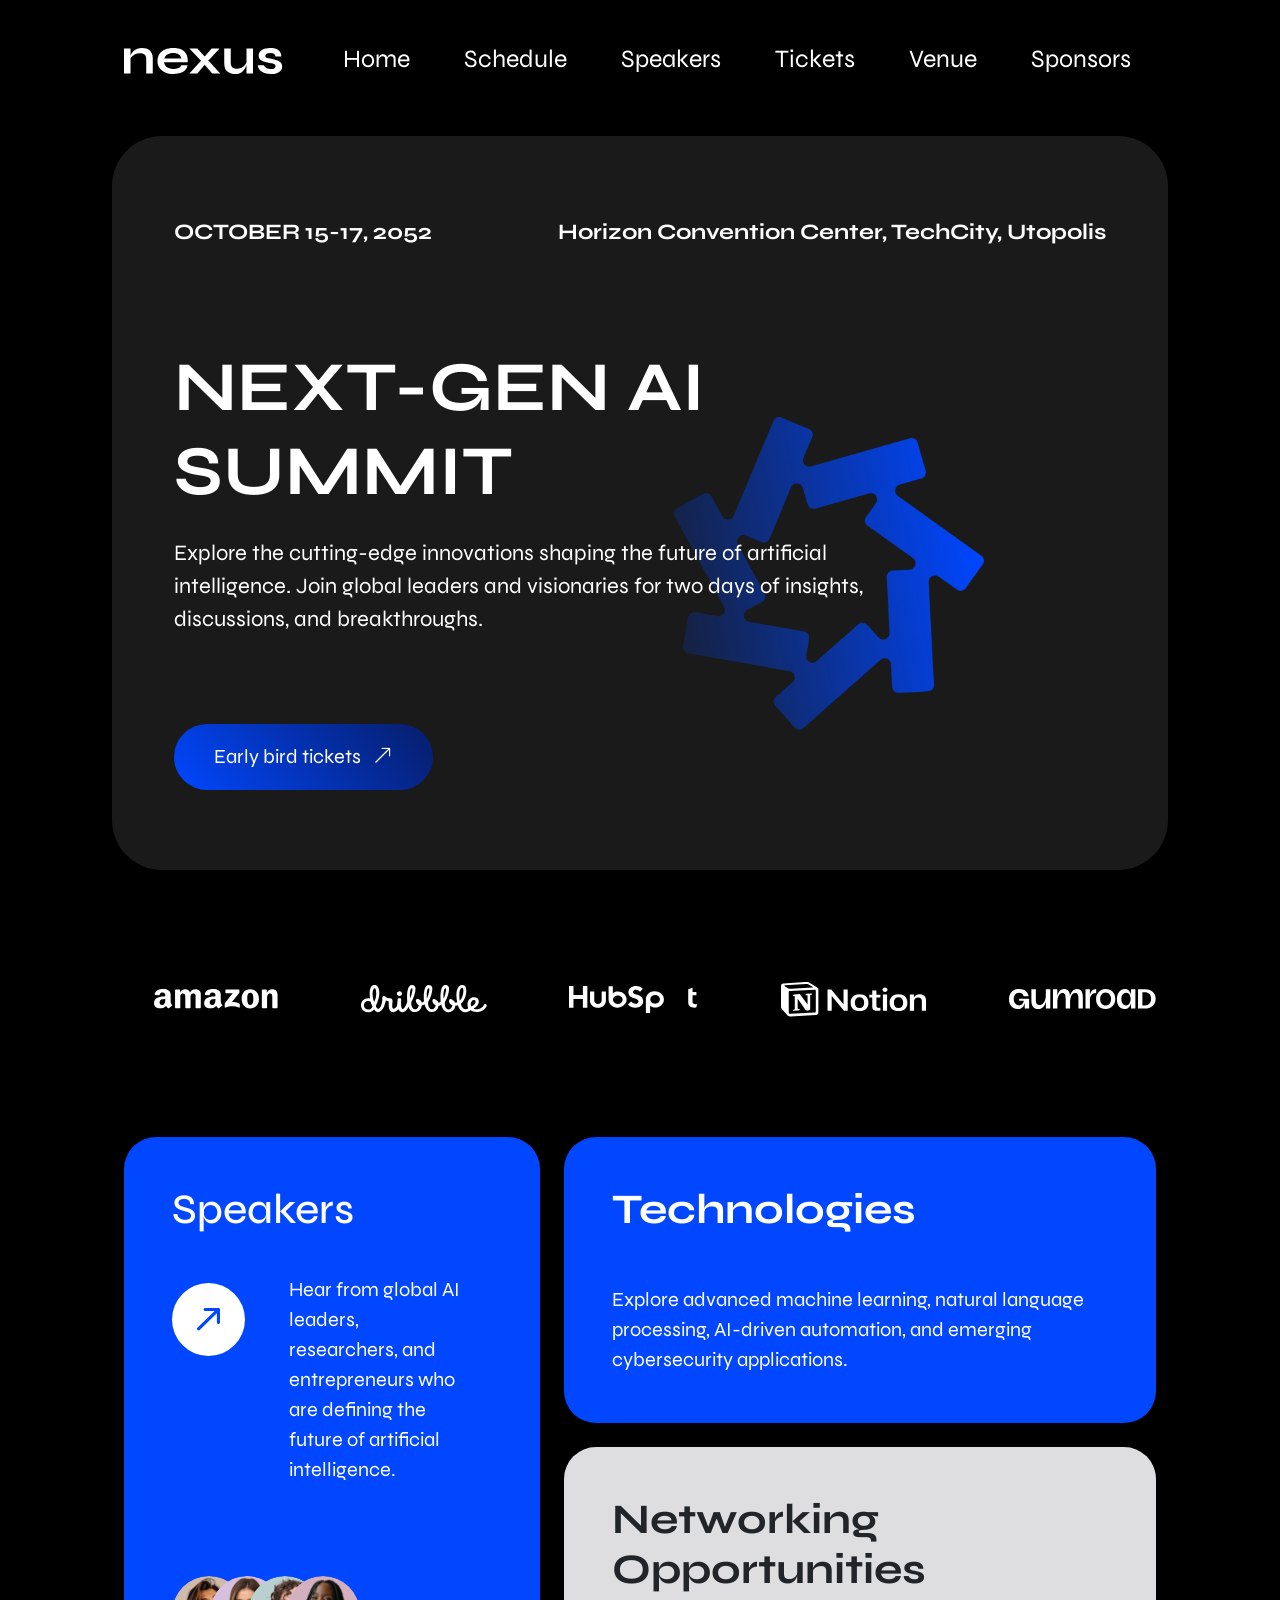
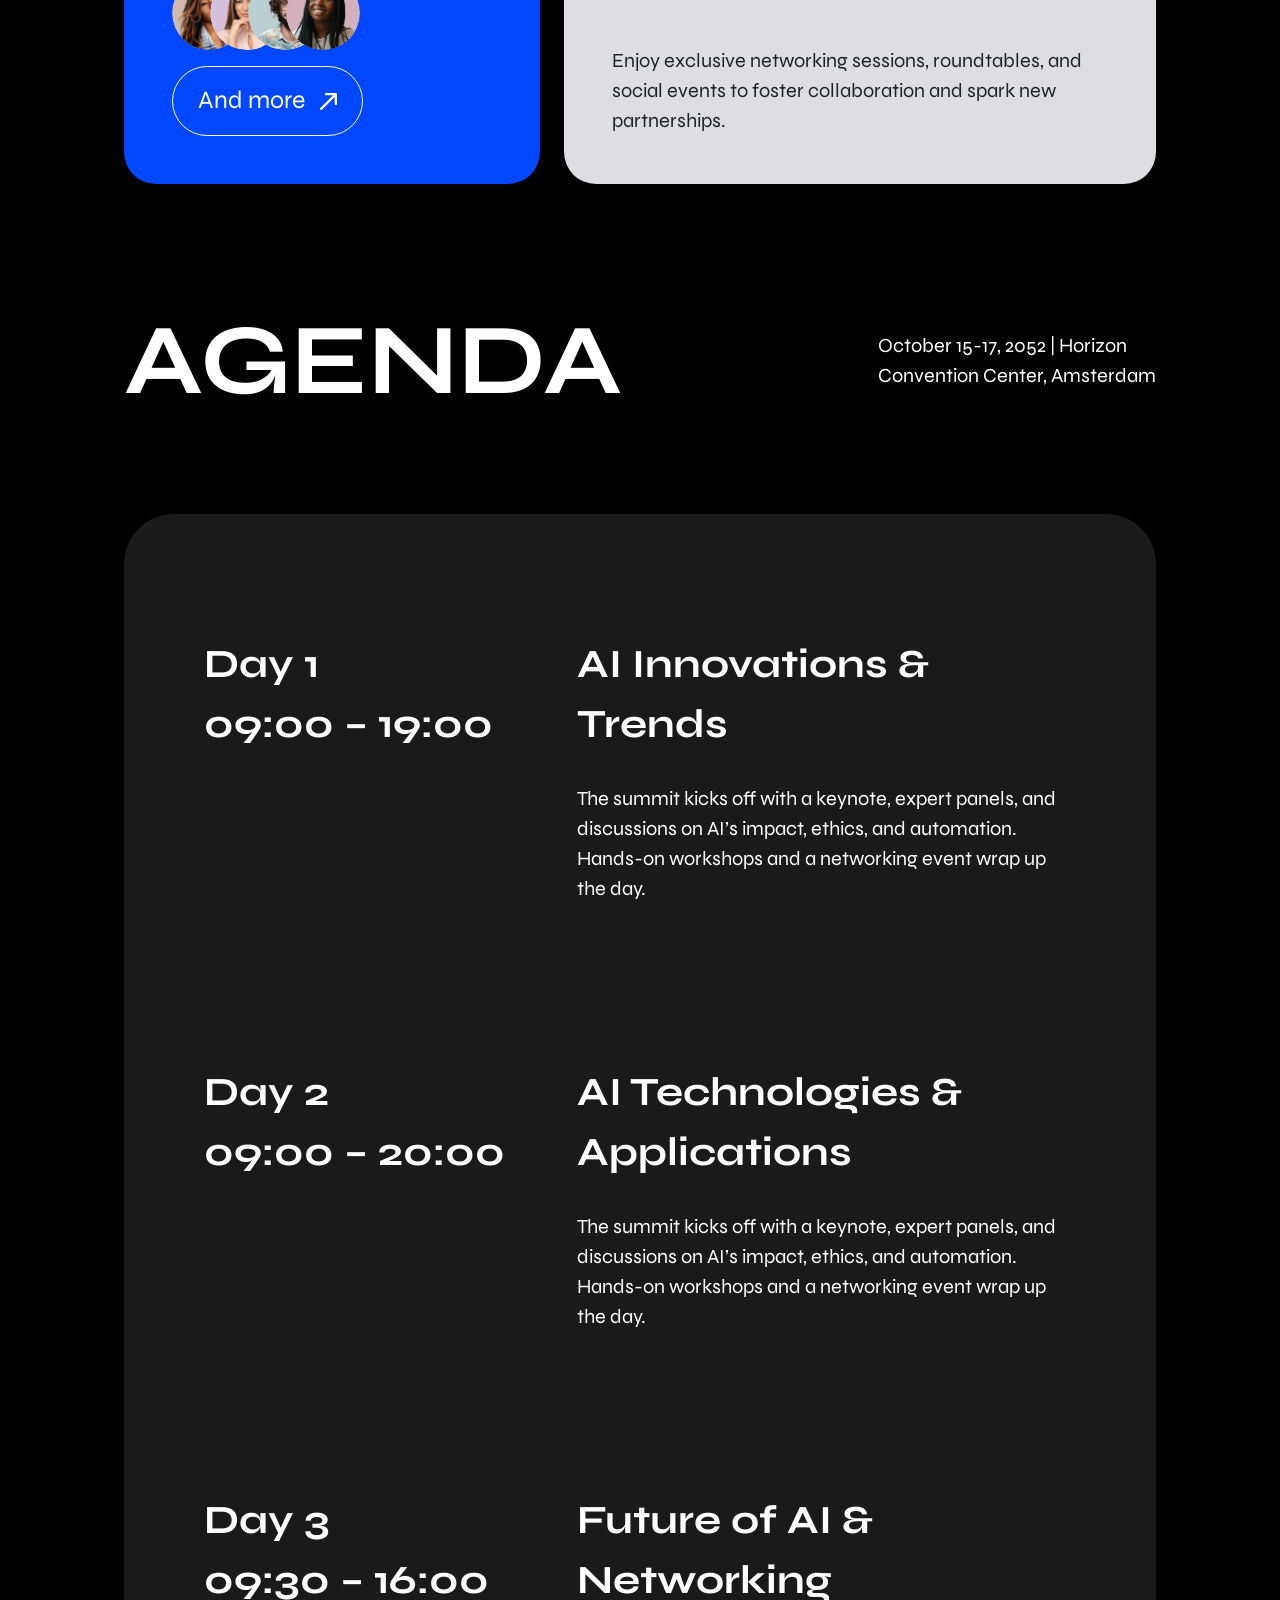
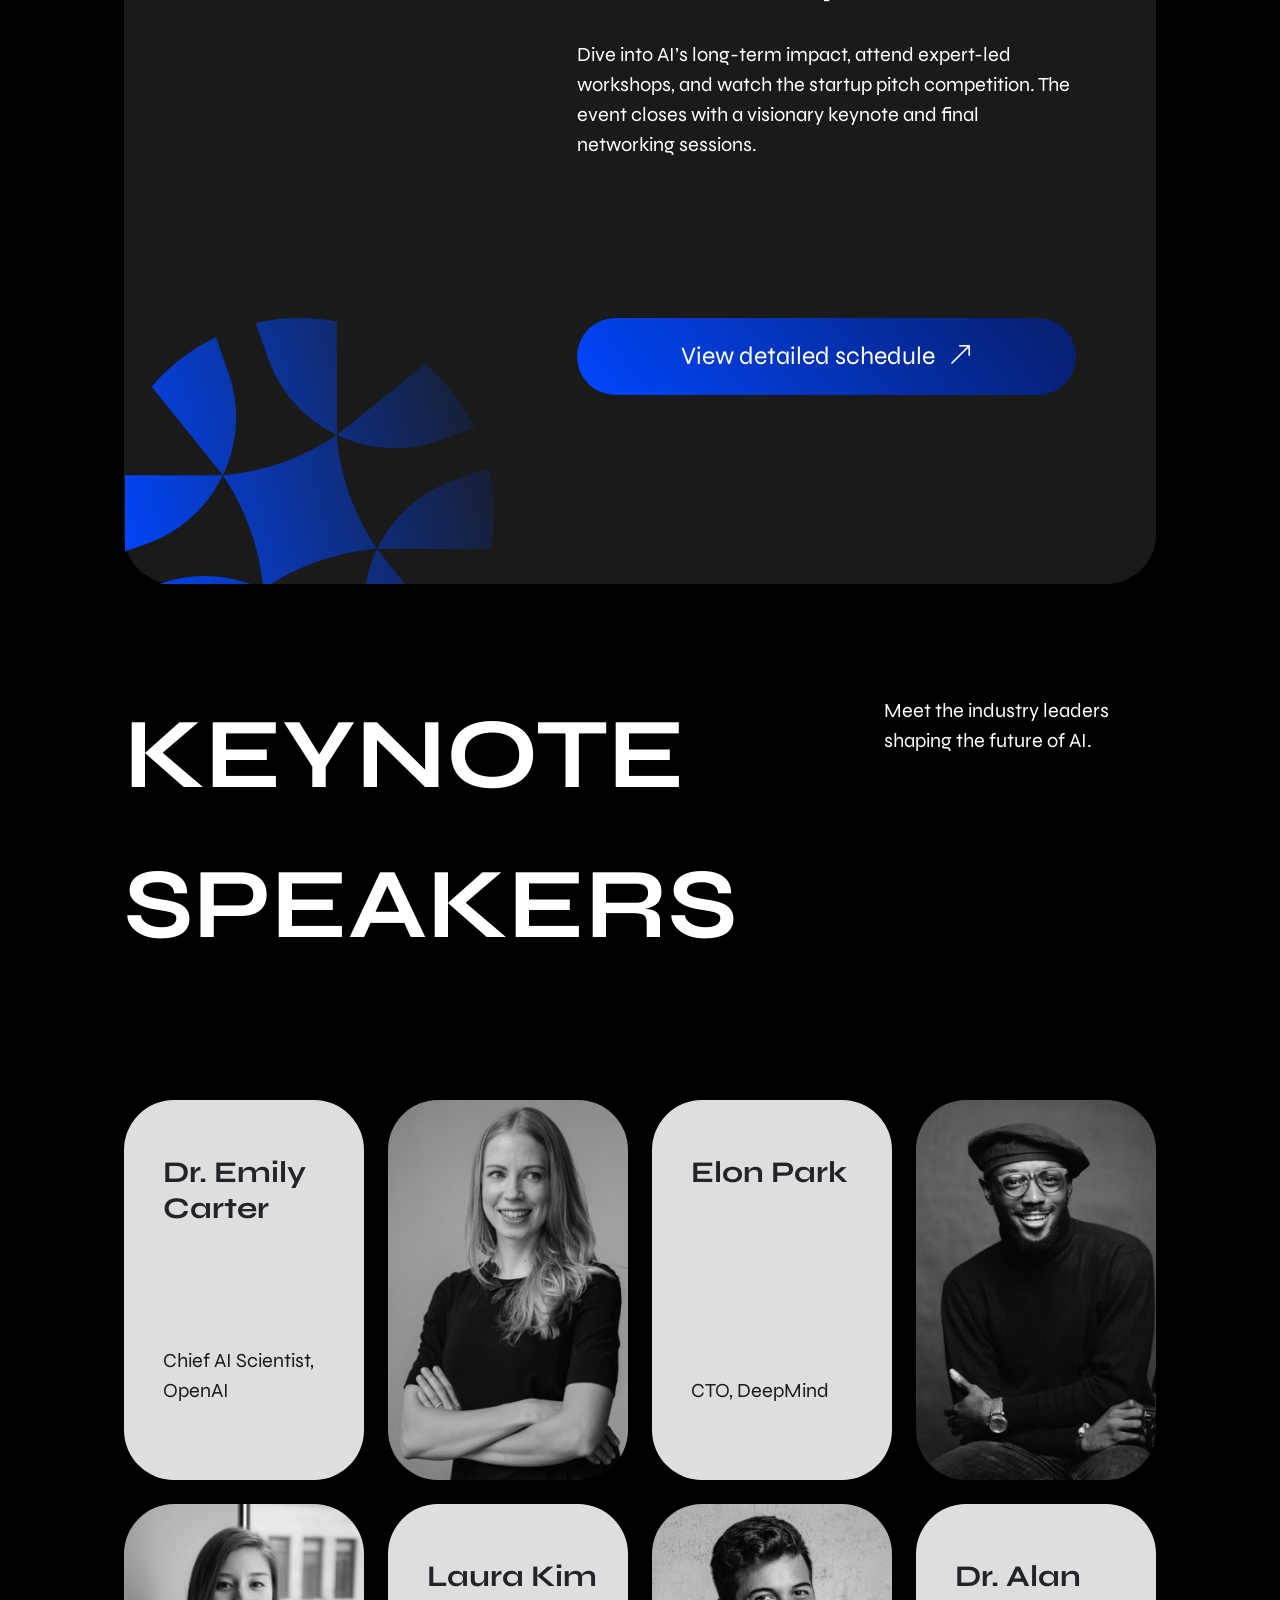
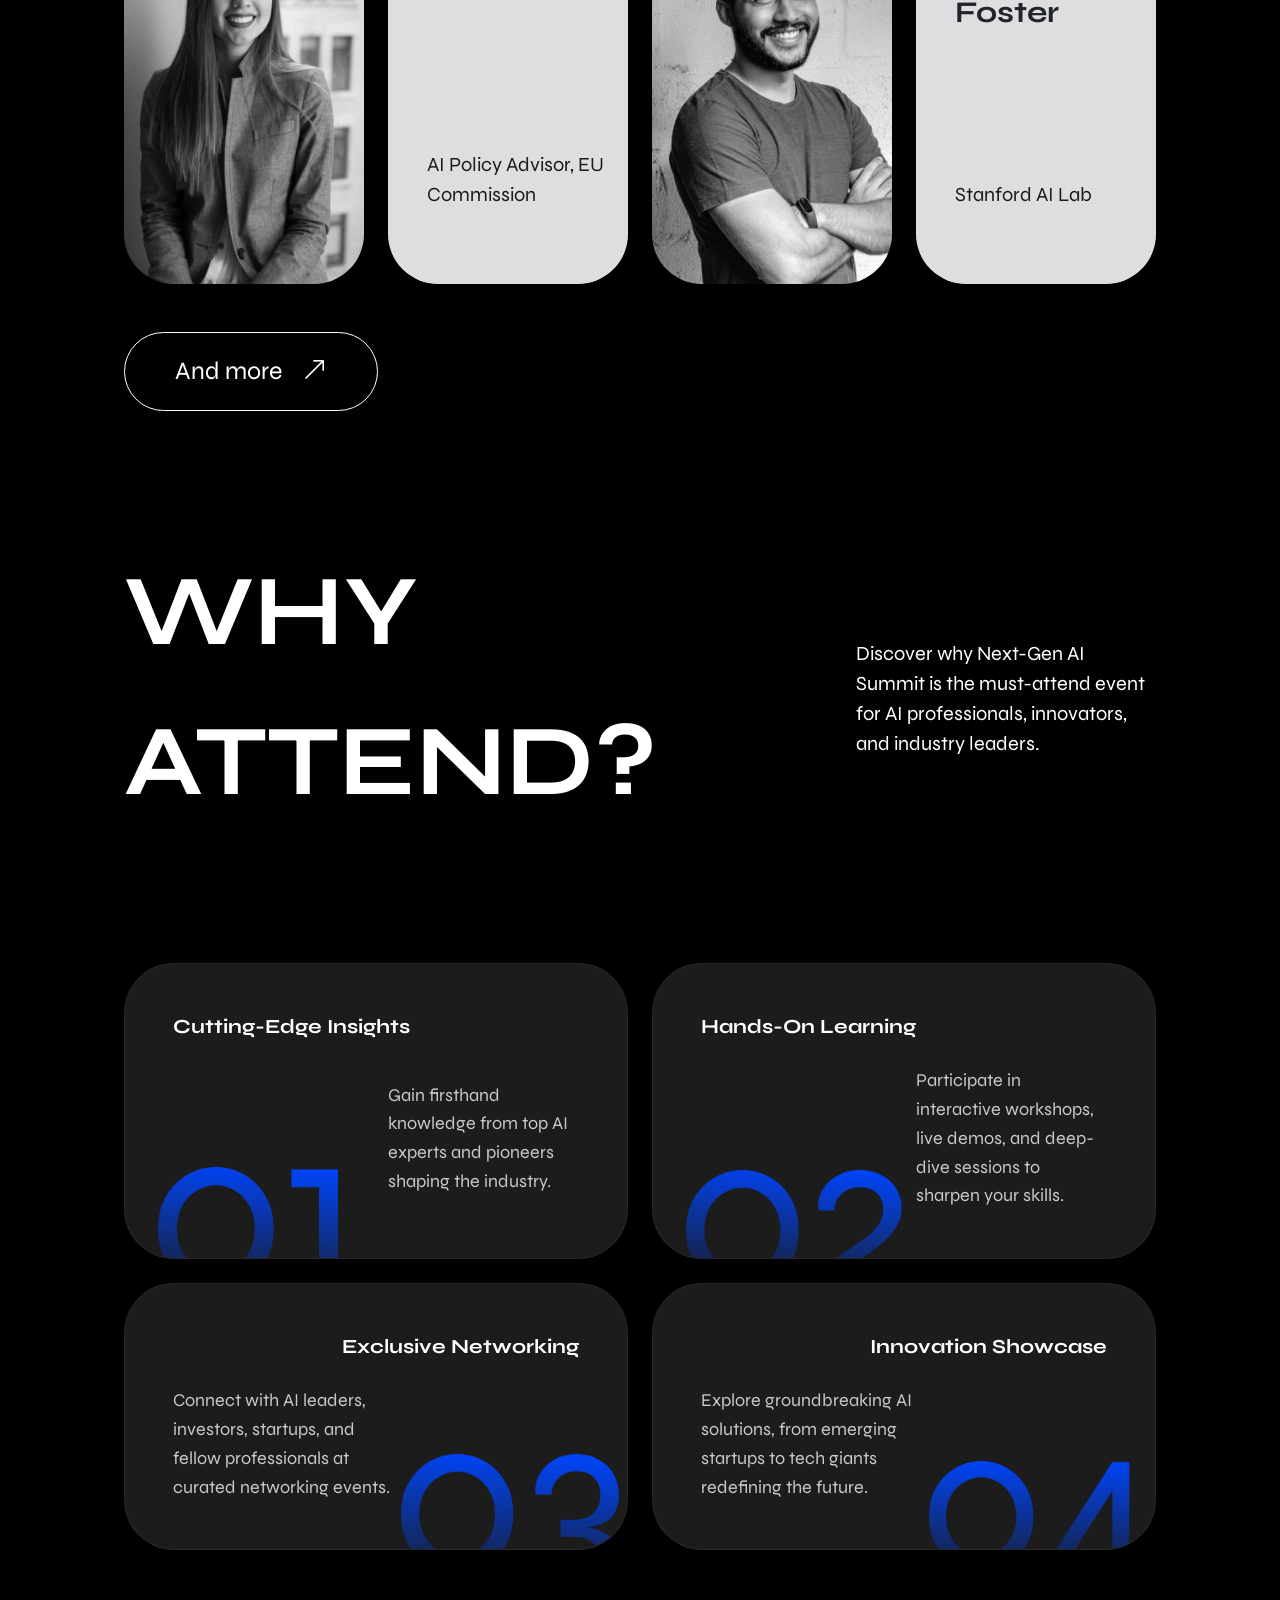
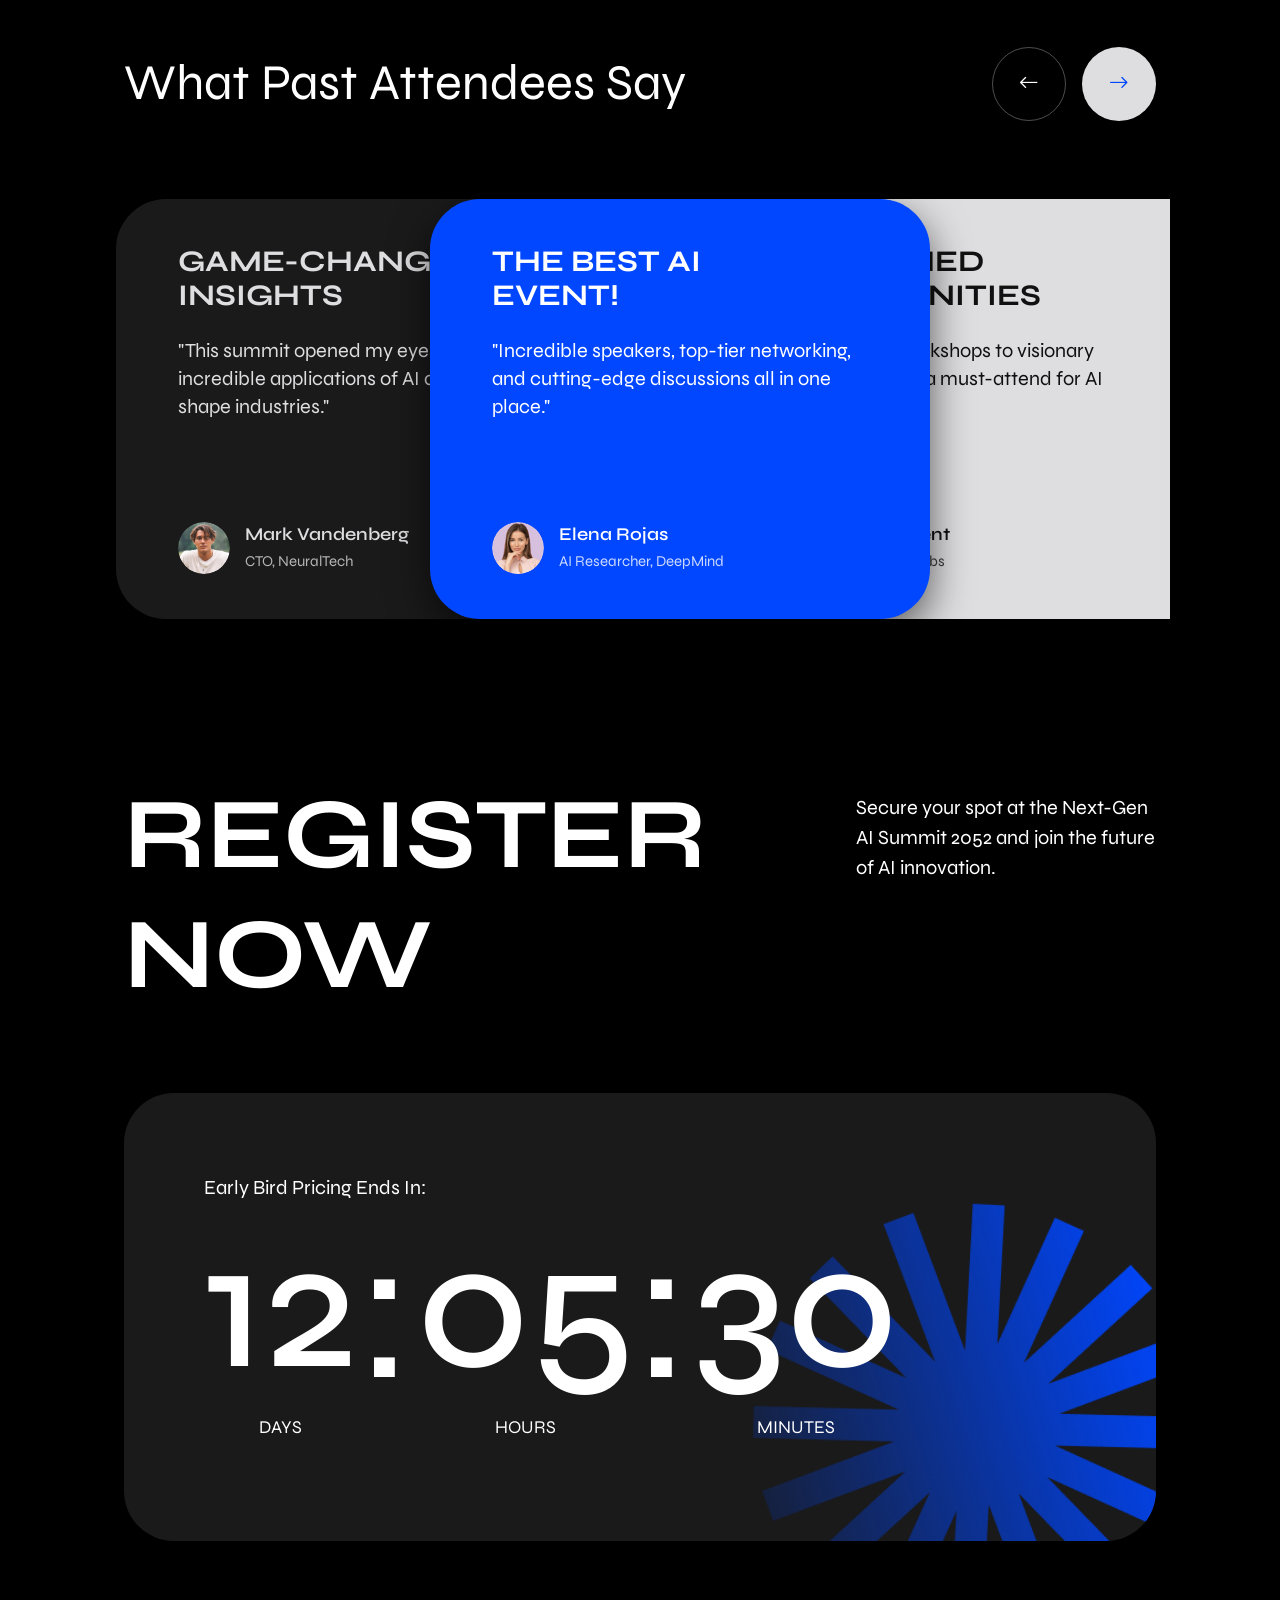
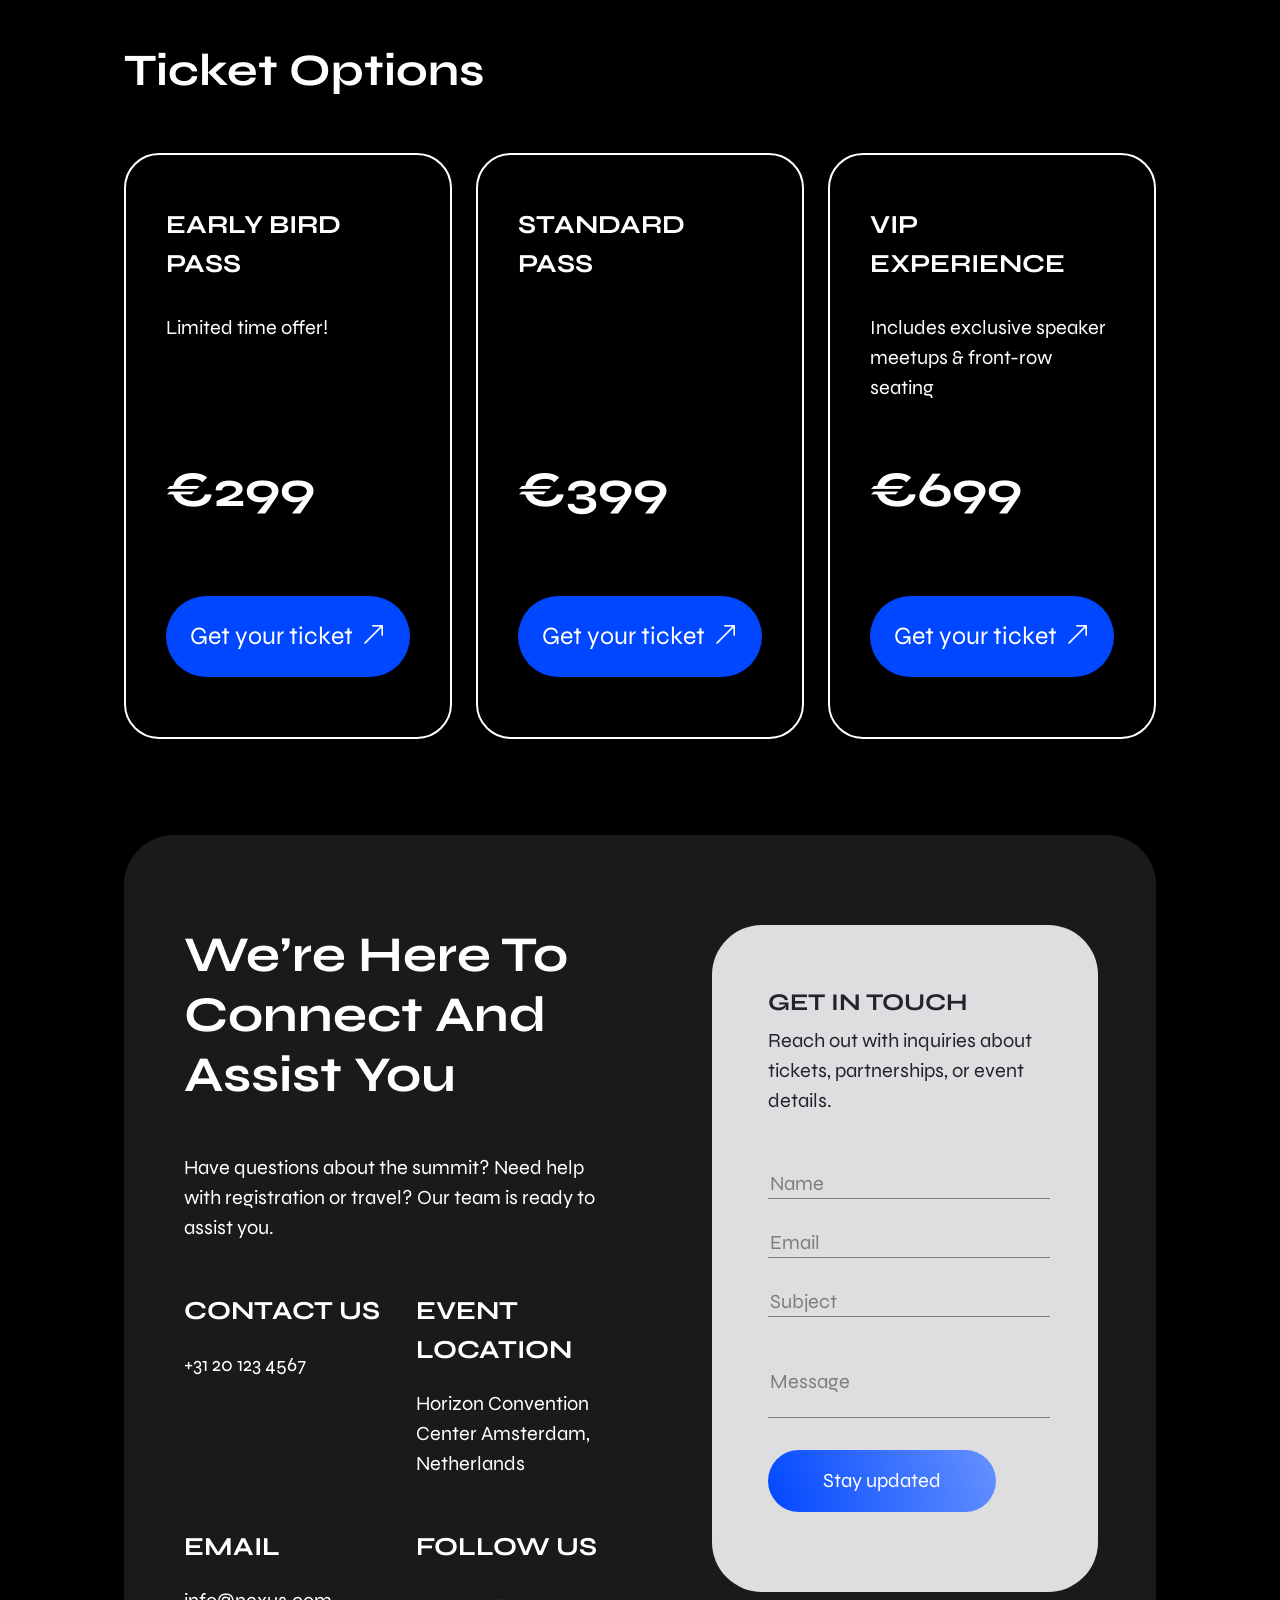
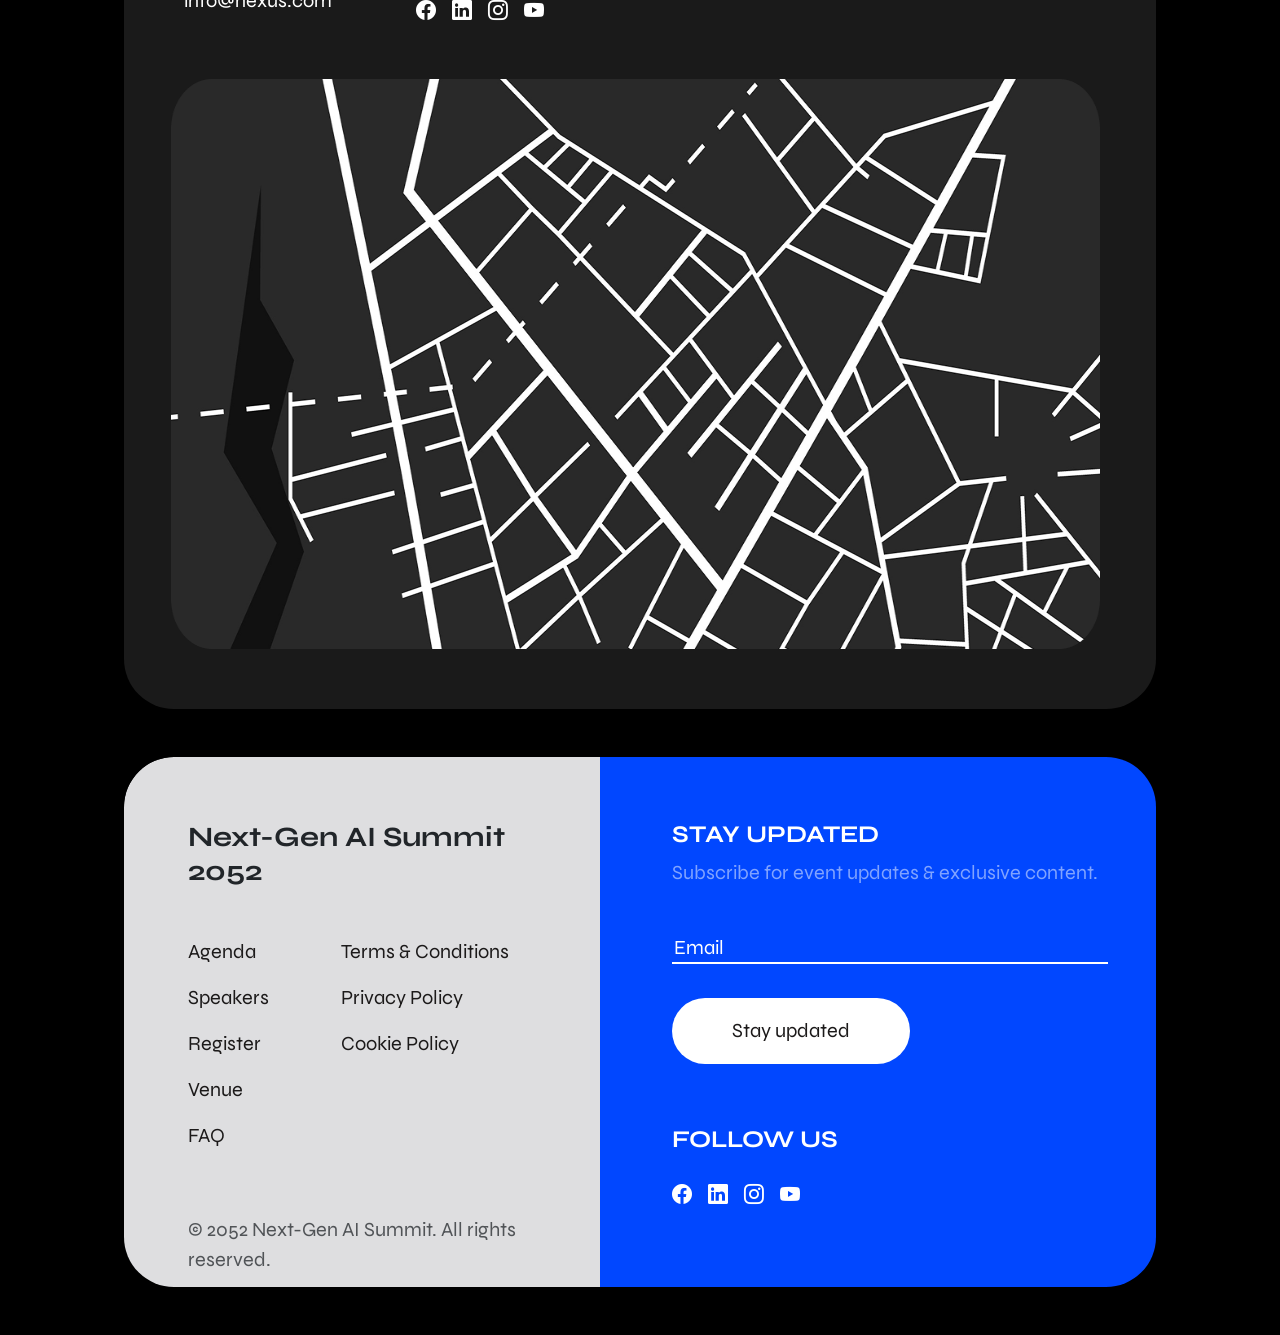
==== commit db9aa0b4: "improving the readablity of the project" ====
--- a/index.html
+++ b/index.html
@@ -8,9 +8,11 @@
     <link href="https://cdn.jsdelivr.net/npm/bootstrap@5.3.2/dist/css/bootstrap.min.css" rel="stylesheet" />
     <link rel="stylesheet" href="https://cdn.jsdelivr.net/npm/bootstrap-icons@1.11.1/font/bootstrap-icons.css" />
     <link rel="stylesheet" href="./styles.css" />
+    <link rel="stylesheet" href="./header.css"/>
+    <link rel="stylesheet" href="./footer.css"/>
 </head>
 
-<body>
+<body class="nexus-landing-page">
     <div>
         <!-- header section -->
         <header class="py-2 container-fluid">
@@ -33,10 +35,10 @@
                         <div class="offcanvas-body py-3 ">
                             <ul class="navbar-nav ms-auto align-items-lg-center gap-1 fs-5">
                                 <li class="nav-item">
-                                    <a class="nav-link nav-text text-white custom-radius" href="#">Home</a>
+                                    <a class="nav-link nav-text text-white custom-radius" href="#hero">Home</a>
                                 </li>
                                 <li class="nav-item">
-                                    <a class="nav-link nav-text text-white custom-radius" href="#">Schedule</a>
+                                    <a class="nav-link nav-text text-white custom-radius" href="#Schedule">Schedule</a>
                                 </li>
                                 <li class="nav-item">
                                     <a class="nav-link nav-text text-white custom-radius" href="#">Speakers</a>
@@ -54,13 +56,13 @@
                         </div>
                     </div>
                 </div>
-            </nav> 
+            </nav>
         </header>
 
         <main>
-            <div class="py-3 hero-section container-fluid ">
+            <div class="py-3 hero-section container-fluid">
                 <!-- home section -->
-                <div class="container hero-section-container custom-radius on-big-screen">
+                <div class="container hero-section-container custom-radius on-big-screen" id="hero">
                     <div class="hero-card">
                         <div
                             class="hero-topbar d-flex flex-column align-items-start gap-3 flex-sm-row justify-content-sm-between align-items-sm-center mb-5">
@@ -71,7 +73,7 @@
 
                         <!-- Hero Content -->
                         <div class="hero-content position-relative">
-                            <img src="./images/home/B1.svg" alt="Hero Graphic" class="hero-star-img" loading="eager">
+                            <img src="./images/home/hero-section-image.png" alt="Hero Graphic" class="hero-star-img" loading="eager">
                             <div class="row align-items-center">
                                 <div class="col-lg-9 top-content">
                                     <h1
@@ -81,12 +83,12 @@
                                     <p class="hero-subtitle text-white mb-5 mt-4 top-text ">
                                         Explore the cutting-edge innovations shaping the future of
                                         artificial intelligence.
-                                        <br>Join global leaders and visionaries for two days of insights, discussions,
+                                        Join global leaders and visionaries for two days of insights, discussions,
                                         and breakthroughs.
                                     </p>
                                     <div
                                         class="mt-5 mb-5 mb-lg-0 position-relative d-flex justify-content-start hero-btn-div">
-                                        <a href="#" class="hero-btn custom-radius">
+                                        <a href="#" class="hero-btn">
                                             Early bird tickets
                                             <i class="bi bi-arrow-up-right ms-2"></i>
                                         </a>
@@ -99,24 +101,24 @@
             </div>
 
             <!-- sponsors -->
-            <div class="container-fluid">
+            <div class="container-fluid ">
                 <div class="container company-section py-5 mt-5 mb-5 on-big-screen">
                     <div class=" text-center">
                         <div
                             class="company-bar d-flex flex-wrap justify-content-center justify-content-lg-between align-items-center gap-4 gap-lg-0">
-                            <img src="./images/home/company logo/Vector.svg" alt="company Logos" loading="eager"
+                            <img src="./images/home/company logo/amazon.svg" alt="amazon Logos" loading="eager"
                                 class="company-img " />
 
-                            <img src="./images/home/company logo/Vector-1.svg" alt="company Logos" loading="eager"
+                            <img src="./images/home/company logo/deibble.svg" alt="deibble Logos" loading="eager"
                                 class="company-img " />
 
-                            <img src="./images/home/company logo/Vector-2.svg" alt="company Logos" loading="eager"
+                            <img src="./images/home/company logo/hubspot.svg" alt="hubspot Logos" loading="eager"
                                 class="company-img " />
 
-                            <img src="./images/home/company logo/Vector-3.svg" alt="company Logos" loading="eager"
+                            <img src="./images/home/company logo/notion.svg" alt="notion Logos" loading="eager"
                                 class="company-img " />
 
-                            <img src="./images/home/company logo/Vector-4.svg" alt="company Logos" loading="eager"
+                            <img src="./images/home/company logo/gumroad.svg" alt="gumroad Logos" loading="eager"
                                 class="company-img " />
                         </div>
                     </div>
@@ -125,7 +127,7 @@
 
             <!-- features  section -->
             <div class="container-fluid">
-                <div class="container features-section py-5 on-big-screen">
+                <div class="container features-section py-4 on-big-screen">
                     <div class="row g-4">
                         <!-- Speakers -->
                         <div class="col-lg-5 d-flex flex-column feature-card">
@@ -147,13 +149,13 @@
                                 </div>
                                 <div class="d-flex align-items-center justify-content-between flex-wrap gap-3 mt-5">
                                     <div class="speaker-avatars d-flex">
-                                        <img src="./images/home/home spekers icone/Image.svg" alt="Speaker"
+                                        <img src="./images/home/home-spekers-icone/Speaker.svg" alt="Speaker"
                                             class="feature-avatar" loading="lazy">
-                                        <img src="./images/home/home spekers icone/Image-1.svg" alt="Speaker"
+                                        <img src="./images/home/home-spekers-icone/Speaker-1.svg" alt="Speaker"
                                             class="feature-avatar" loading="lazy">
-                                        <img src="./images/home/home spekers icone/Image-2.svg" alt="Speaker"
+                                        <img src="./images/home/home-spekers-icone/Speaker-2.svg" alt="Speaker"
                                             class="feature-avatar" loading="lazy">
-                                        <img src="./images/home/home spekers icone/Image-3.svg" alt="Speaker"
+                                        <img src="./images/home/home-spekers-icone/Speaker-3.svg" alt="Speaker"
                                             class="feature-avatar" loading="lazy">
                                     </div>
                                     <button href="#"
@@ -191,7 +193,7 @@
                 </div>
 
                 <!-- AGENDA section -->
-                <div class="container mt-lg-5 agenda-section on-big-screen">
+                <div class="container mt-lg-5 agenda-section on-big-screen" id="Schedule">
                     <div
                         class="section-topbar d-flex flex-column align-items-start gap-3 flex-sm-row justify-content-sm-between align-items-sm-center mb-5">
                         <span class="text-white section-Title-big-font">AGENDA</span>
@@ -270,7 +272,7 @@
                                 <div
                                     class="row d-flex flex-column align-items-start gap-2 flex-sm-row justify-content-sm-between justify-content-between">
                                     <div class="col-lg-4 position-relative agenda-image">
-                                        <img src="./images/Agenda/Mark.svg" loading="lazy">
+                                        <img src="./images/Agenda/agenda-section-image.png" loading="lazy">
                                     </div>
                                     <div class="col-lg-7 ">
                                         <button href="#" class="agenda-btn custom-radius">
@@ -288,8 +290,7 @@
                 <div class="container mt-5 speakers-section on-big-screen">
                     <div
                         class="agenda-topbar pt-5 mt-5 d-flex flex-column align-items-start gap-3 flex-sm-row justify-content-sm-between align-items-sm-start mb-5">
-                        <span class="text-white section-Title-big-font m-0"
-                            style="line-height: 1;">KEYNOTE<br>SPEAKERS</span>
+                        <span class="text-white section-Title-big-font m-0">KEYNOTE SPEAKERS</span>
                         <span class="text-white section-Title-small-font pt-sm-3 right-section">Meet the
                             industry leaders shaping the future of AI.</span>
                     </div>
@@ -310,7 +311,7 @@
                         <!-- Card 2 -->
                         <div class="col-md-6 col-lg-3">
                             <div class="speaker-card custom-radius image-card  overflow-hidden h-100">
-                                <img src="./images/spekers/Image.svg" alt="Speaker" loading="lazy"
+                                <img src="./images/spekers/Emily-Carter.png" alt="Emily-Carter image" loading="lazy"
                                     class="w-100 h-100 object-fit-cover speaker-card-image">
                             </div>
                         </div>
@@ -329,14 +330,14 @@
                         <!-- Card 4 -->
                         <div class="col-md-6 col-lg-3">
                             <div class="speaker-card custom-radius image-card  overflow-hidden h-100">
-                                <img src="./images/spekers/Image-3.svg" alt="Speaker" loading="lazy"
+                                <img src="./images/spekers/Elon-Park.png" alt="Elon-Park image" loading="lazy"
                                     class="w-100 h-100 object-fit-cover speaker-card-image">
                             </div>
                         </div>
                         <!-- Card 5 -->
                         <div class="col-md-6 col-lg-3">
                             <div class="speaker-card custom-radius image-card  overflow-hidden h-100">
-                                <img src="./images/spekers/Image-1.svg" alt="Speaker" loading="lazy"
+                                <img src="./images/spekers/Laura-Kim.png" alt="Laura-Kim image" loading="lazy"
                                     class="w-100 h-100 object-fit-cover speaker-card-image">
                             </div>
                         </div>
@@ -355,7 +356,7 @@
                         <!-- Card 7 -->
                         <div class="col-md-6 col-lg-3">
                             <div class="speaker-card custom-radius image-card  overflow-hidden h-100">
-                                <img src="./images/spekers/Image-2.svg" alt="Speaker" loading="lazy"
+                                <img src="./images/spekers/Alan-Foster.png" alt="Alan-Foster image" loading="lazy"
                                     class="w-100 h-100 object-fit-cover speaker-card-image">
                             </div>
                         </div>
@@ -374,24 +375,23 @@
 
                         <div class="col-12 mt-5">
                             <button
-                                class="btn rounded-pill border-white text-white px-4 py-3 d-inline-flex align-items-center gap-2"
-                                style="background: transparent; border: 1px solid #fff; font-size: 20px;">
+                                class="btn rounded-pill speaker-sectio-btn border-white text-white d-inline-flex align-items-center ">
                                 And more <i class="bi bi-arrow-up-right speaker-card-image"></i>
                             </button>
                         </div>
                     </div>
                 </div>
 
-                <!-- why attend section -->
-                <div class="container mt-5 on-big-screen">
+                <!-- why-attend section -->
+                <div class="container mt-lg-5 mt-md-5 on-big-screen">
                     <div
                         class="section-topbar d-flex flex-column align-items-start gap-3 flex-sm-row justify-content-sm-between align-items-sm-center mb-5">
                         <span class="text-white section-Title-big-font">WHY ATTEND?</span>
-                        <span class="text-white section-Title-small-font ">Discover why Next-Gen AI Summit<br> is the
-                            must-attend event<br> for AI professionals, innovators,<br> and industry leaders.</span>
-                    </div>
-
-                    <!-- why attend section content -->
+                        <span class="text-white section-Title-small-font mt-lg-4 mt-md-4 right-section">Discover why Next-Gen AI Summit is the
+                            must-attend event for AI professionals, innovators, and industry leaders.</span>
+                    </div>
+
+                    <!-- why-attend section content -->
                     <div class="attend-section py-5">
                         <div class="row g-4">
                             <!-- Box 1 -->
@@ -401,7 +401,7 @@
                                     <p class="attend-section-title mb-4 position-relative z-1">Cutting-Edge Insights</p>
                                     <div class="row flex-grow-1 position-relative z-1">
                                         <div class="col-4 col-md-6">
-                                            <img src="./images/why attend/01.svg" loading="lazy"
+                                            <img src="./images/why-attend/01.png" loading="lazy"
                                                 class="position-absolute attend-image-left z-0" alt="decoration">
                                         </div>
                                         <div class="col-8 col-md-6 d-flex align-items-center">
@@ -421,7 +421,7 @@
                                     <p class="attend-section-title mb-4 position-relative z-1">Hands-On Learning</p>
                                     <div class="row flex-grow-1 position-relative z-1">
                                         <div class="col-4 col-md-6">
-                                            <img src="./images/why attend/02.svg" loading="lazy"
+                                            <img src="./images/why-attend/02.png" loading="lazy"
                                                 class="position-absolute attend-image-left-2 z-0" alt="decoration">
                                         </div>
                                         <div class="col-8 col-md-6 d-flex align-items-center">
@@ -448,7 +448,7 @@
                                             </p>
                                         </div>
                                         <div class="col-4 col-md-6">
-                                            <img src="./images/why attend/03.svg" loading="lazy"
+                                            <img src="./images/why-attend/03.png" loading="lazy"
                                                 class="position-absolute attend-image-right z-0" alt="decoration">
                                         </div>
                                     </div>
@@ -469,7 +469,7 @@
                                             </p>
                                         </div>
                                         <div class="col-4 col-md-6">
-                                            <img src="./images/why attend/04.svg" loading="lazy"
+                                            <img src="./images/why-attend/04.png" loading="lazy"
                                                 class="position-absolute attend-image-right z-0" alt="decoration">
                                         </div>
                                     </div>
@@ -480,7 +480,7 @@
                 </div>
 
                 <!-- attendes Carousel  -->
-                <div class="container mt-5 on-big-screen carousel-section">
+                <div class="container mt-lg-5 mt-md-5 on-big-screen carousel-section">
                     <div
                         class="d-flex flex-column align-items-start gap-3 flex-sm-row justify-content-sm-between align-items-sm-center mb-5">
                         <span class="attendes-carousel-title text-white">What Past Attendees Say</span>
@@ -506,7 +506,7 @@
                                 </p>
                             </div>
                             <div class="attendee-info">
-                                <img src="./images/attendes corosol/Image.svg" alt="Attendee" loading="lazy"
+                                <img src="./images/attendes-corosol/Elena-Rojas.svg" alt="Elena Rojas" loading="lazy"
                                     class="attendee-avatar" />
                                 <div>
                                     <p class="attendee-name">Elena Rojas</p>
@@ -523,7 +523,7 @@
                                 </p>
                             </div>
                             <div class="attendee-info">
-                                <img src="./images/attendes corosol/Image-1.svg" loading="lazy" alt="Attendee"
+                                <img src="./images/attendes-corosol/Mark-Vandenberg.svg" loading="lazy" alt="Mark Vandenberg"
                                     class="attendee-avatar" />
                                 <div>
                                     <p class="attendee-name">Mark Vandenberg</p>
@@ -540,7 +540,8 @@
                                 </p>
                             </div>
                             <div class="attendee-info">
-                                <img src="./images/attendes corosol/Image-1.svg" loading="lazy" alt="Attendee"
+                                <img src="./images/attendes-corosol/Mark-Vandenberg.svg" loading="lazy" alt="David Laurent"
+"
                                     class="attendee-avatar" />
                                 <div>
                                     <p class="attendee-name">David Laurent</p>
@@ -552,7 +553,7 @@
                 </div>
 
                 <!-- register now -->
-                <div class="container mt-5 register-section on-big-screen">
+                <div class="container mt-lg-5 mt-md-5 register-section on-big-screen">
                     <div
                         class="pt-5 mt-5 d-flex flex-column align-items-start gap-4 flex-sm-row justify-content-sm-between align-items-sm-start ">
                         <span class="text-white section-Title-big-font w-50 register-section-Title-big-font ">REGISTER
@@ -587,13 +588,13 @@
                                 </div>
                             </div>
                             <div class="register-image-container position-absolute bottom-0 end-0">
-                                <img src="./images/register now/Vector.svg" class="register-image" alt="decoration">
+                                <img src="./images/register-now/register-now-section-image.png" class="register-image" alt="decoration">
                             </div>
                         </div>
                     </div>
                 </div>
                 <!-- Ticket section -->
-                <div class="container mt-5 Ticket-section on-big-screen">
+                <div class="container mt-lg-5 mt-md-5 Ticket-section on-big-screen">
                     <div
                         class="Ticket-topbar pt-5 mt-5 d-flex flex-column align-items-start gap-3 flex-sm-row justify-content-sm-between align-items-sm-start ">
                         <span class="text-white m-0 ticket-main-title">Ticket Options</span>
@@ -601,7 +602,7 @@
                     <div class="row g-4 mb-5 mt-4 pb-5 align-items-stretch">
                         <!-- Card 1 -->
                         <div class="col-md-6 col-lg-4">
-                            <div class="Ticket-card active d-flex flex-column h-100">
+                            <div class="Ticket-card  d-flex flex-column h-100">
                                 <p class="text-white ticket-title">EARLY BIRD PASS</p>
                                 <div class="flex-grow-1">
                                     <p class="ticket-description">Limited time offer!</p>
@@ -758,7 +759,7 @@
                                 <div
                                     class="row d-flex align-items-start flex-sm-row justify-content-sm-between justify-content-between on-big-screen">
                                     <div class=" position-relative w-100">
-                                        <img src="./images/map/2980199 1.svg" loading="lazy" class="connect-card-img">
+                                        <img src="./images/map/map.png" loading="lazy" class="connect-card-img">
                                     </div>
                                 </div>
                             </div>
--- a/styles.css
+++ b/styles.css
@@ -1,4 +1,4 @@
-@import url("https://fonts.googleapis.com/css2?family=Syne:wght@400..800&display=swap");
+@import url('https://fonts.googleapis.com/css2?family=Montserrat:ital,wght@0,100..900;1,100..900&family=Roboto:ital,wdth@0,75..100;1,75..100&family=Syne:wght@400..800&display=swap');
 
 :root {
   --body-color: black;
@@ -8,7 +8,7 @@
   --primary-white: #ffffff;
   --secondary-dark: #1c1a1a;
   --secondary-darkgrey: #7e7e7e;
-  --font: Syne;
+  --font: Syne, Montserrat, Roboto;
   --font-weight-normal: 400;
   --font-weight-bold: 700;
   --border-radius: 50px;
@@ -20,24 +20,7 @@
   font-family: var(--font);
 }
 
-/* header */
-.nav-bar .nav-bar-content .nav-logo {
-  max-height: 30px;
-  width: auto;
-}
-
-.nav-bar .nav-bar-content .nav-text {
-  font-size: 25px;
-  transition: all 0.3s ease;
-  box-sizing: border-box;
-  border: 1px solid transparent;
-  padding: 8px 24px !important;
-}
-
-.nav-bar .nav-bar-content .nav-text:hover {
-  border-color: #fff;
-  color: var(--primary-white) !important;
-}
+
 
 /* main */
 
@@ -64,6 +47,7 @@
 /* home */
 
 .hero-section .hero-section-container {
+  width: 1212px;
   background-color: var(--secondary-blue);
 }
 
@@ -72,8 +56,8 @@
 }
 
 .hero-section .hero-section-container .hero-card .hero-topbar-font {
-  font-size: 25px;
-  font-weight: var(--font-weight-normal);
+  font-size: 22px;
+  font-weight: var(--font-weight-bold);
 }
 
 .hero-section .hero-section-container .hero-card .hero-content .hero-title {
@@ -83,9 +67,10 @@
 
 .hero-section .hero-section-container .hero-card .hero-content .hero-btn {
   text-decoration: none;
-  padding: 22px 55px;
-  font-size: 22px;
+  padding: 16px 50px;
+  font-size: 25px;
   color: var(--primary-white);
+  border-radius: 100px;
   background: #0147ff;
   background: linear-gradient(49deg,
       rgba(1, 71, 255, 1) 0%,
@@ -102,11 +87,12 @@
 .hero-section .hero-section-container .hero-card .hero-content .top-text {
   position: relative;
   z-index: 1;
+  max-width: 810px;
 }
 
 .hero-section .hero-section-container .hero-card .hero-content .hero-star-img {
   position: absolute;
-  right: 100px;
+  right: 15px;
   top: 160px;
   max-height: 442.82px;
   max-width: 436.41px;
@@ -117,7 +103,12 @@
   font-size: 22px;
 }
 
-.hero-section .hero-section-container .hero-card .hero-content .company-img {
+.company-section .company-bar {
+  max-width: 1180px;
+  padding-left: 30px;
+}
+
+.company-section .company-bar .company-img {
   max-width: 148px;
   max-height: 48px;
 }
@@ -137,8 +128,9 @@
 }
 
 .features-section .feature-card-content .feature-card-description {
-  font-size: 18px;
+  font-size: 20px;
   margin: 50px 0 0 0;
+  line-height: 30px;
 }
 
 .features-section .feature-card-content .feature-icon {
@@ -155,7 +147,7 @@
   border-radius: 100%;
 }
 
-.features-section .feature-card-content .feature-avatar {
+.features-section .feature-card-content .speaker-avatars .feature-avatar {
   max-width: 74px;
   max-height: 74px;
   object-fit: cover;
@@ -165,7 +157,7 @@
 
 .features-section .feature-card-content .features-section-btn {
   font-size: 25px;
-  padding: 15px 30px;
+  padding: 15px 25px;
 }
 
 .features-section .feature-card-content .features-section-btn .features-section-btn-icon {
@@ -244,6 +236,12 @@
   filter: grayscale(0);
 }
 
+.speakers-section .speaker-sectio-btn {
+  font-size: 25px;
+  padding: 20px 50px;
+  gap: 20px;
+}
+
 /* why attend section */
 .attend-section {
   z-index: 100;
@@ -438,7 +436,7 @@
   z-index: 100;
 }
 
-.register-section-Title-big-font {
+.register-section .register-section-Title-big-font {
   line-height: 1.2;
 }
 
@@ -481,8 +479,8 @@
 }
 
 .register-section .register-content .register-section-container .register-image {
-  max-width: 650px;
-  width: 100%;
+  max-width: 403px;
+  min-width: 403px;
 }
 
 /* ticket-section */
@@ -630,53 +628,11 @@
 }
 
 .connect-section .connect-section-container .connect-card .connect-card-content .connect-card-img {
-  width: 100%;
-  max-width: 1175px;
-  height: auto;
+  max-width: 1100px;
+  height: 570px;
   margin: 0 0 50px 0;
 }
 
-/* footer */
-
-.footer-section .footer-section-container .footer-gray {
-  background-color: var(--secondary-grey);
-}
-
-.footer-section .footer-section-container .footer-blue {
-  background-color: var(--primary-blue);
-}
-
-.footer-section .footer-section-container .footer-text {
-  color: var(--secondary-dark);
-  text-decoration: none;
-}
-
-.footer-section .footer-section-container .footer-btn {
-  margin: 10px 0 0 0;
-  background-color: var(--primary-white);
-  border: none;
-  padding: 18px 60px;
-}
-
-.footer-section .footer-section-container .footer-input {
-  background-color: var(--primary-blue);
-  border: none;
-  border-bottom: 2px solid white;
-  max-width: 600px;
-}
-
-.footer-section .footer-section-container .footer-input::placeholder {
-  color: var(--primary-white);
-  font-size: 20px;
-  padding: 0 0 5px 0;
-}
-
-.footer-section .footer-section-container .social-link,
-.connect-section .social-link {
-  margin: 10px 0 0 0;
-  height: 35px;
-  color: var(--primary-white);
-}
 
 /* media queary */
 
@@ -697,13 +653,8 @@
   }
 }
 
-.container-fluid {
-  padding-left: 0 !important;
-  padding-right: 0 !important;
-}
-
 @media (min-width: 1279px) {
-  body {
+  .nexus-landing-page {
     margin-right: 60px;
   }
 
@@ -730,8 +681,12 @@
 }
 
 @media (min-width: 1281px) {
+  .nexus-landing-page {
+    margin-left: 46px !important;
+  }
+
   .on-big-screen {
-    max-width: calc(100% - 360px) !important;
+    max-width: calc(100% - 300px) !important;
   }
 
   .testimonial-section .carousel-track .pos-left {
@@ -748,7 +703,7 @@
   }
 
   .connect-section .connect-section-container .connect-card .connect-card-content .connect-card-img {
-    width: calc(100% + 410px) !important;
+    width: calc(100% + 350px) !important;
     margin: 0 0 50px -10px;
   }
 
@@ -788,11 +743,15 @@
   }
 
   .hero-section .hero-section-container {
-    width: calc(100% + -65px);
+    width: calc(100% + -94px);
   }
 
   .hero-section .hero-section-container .hero-card .hero-content .hero-title {
     font-size: 50px;
+  }
+
+  .hero-section .hero-section-container .hero-card .hero-content .hero-subtitle {
+    max-width: 470px;
   }
 
   .hero-section .hero-section-container .hero-card .hero-content .hero-btn {
@@ -806,19 +765,15 @@
     top: auto;
     bottom: 80px;
     display: block;
-    margin: 0;
     max-width: 350px;
     opacity: 0.8;
     z-index: 0;
+    max-width: 300px;
+    margin: 100px 10px 50px 350px;
   }
 
   .attend-section .attend-section-content-gap {
     margin-top: 25px;
-  }
-
-  .hero-section .hero-section-container .hero-card .hero-content .hero-star-img {
-    max-width: 300px;
-    margin: 100px 10px 50px 350px;
   }
 
   .agenda-section .agenda-section-container .agenda-image {
@@ -902,7 +857,7 @@
 }
 
 @media (min-width: 1024px) and (max-width: 1281px) {
-  body {
+  .nexus-landing-page {
     margin-left: 60px;
   }
 
@@ -931,7 +886,7 @@
 }
 
 @media (max-width: 766px) {
-  body {
+  .nexus-landing-page {
     margin: 0 10px 0 10px;
   }
 
@@ -951,7 +906,7 @@
   }
 
   .nav-bar .nav-bar-content .navbar-toggler {
-    transform: scale(0.8);
+    transform: scale(0.95);
   }
 
   .hero-section .hero-section-container {
@@ -979,6 +934,10 @@
 
   .hero-section .hero-section-container .hero-card .hero-content .hero-btn-div .hero-btn {
     margin: 0 auto !important;
+  }
+
+  .company-section .company-bar .company-img {
+    margin-top: 20px;
   }
 
   .features-section .feature-card-content .feature-card-title {
--- a/header.css
+++ b/header.css
@@ -0,0 +1,17 @@
+.nav-bar .nav-bar-content .nav-logo {
+  max-height: 30px;
+  width: auto;
+}
+
+.nav-bar .nav-bar-content .nav-text {
+  font-size: 25px;
+  transition: all 0.3s ease;
+  box-sizing: border-box;
+  border: 1px solid transparent;
+  padding: 8px 24px !important;
+}
+
+.nav-bar .nav-bar-content .nav-text:hover {
+  border-color: #fff;
+  color: var(--primary-white) !important;
+}
--- a/footer.css
+++ b/footer.css
@@ -0,0 +1,39 @@
+.footer-section .footer-section-container .footer-gray {
+  background-color: var(--secondary-grey);
+}
+
+.footer-section .footer-section-container .footer-blue {
+  background-color: var(--primary-blue);
+}
+
+.footer-section .footer-section-container .footer-text {
+  color: var(--secondary-dark);
+  text-decoration: none;
+}
+
+.footer-section .footer-section-container .footer-btn {
+  margin: 10px 0 0 0;
+  background-color: var(--primary-white);
+  border: none;
+  padding: 18px 60px;
+}
+
+.footer-section .footer-section-container .footer-input {
+  background-color: var(--primary-blue);
+  border: none;
+  border-bottom: 2px solid white;
+  max-width: 600px;
+}
+
+.footer-section .footer-section-container .footer-input::placeholder {
+  color: var(--primary-white);
+  font-size: 20px;
+  padding: 0 0 5px 0;
+}
+
+.footer-section .footer-section-container .social-link,
+.connect-section .social-link {
+  margin: 10px 0 0 0;
+  height: 35px;
+  color: var(--primary-white);
+}
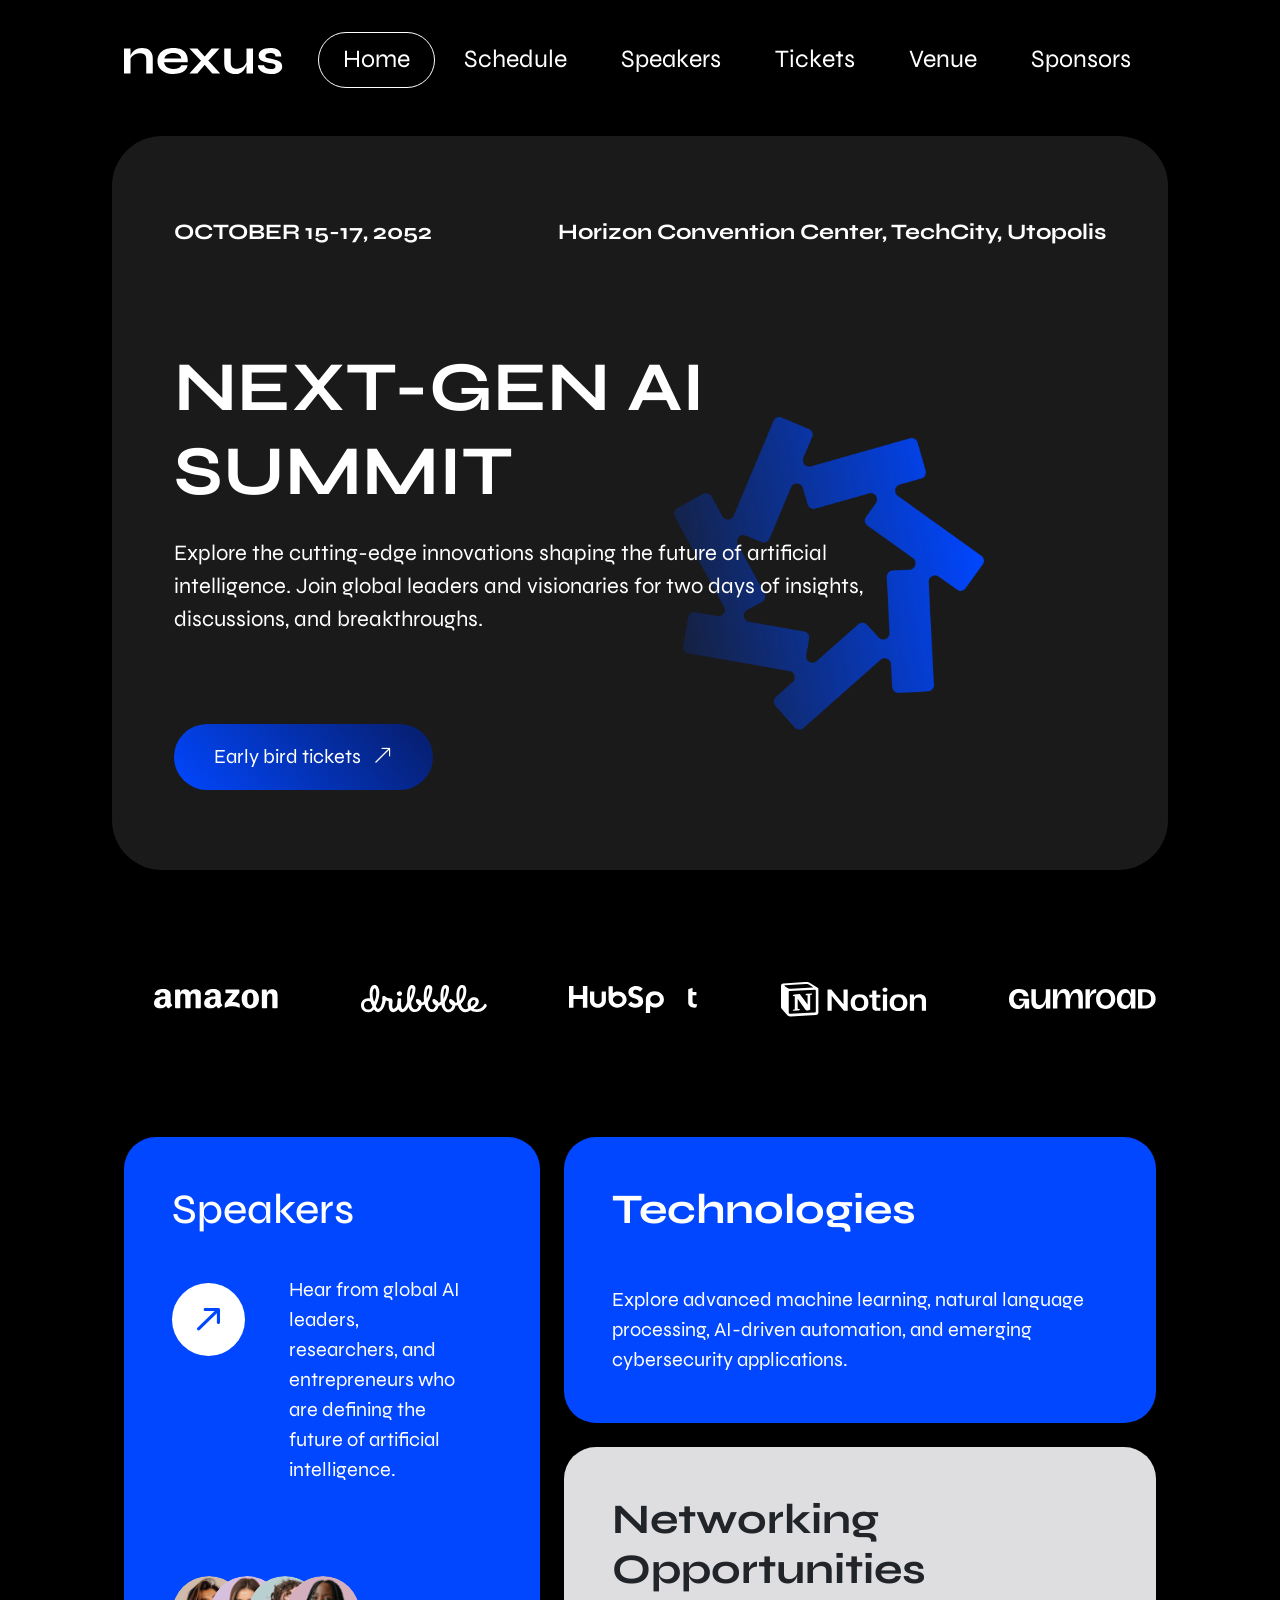
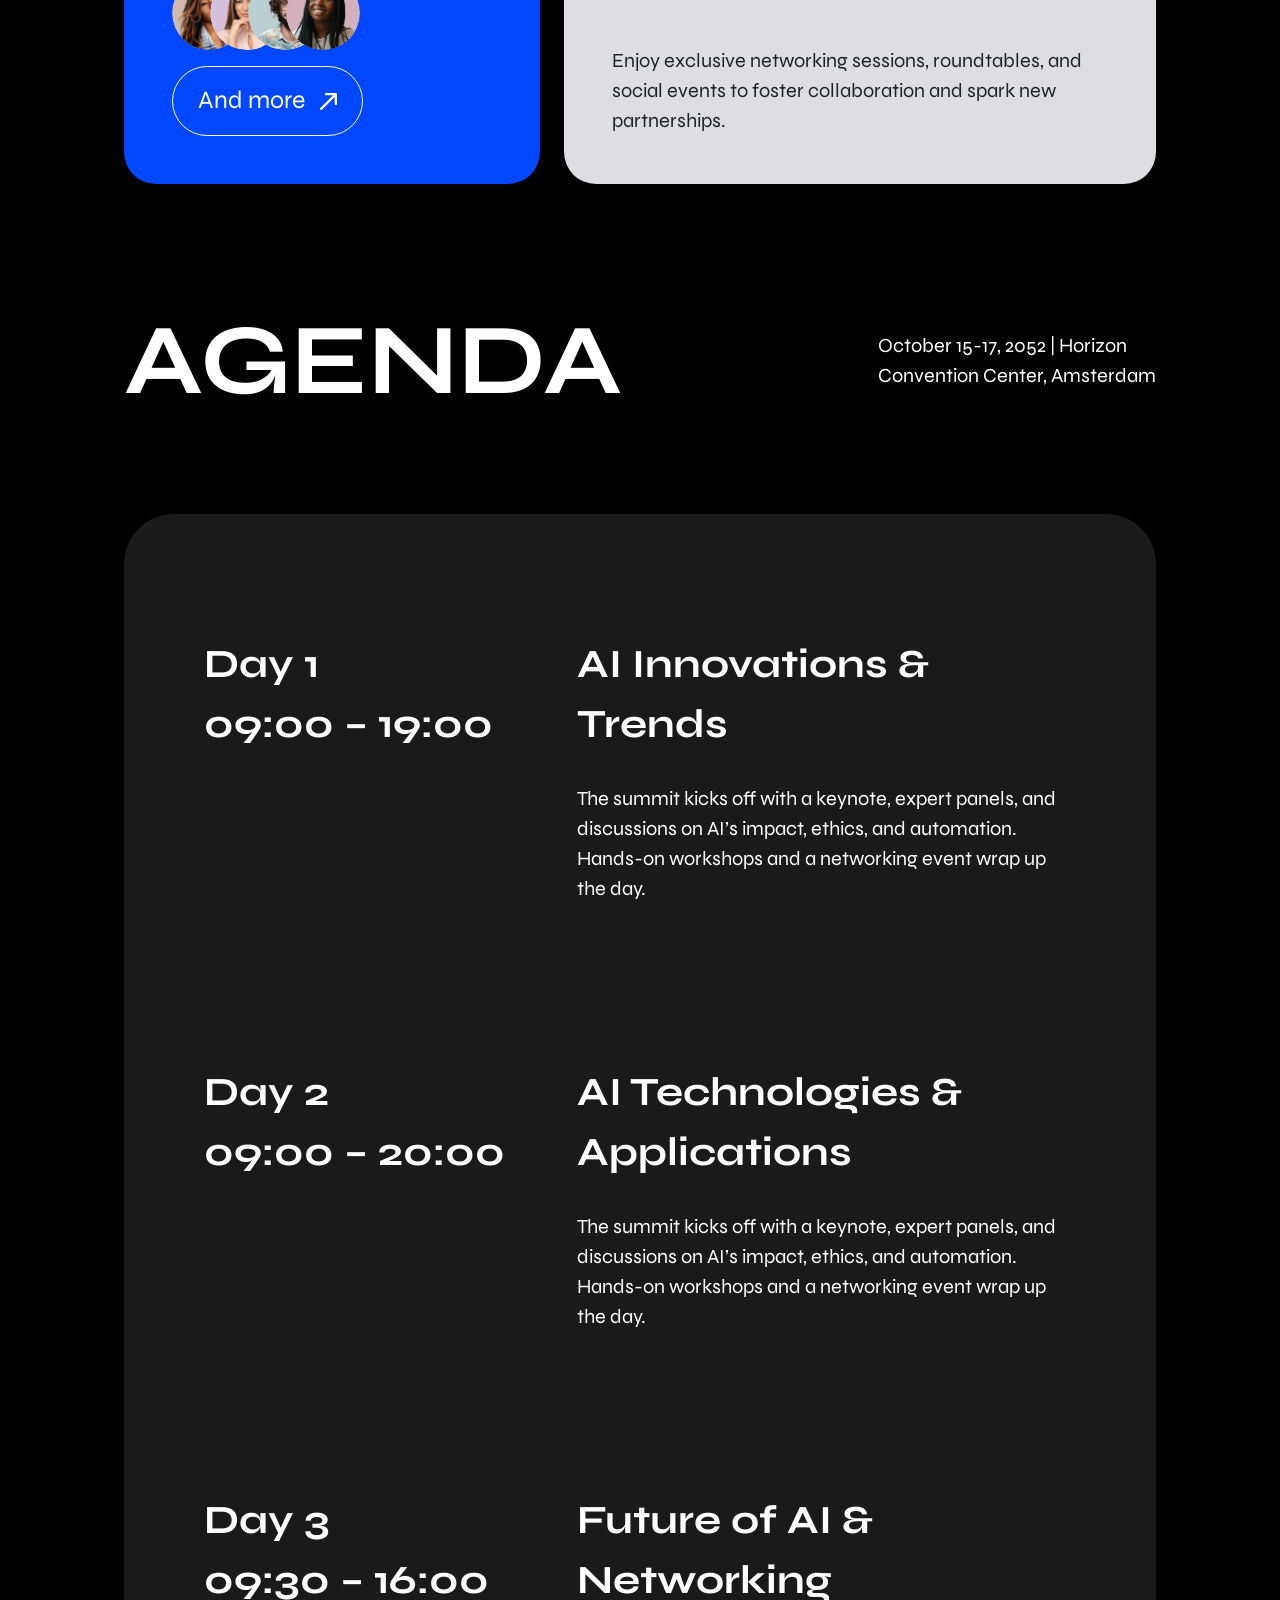
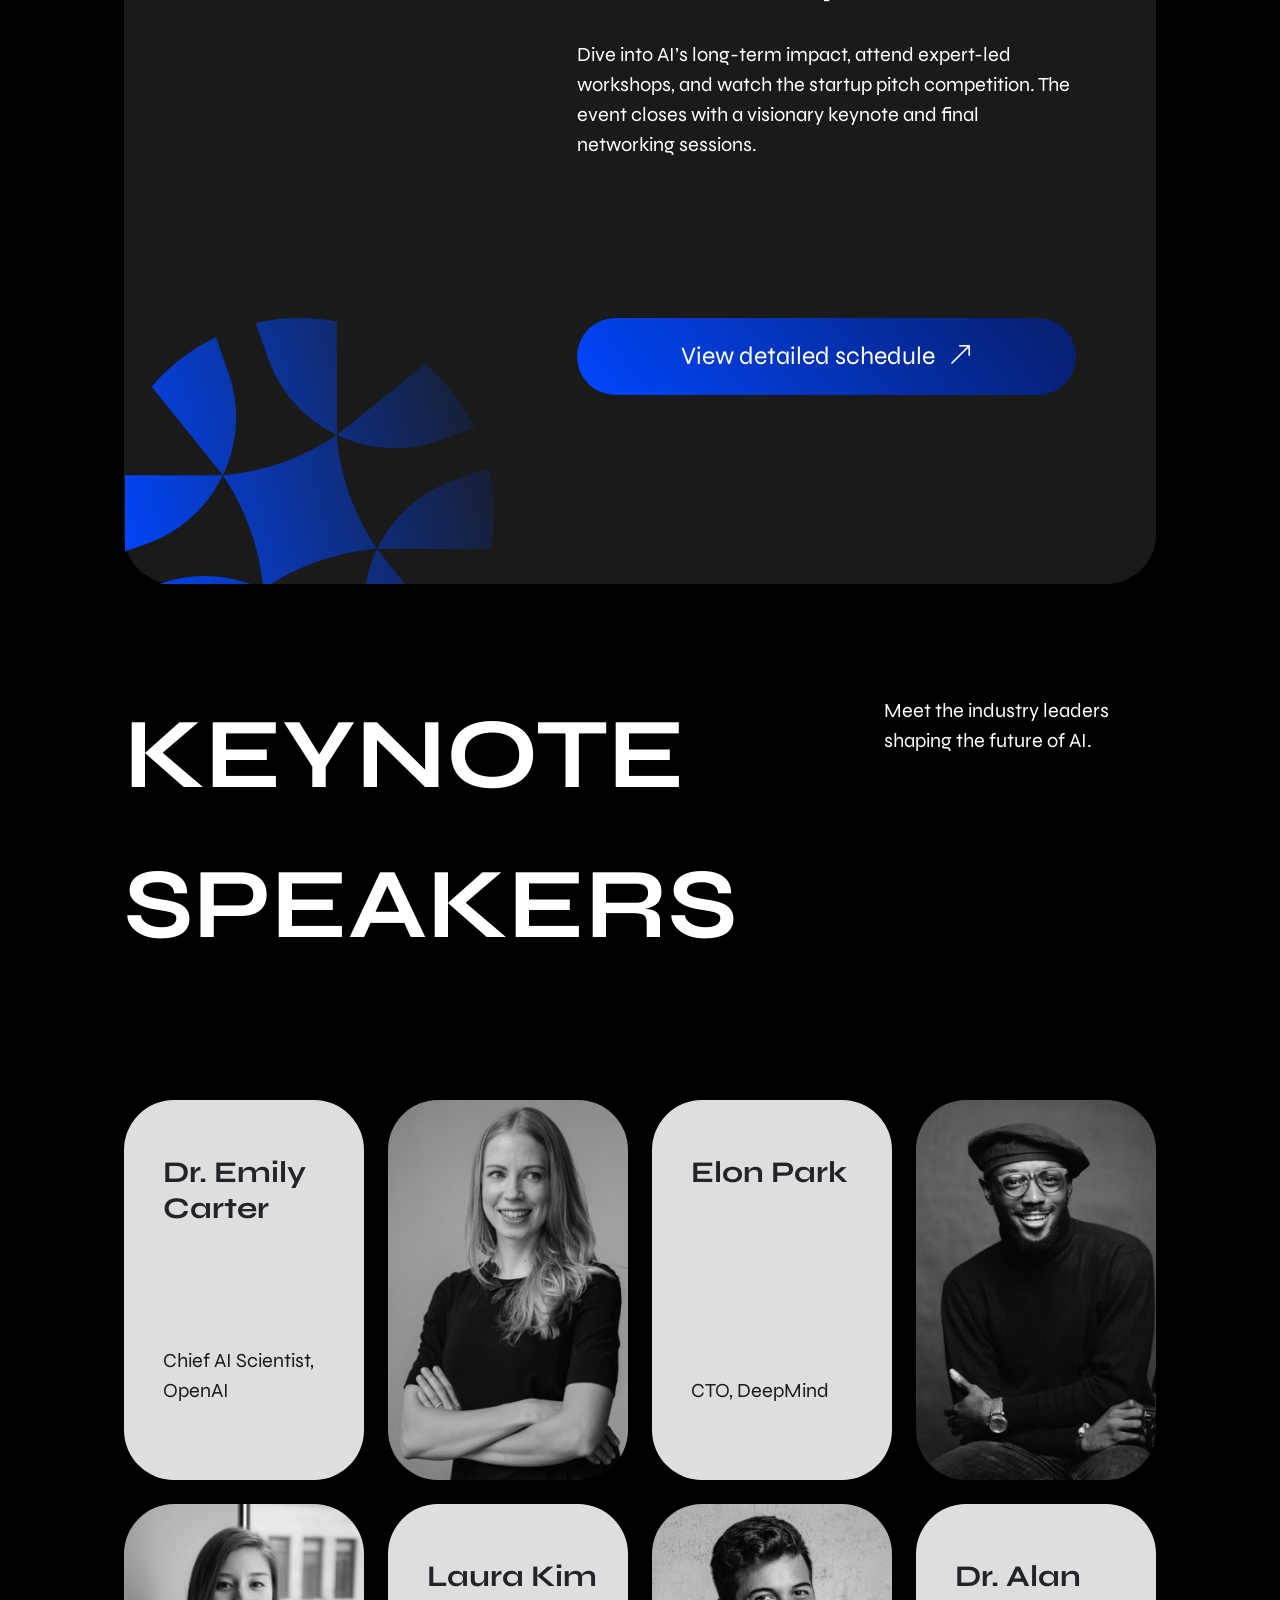
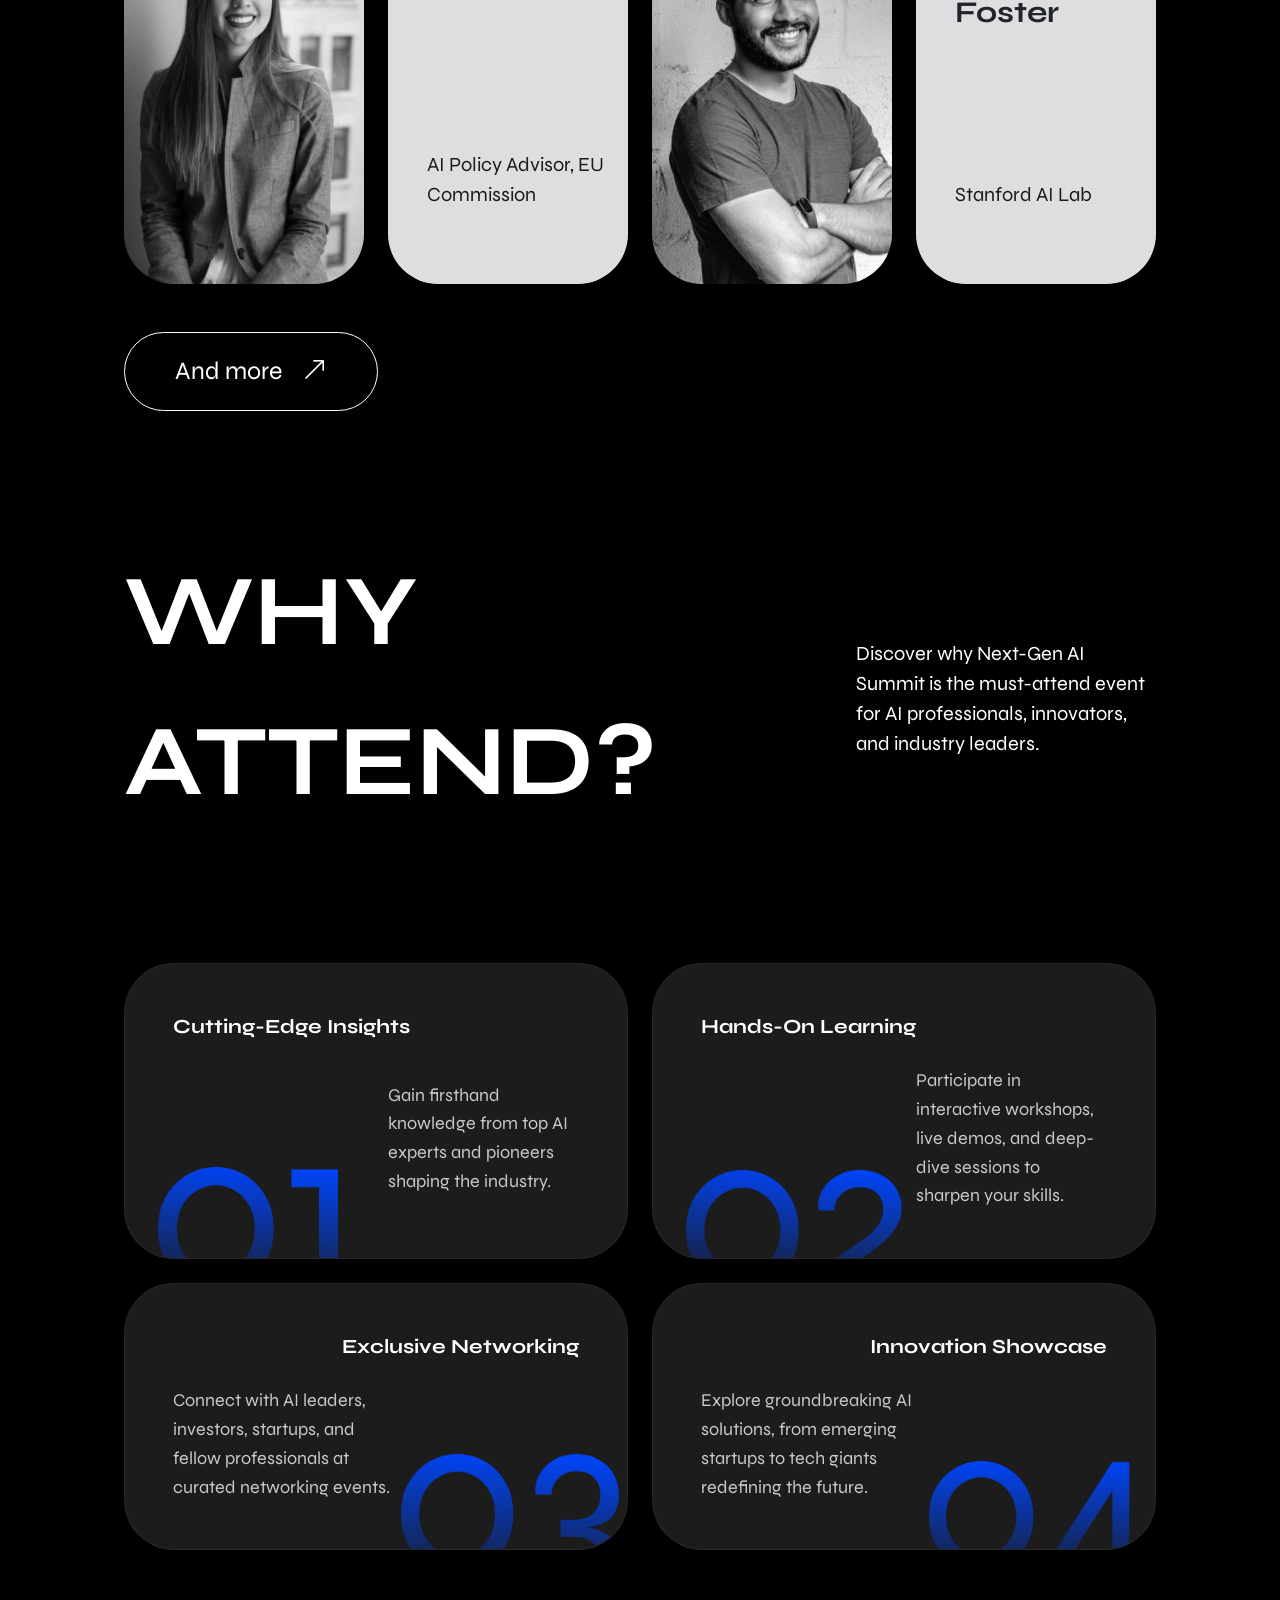
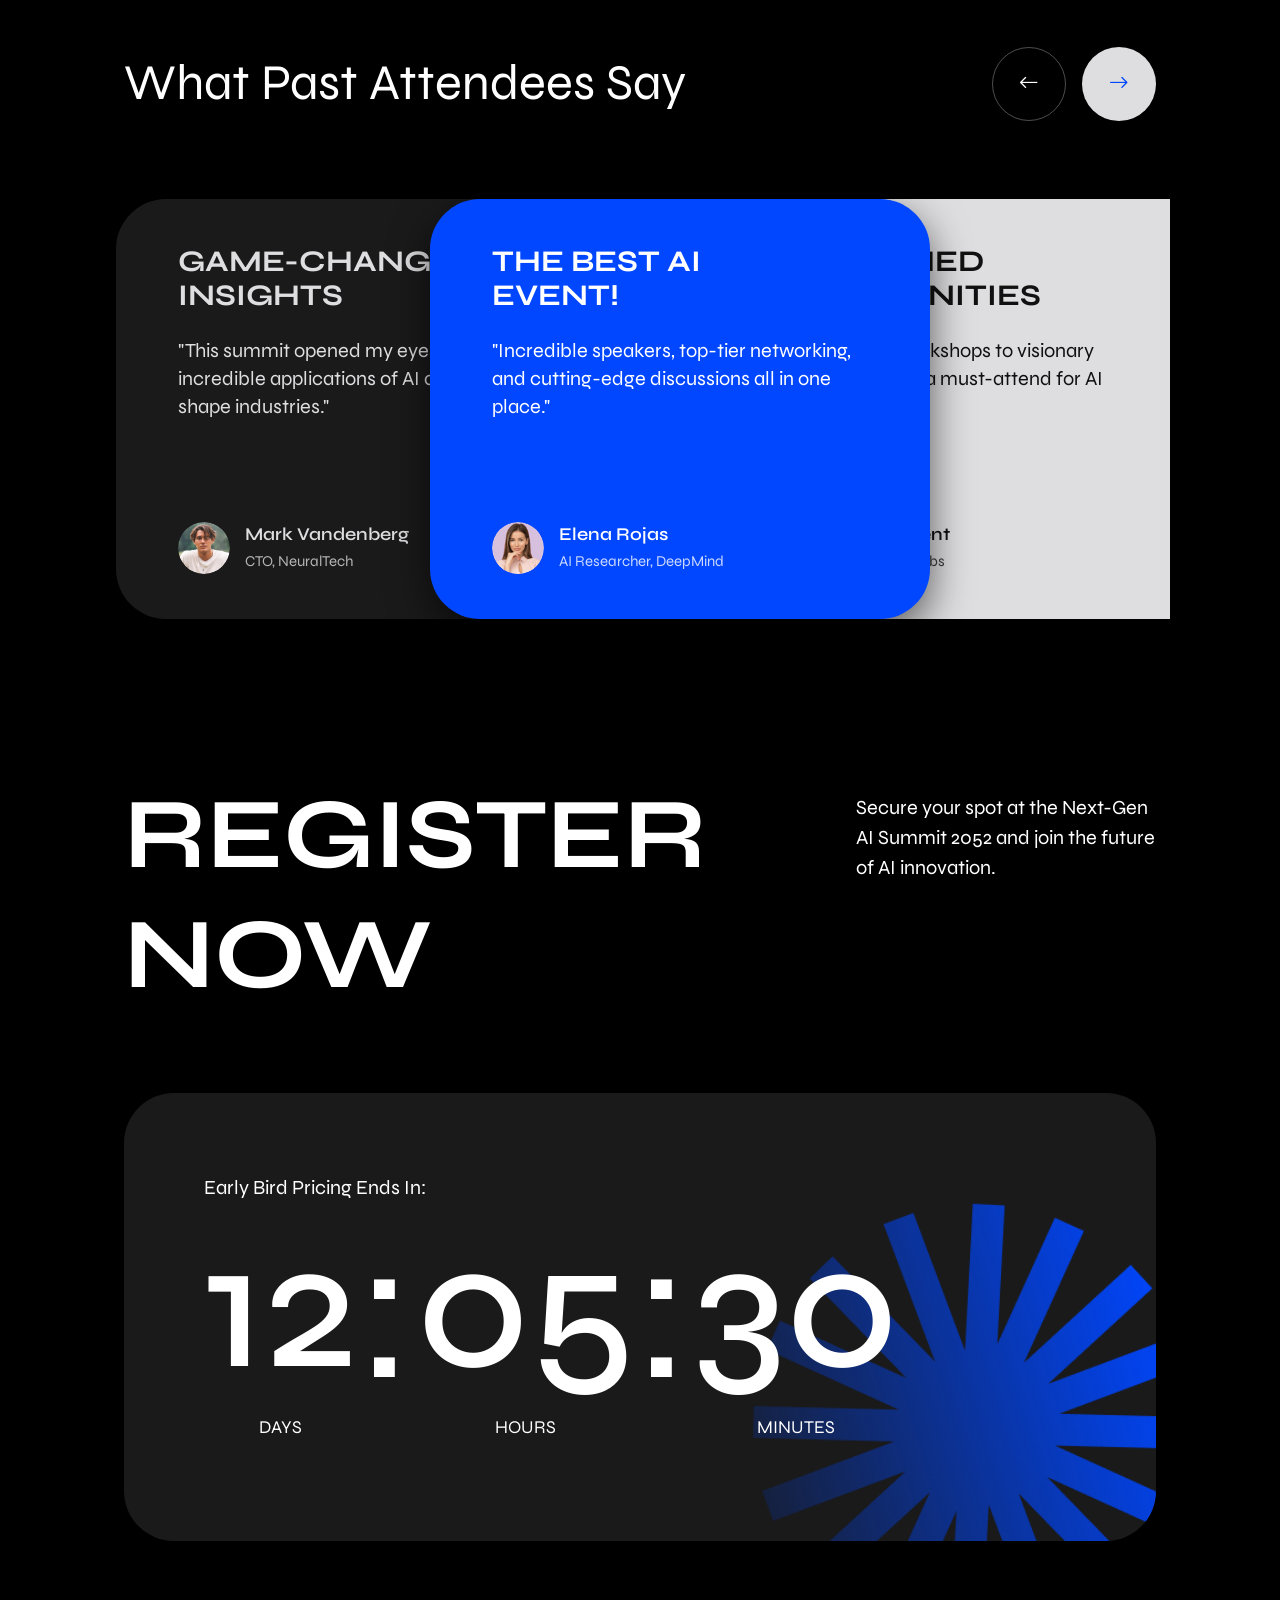
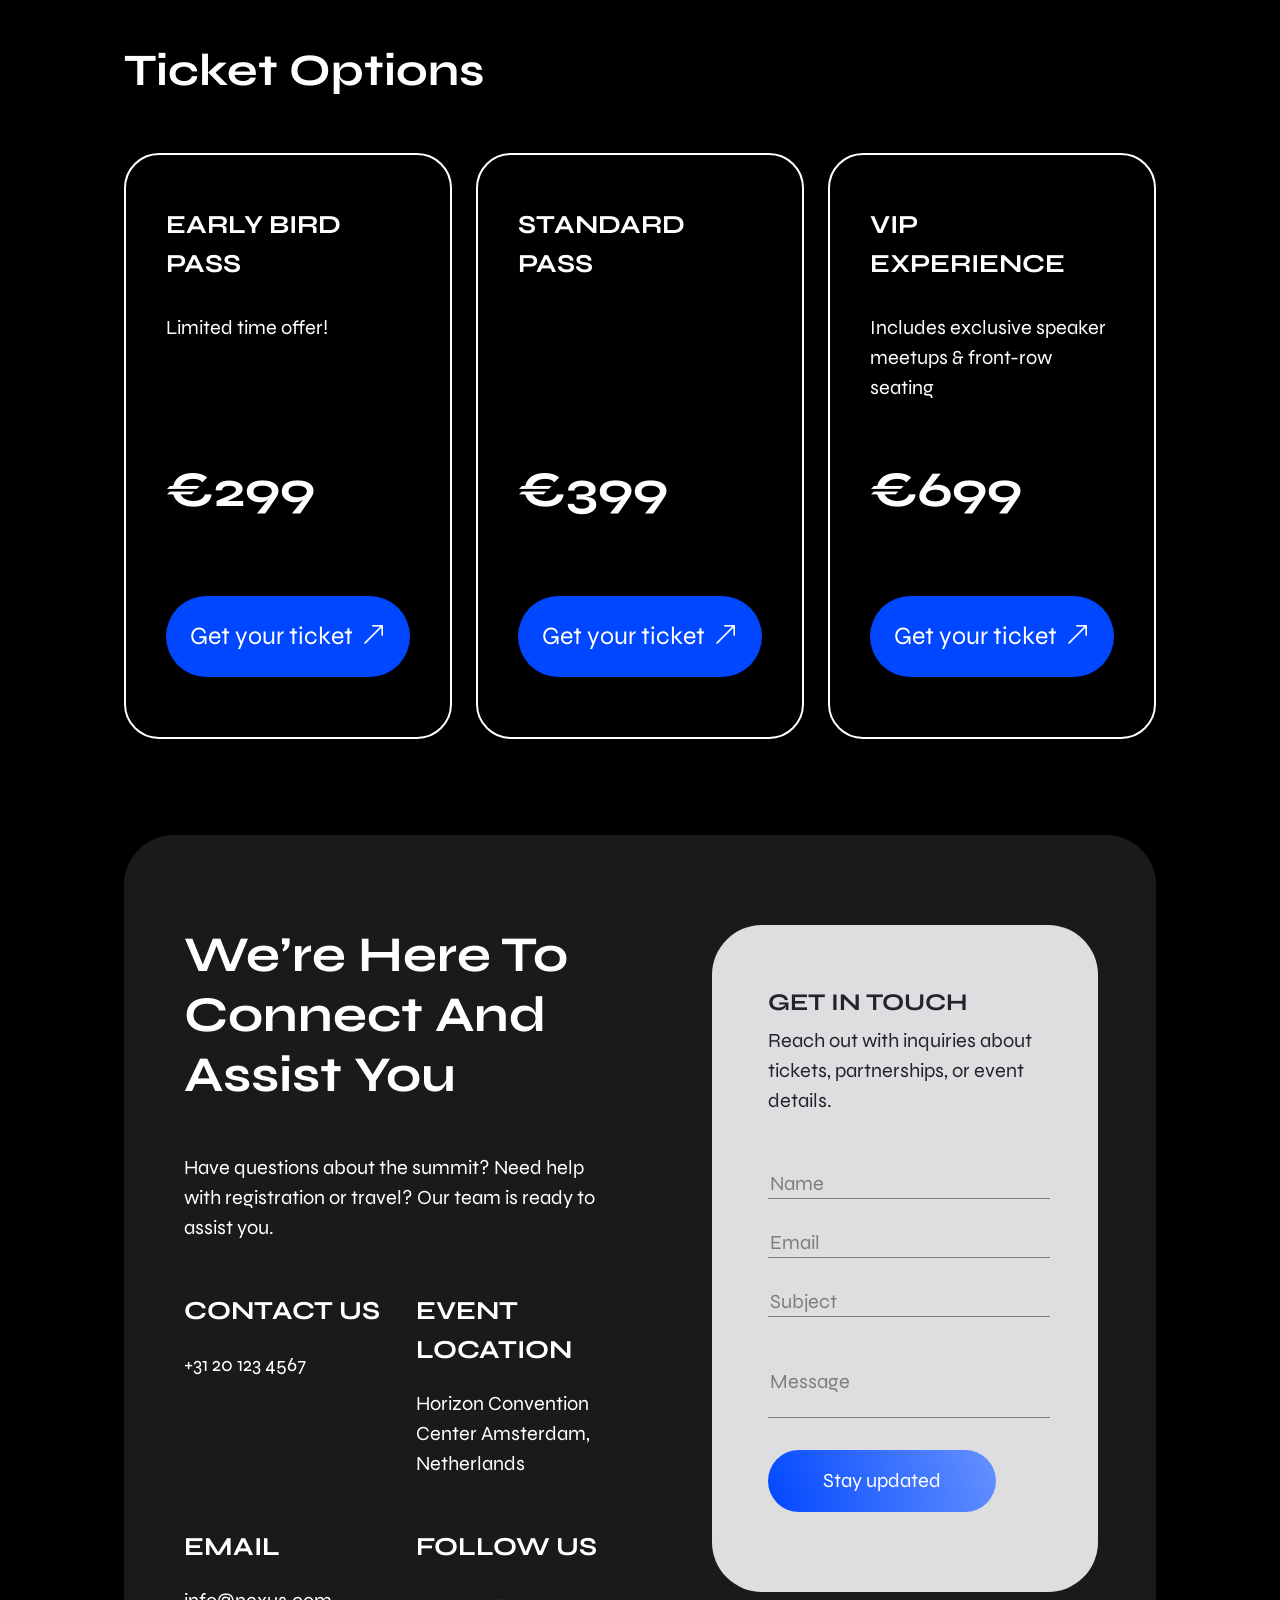
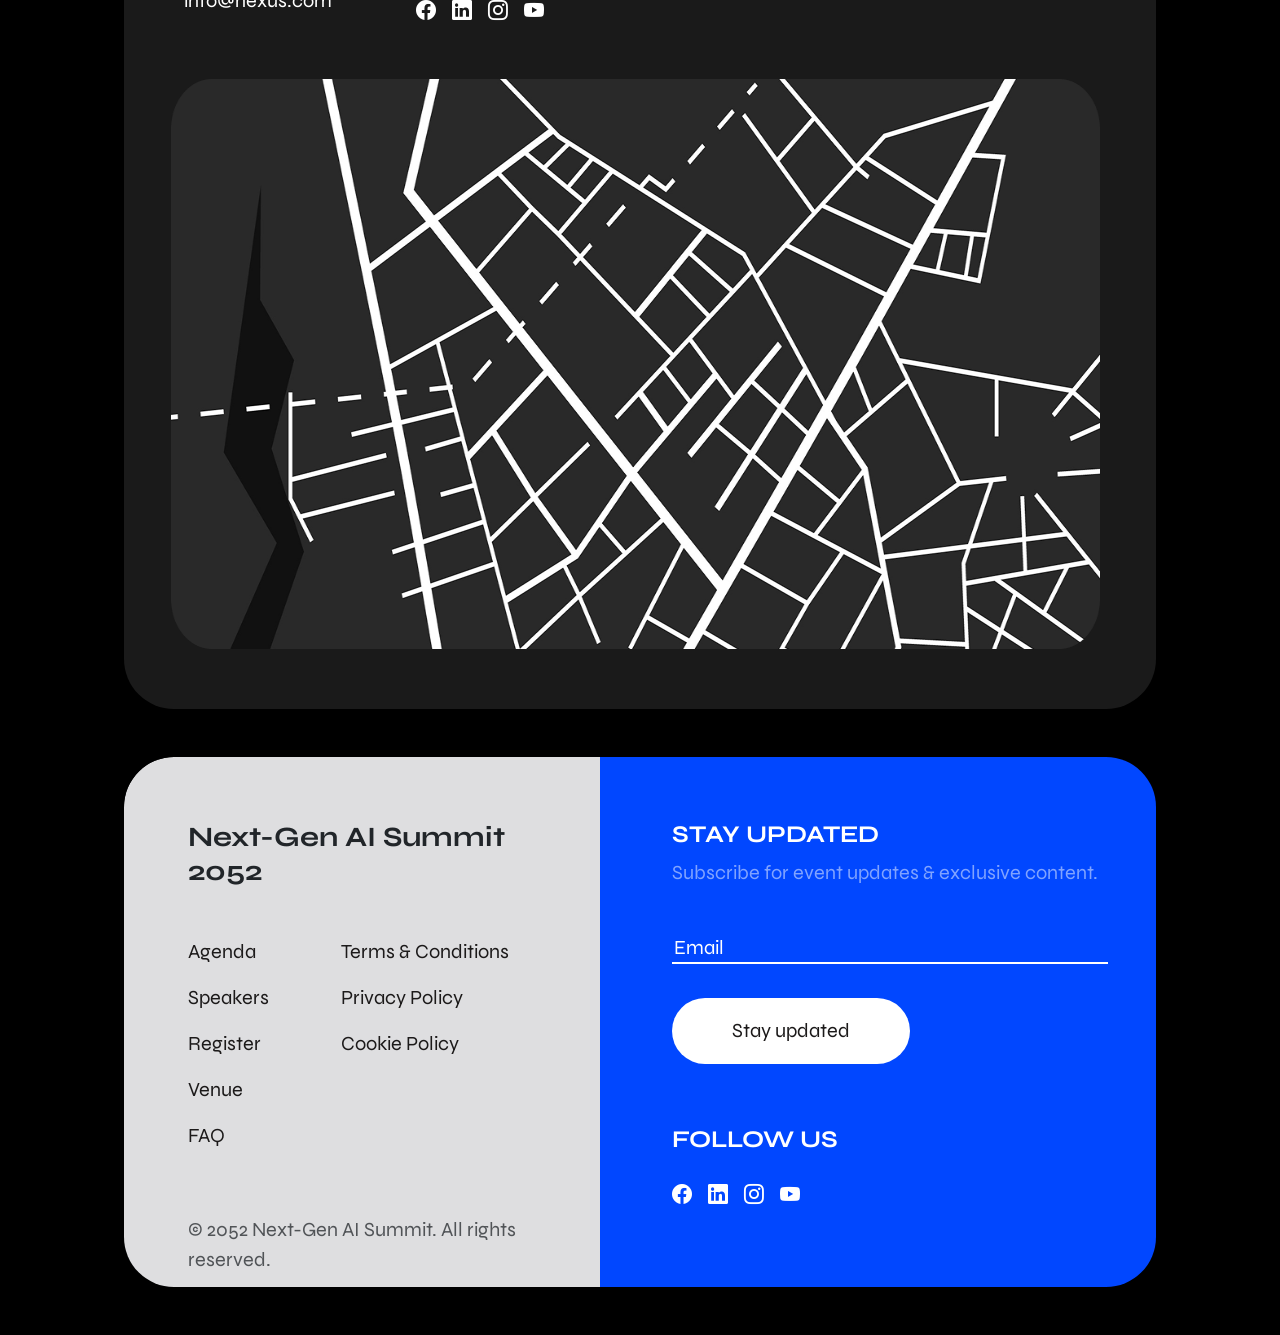
==== commit 1d86e9fa: "[done] add active link in the header" ====
--- a/index.html
+++ b/index.html
@@ -34,23 +34,23 @@
                         </div>
                         <div class="offcanvas-body py-3 ">
                             <ul class="navbar-nav ms-auto align-items-lg-center gap-1 fs-5">
-                                <li class="nav-item">
-                                    <a class="nav-link nav-text text-white custom-radius" href="#hero">Home</a>
+                                <li class="nav-item ">
+                                    <a class="nav-link nav-text text-white custom-radius active" href="#hero">Home</a>
                                 </li>
                                 <li class="nav-item">
                                     <a class="nav-link nav-text text-white custom-radius" href="#Schedule">Schedule</a>
                                 </li>
                                 <li class="nav-item">
-                                    <a class="nav-link nav-text text-white custom-radius" href="#">Speakers</a>
+                                    <a class="nav-link nav-text text-white custom-radius" href="#Speakers">Speakers</a>
                                 </li>
                                 <li class="nav-item">
-                                    <a class="nav-link nav-text text-white custom-radius" href="#">Tickets</a>
+                                    <a class="nav-link nav-text text-white custom-radius" href="#Tickets">Tickets</a>
                                 </li>
                                 <li class="nav-item">
-                                    <a class="nav-link nav-text text-white custom-radius" href="#">Venue</a>
+                                    <a class="nav-link nav-text text-white custom-radius" href="#Venue">Venue</a>
                                 </li>
                                 <li class="nav-item">
-                                    <a class="nav-link nav-text text-white custom-radius" href="#">Sponsors</a>
+                                    <a class="nav-link nav-text text-white custom-radius" href="#Sponsors">Sponsors</a>
                                 </li>
                             </ul>
                         </div>
@@ -126,7 +126,7 @@
             </div>
 
             <!-- features  section -->
-            <div class="container-fluid">
+            <div class="container-fluid" id="Speakers">
                 <div class="container features-section py-4 on-big-screen">
                     <div class="row g-4">
                         <!-- Speakers -->
@@ -138,7 +138,7 @@
                                     <div class="d-flex align-items-start gap-4 ">
                                         <div
                                             class="  text-black feature-icon-circle d-flex align-items-center justify-content- mt-4">
-                                            <img src="./images//home/union-1.svg" class="feature-icon" loading="lazy">
+                                            <img src="./images/home/blue-arrow.svg" class="feature-icon" loading="lazy">
                                         </div>
                                         <p class="pe-md-4 feature-card-description mt-3 ">
                                             Hear from global AI leaders, researchers, and entrepreneurs who are
@@ -160,7 +160,7 @@
                                     </div>
                                     <button href="#"
                                         class="features-section-btn btn  rounded-pill border-white text-white ">
-                                        And more <img src="./images//home/union-2.svg" class="features-section-btn-icon"
+                                        And more <img src="./images/home/white-arrow.svg" class="features-section-btn-icon"
                                             loading="lazy">
                                     </button>
                                 </div>
@@ -594,7 +594,7 @@
                     </div>
                 </div>
                 <!-- Ticket section -->
-                <div class="container mt-lg-5 mt-md-5 Ticket-section on-big-screen">
+                <div class="container mt-lg-5 mt-md-5 Ticket-section on-big-screen" id="Tickets">
                     <div
                         class="Ticket-topbar pt-5 mt-5 d-flex flex-column align-items-start gap-3 flex-sm-row justify-content-sm-between align-items-sm-start ">
                         <span class="text-white m-0 ticket-main-title">Ticket Options</span>
--- a/styles.css
+++ b/styles.css
@@ -19,8 +19,6 @@
   background-color: var(--body-color);
   font-family: var(--font);
 }
-
-
 
 /* main */
 
--- a/header.css
+++ b/header.css
@@ -15,3 +15,8 @@
   border-color: #fff;
   color: var(--primary-white) !important;
 }
+
+.nav-bar .nav-bar-content .nav-link.active {
+  border-color: #fff;
+  color: var(--primary-white) !important;
+}
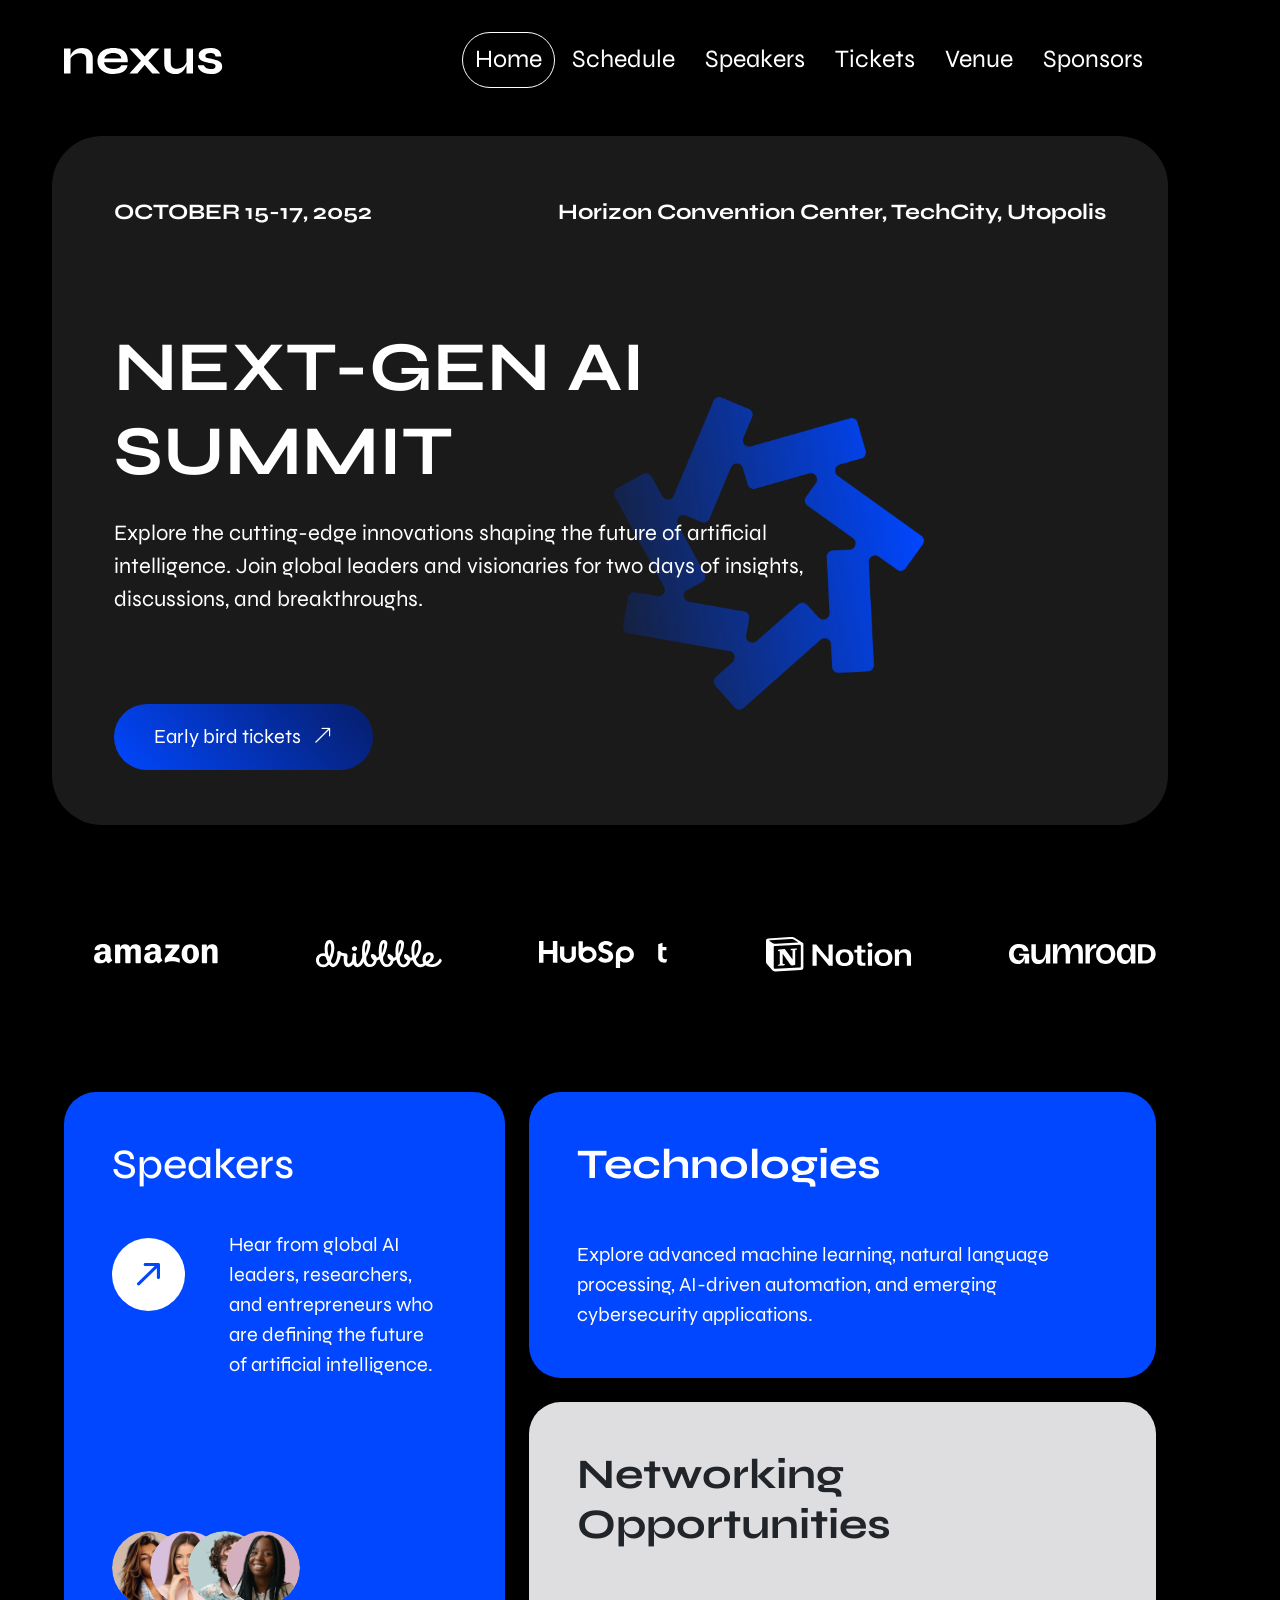
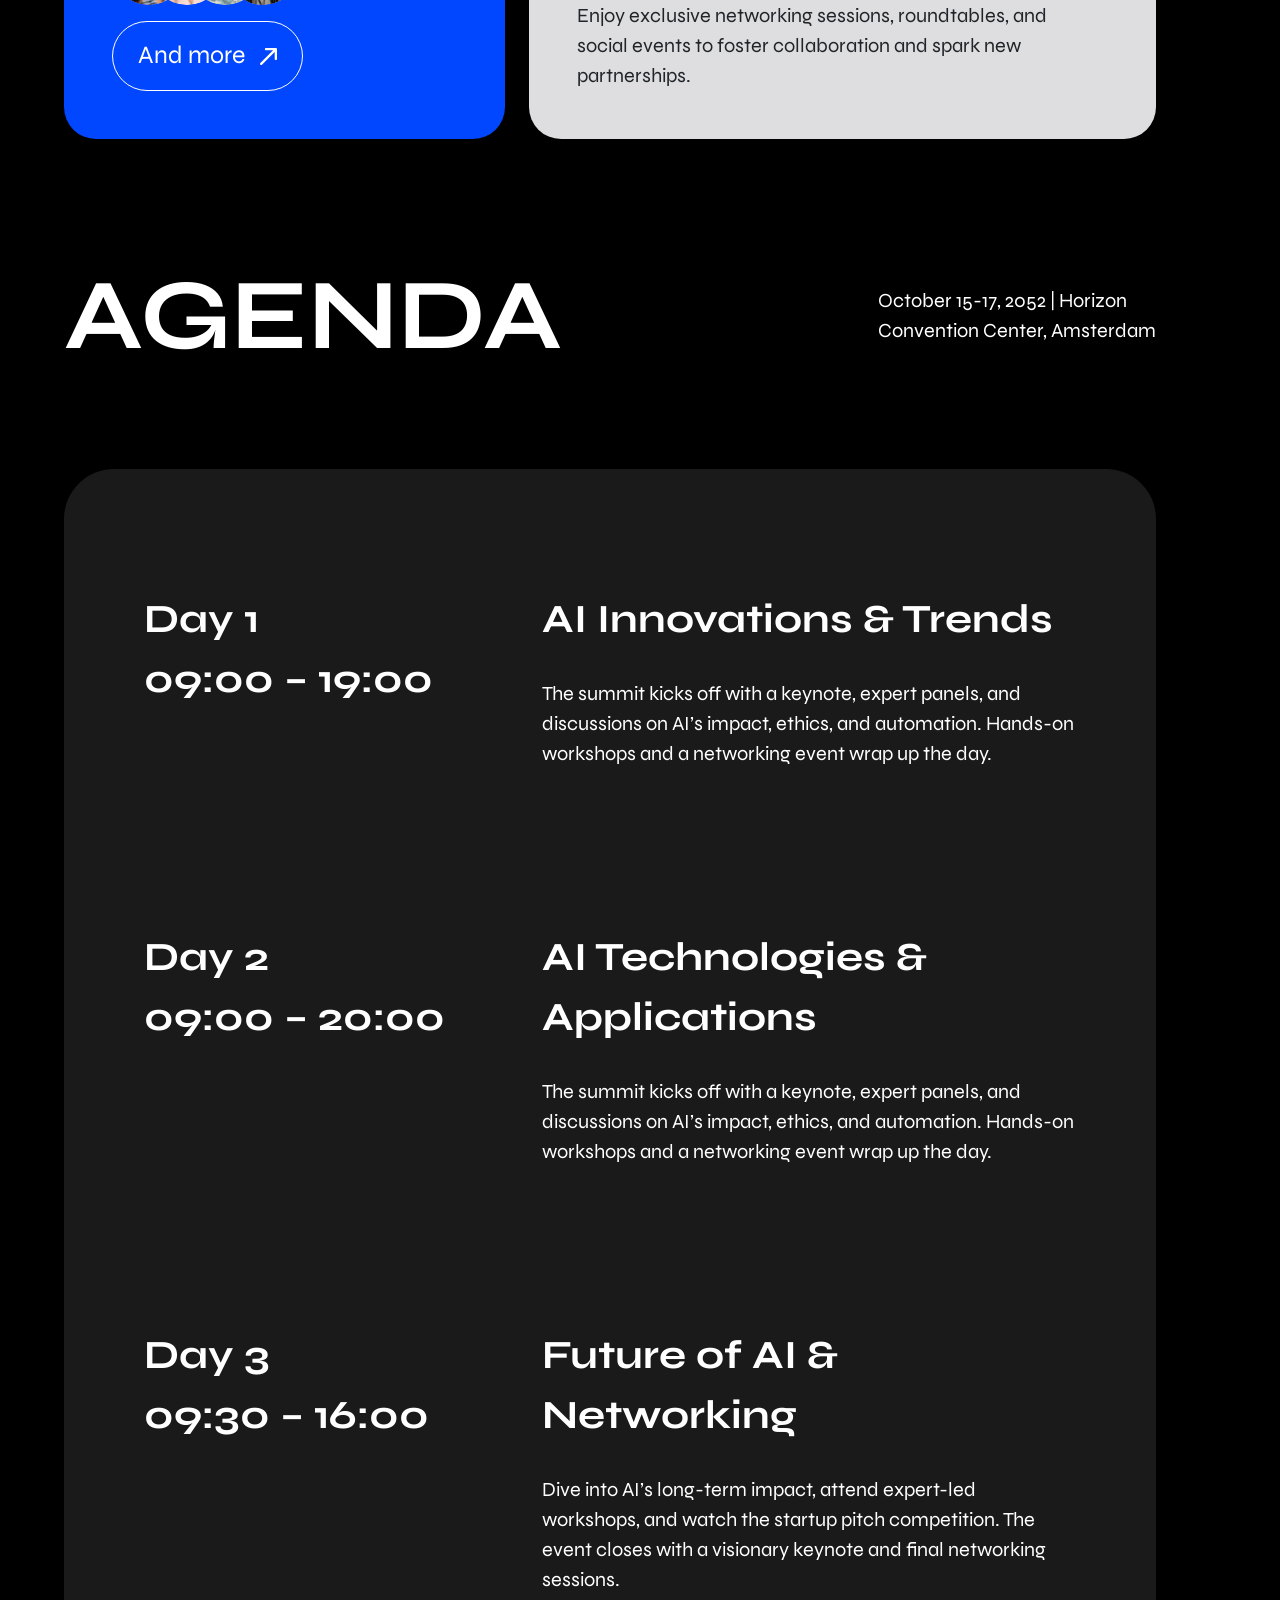
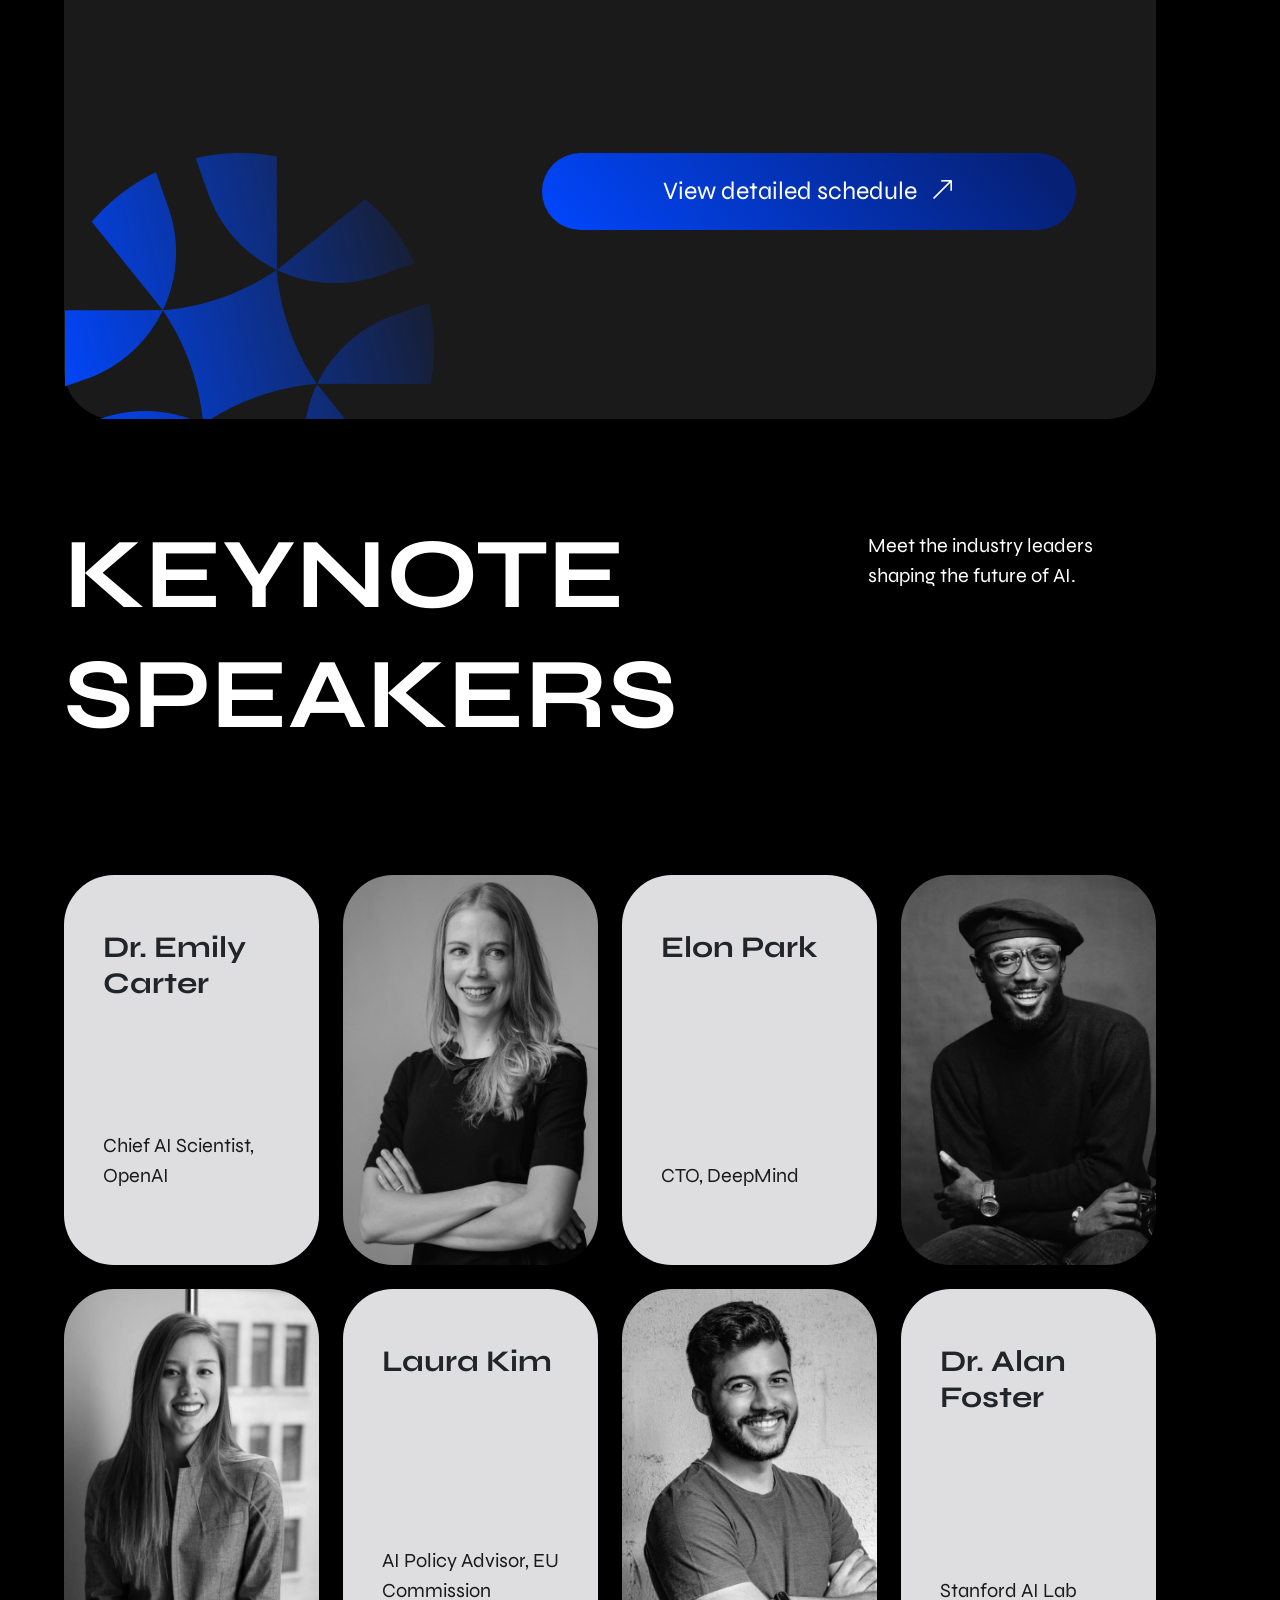
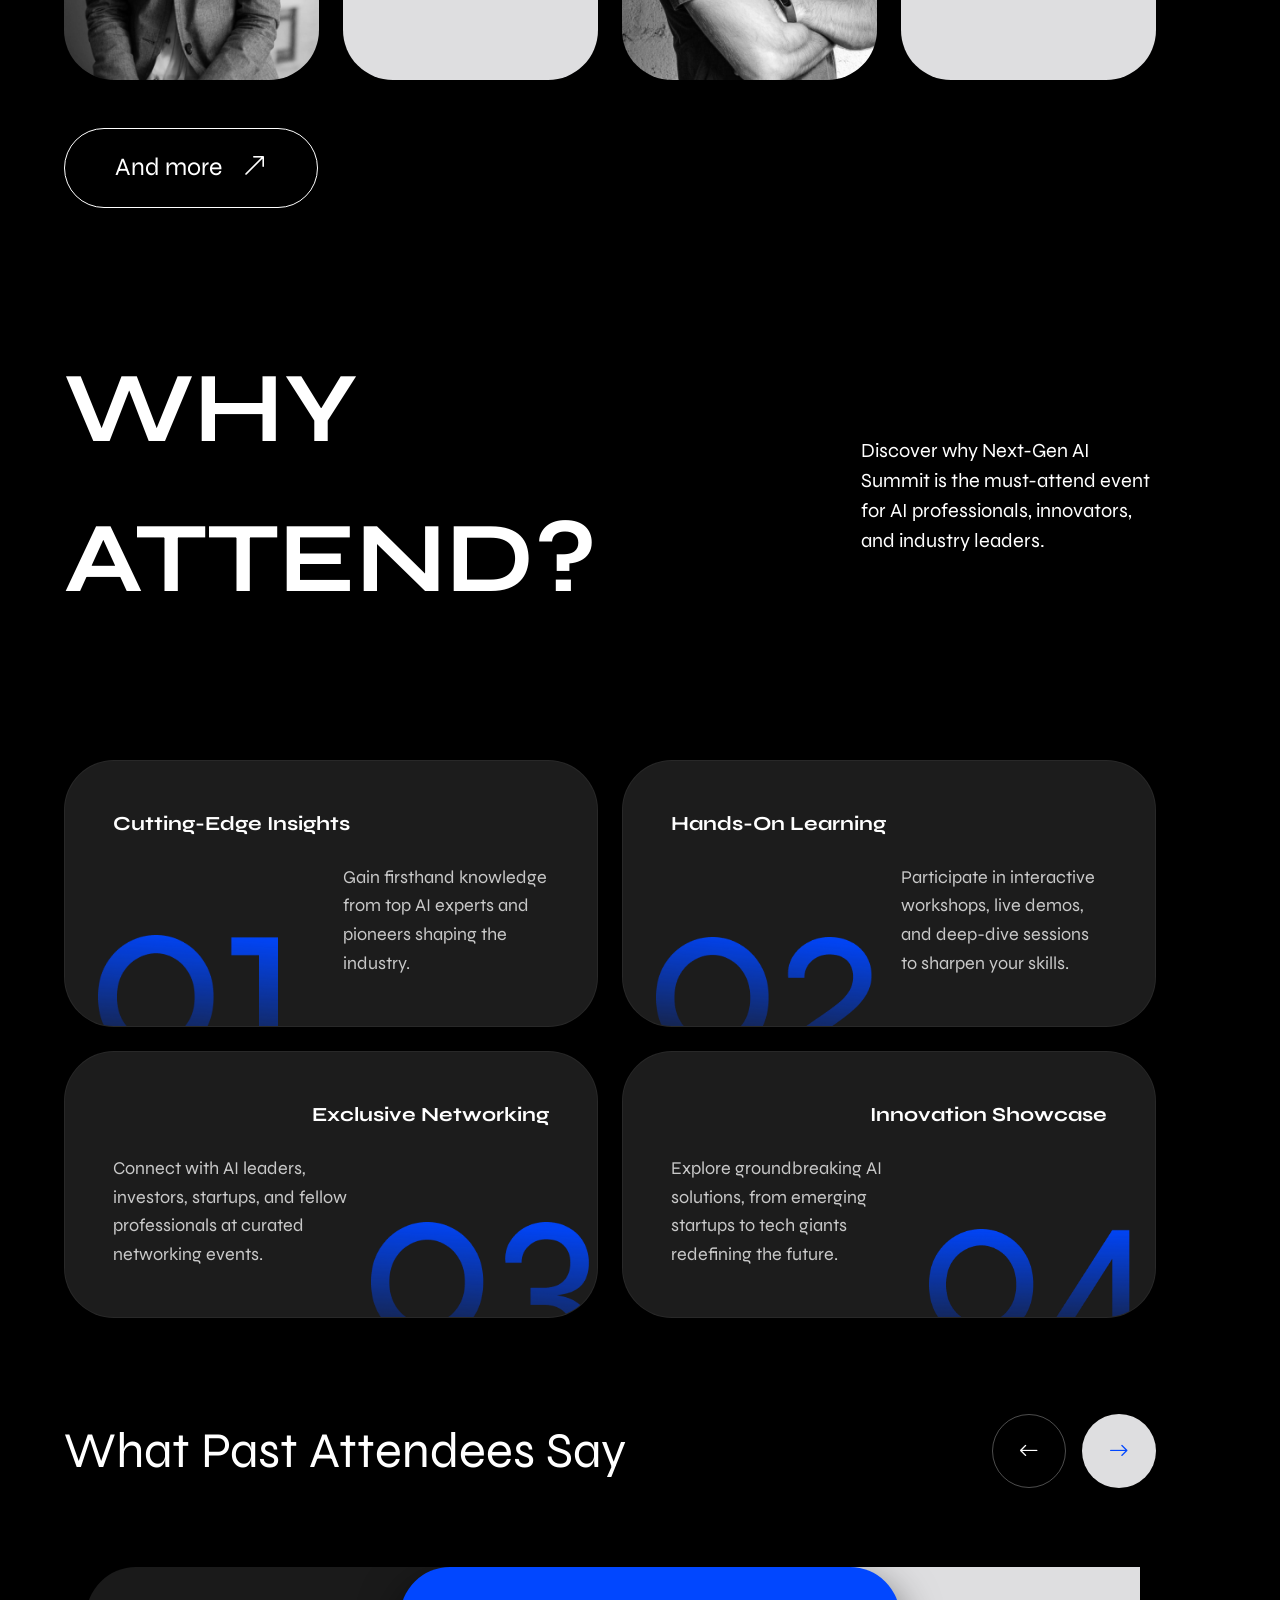
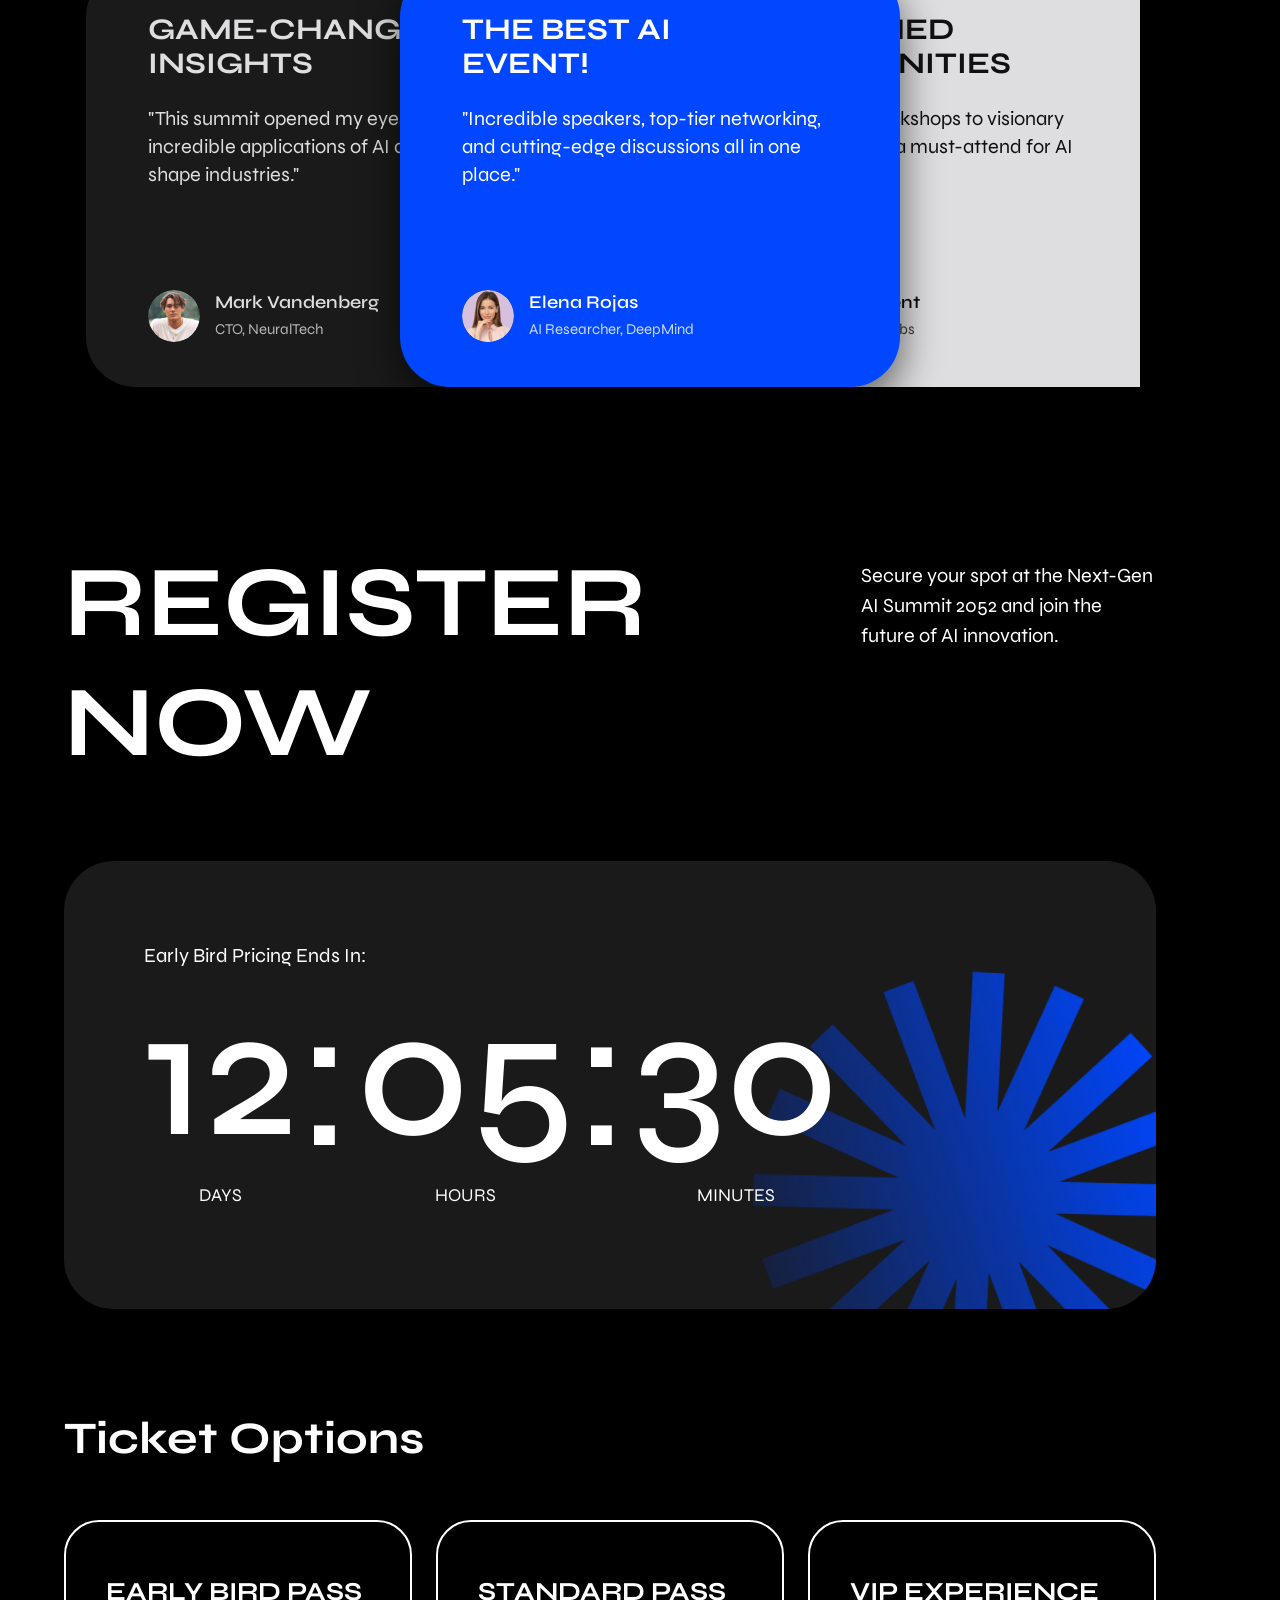
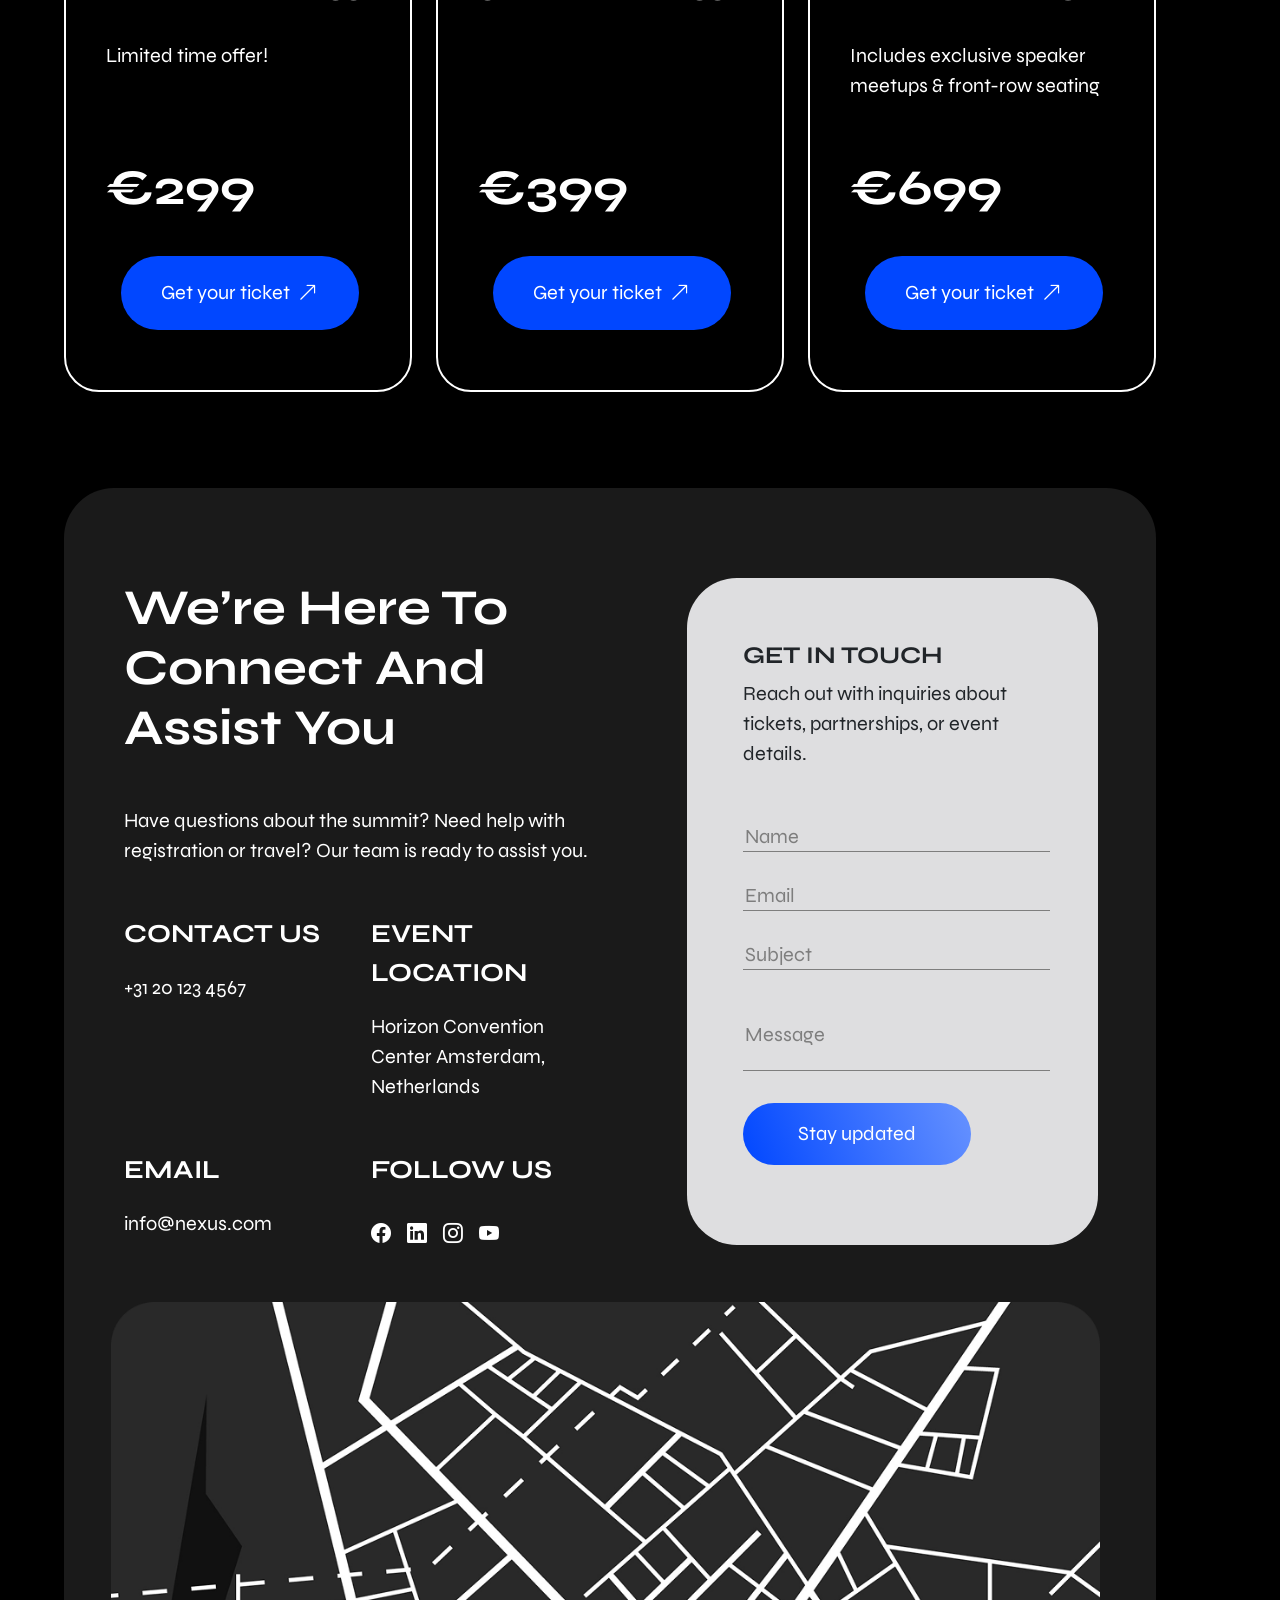
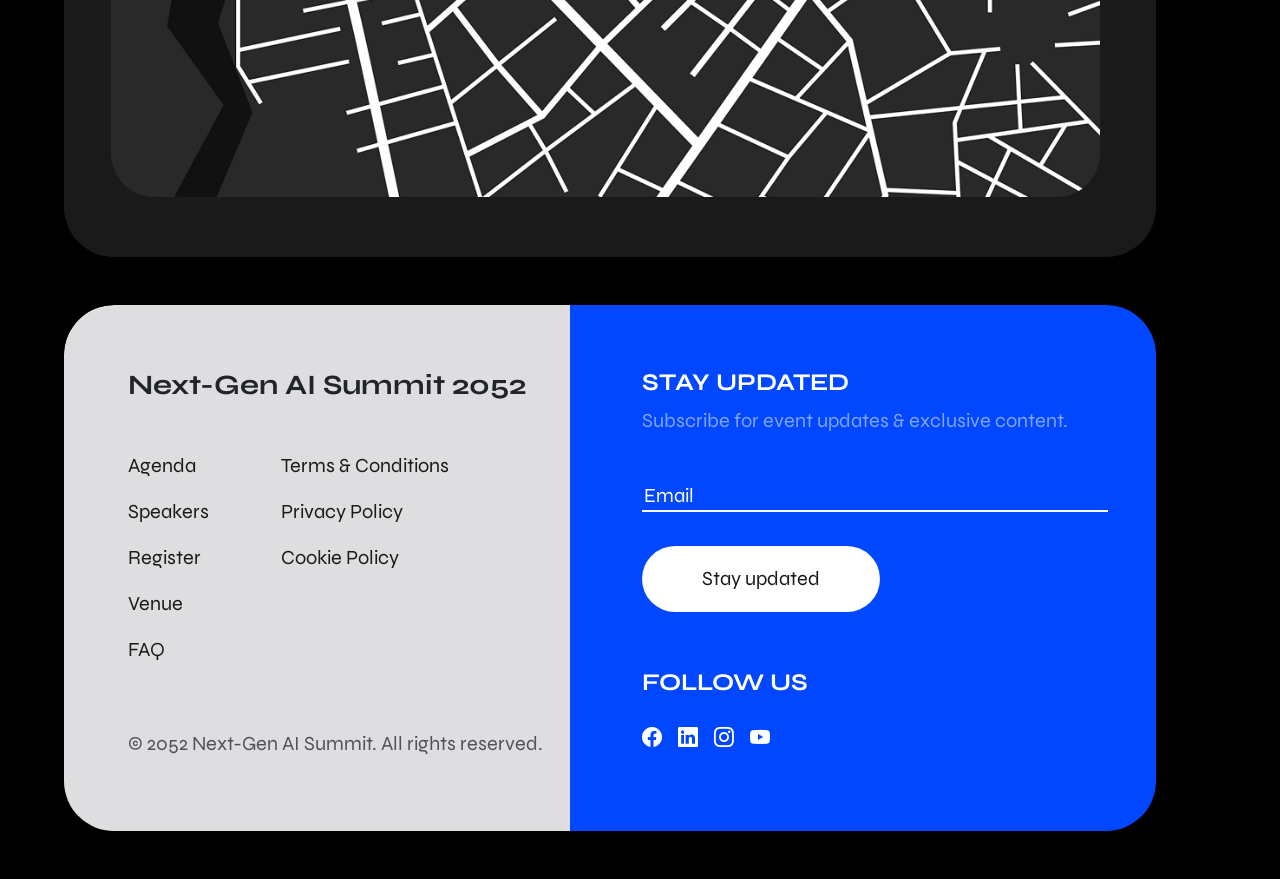
==== commit 1cddc059: "[done]" ====
--- a/index.html
+++ b/index.html
@@ -290,7 +290,7 @@
                 <div class="container mt-5 speakers-section on-big-screen">
                     <div
                         class="agenda-topbar pt-5 mt-5 d-flex flex-column align-items-start gap-3 flex-sm-row justify-content-sm-between align-items-sm-start mb-5">
-                        <span class="text-white section-Title-big-font m-0">KEYNOTE SPEAKERS</span>
+                        <span class="text-white section-Title-big-font m-0 section-Title-font ">KEYNOTE SPEAKERS</span>
                         <span class="text-white section-Title-small-font pt-sm-3 right-section">Meet the
                             industry leaders shaping the future of AI.</span>
                     </div>
@@ -387,7 +387,7 @@
                     <div
                         class="section-topbar d-flex flex-column align-items-start gap-3 flex-sm-row justify-content-sm-between align-items-sm-center mb-5">
                         <span class="text-white section-Title-big-font">WHY ATTEND?</span>
-                        <span class="text-white section-Title-small-font mt-lg-4 mt-md-4 right-section">Discover why Next-Gen AI Summit is the
+                        <span class="text-white section-Title-small-font mt-lg-4  right-section">Discover why Next-Gen AI Summit is the
                             must-attend event for AI professionals, innovators, and industry leaders.</span>
                     </div>
 
@@ -556,7 +556,7 @@
                 <div class="container mt-lg-5 mt-md-5 register-section on-big-screen">
                     <div
                         class="pt-5 mt-5 d-flex flex-column align-items-start gap-4 flex-sm-row justify-content-sm-between align-items-sm-start ">
-                        <span class="text-white section-Title-big-font w-50 register-section-Title-big-font ">REGISTER
+                        <span class="text-white section-Title-big-font w-50 section-Title-font  ">REGISTER
                             NOW</span>
                         <span class="text-white section-Title-small-font pt-sm-5 right-section">Secure your
                             spot at the Next-Gen AI Summit 2052 and join the future of AI innovation.</span>
@@ -608,8 +608,8 @@
                                     <p class="ticket-description">Limited time offer!</p>
                                 </div>
                                 <p class="text-white ticket-price">€299</p>
-                                <div class="mt-2">
-                                    <a href="#" class="Ticket-btn w-100 justify-content-center">
+                                <div >
+                                    <a href="#" class="Ticket-btn justify-content-center">
                                         Get your ticket
                                         <i class="bi bi-arrow-up-right ms-2"></i>
                                     </a>
@@ -622,8 +622,8 @@
                                 <p class="text-white ticket-title">STANDARD PASS</p>
                                 <div class="flex-grow-1"></div>
                                 <p class="text-white ticket-price">€399</p>
-                                <div class="mt-2">
-                                    <a href="#" class="Ticket-btn w-100 justify-content-center">
+                                <div >
+                                    <a href="#" class="Ticket-btn  justify-content-center">
                                         Get your ticket
                                         <i class="bi bi-arrow-up-right ms-2"></i>
                                     </a>
@@ -639,8 +639,8 @@
                                     </p>
                                 </div>
                                 <p class="text-white ticket-price">€699</p>
-                                <div class="mt-2">
-                                    <a href="#" class="Ticket-btn w-100 justify-content-center">
+                                <div >
+                                    <a href="#" class="Ticket-btn justify-content-center">
                                         Get your ticket
                                         <i class="bi bi-arrow-up-right ms-2"></i>
                                     </a>
--- a/styles.css
+++ b/styles.css
@@ -35,12 +35,17 @@
 }
 
 .right-section {
-  max-width: 300px;
+  max-width: 295px;
 }
 
 .custom-radius {
   border-radius: var(--border-radius);
 }
+
+.section-Title-font {
+  line-height: 1.2;
+}
+
 
 /* home */
 
@@ -434,9 +439,6 @@
   z-index: 100;
 }
 
-.register-section .register-section-Title-big-font {
-  line-height: 1.2;
-}
 
 .register-section .register-content .register-section-container {
   background-color: var(--secondary-blue);
@@ -541,11 +543,11 @@
   background: var(--primary-blue);
   border: none;
   display: inline-flex;
-  align-items: center;
   justify-content: center;
   white-space: nowrap;
   transition: 0.3s all;
-  margin: 30px 0 30px 0;
+  margin: 0 0 30px 15px;
+  width: 90%;
 }
 
 .Ticket-section .Ticket-card.active .Ticket-btn {
@@ -627,7 +629,7 @@
 
 .connect-section .connect-section-container .connect-card .connect-card-content .connect-card-img {
   max-width: 1100px;
-  height: 570px;
+  height: auto;
   margin: 0 0 50px 0;
 }
 
@@ -710,8 +712,13 @@
 @media (min-width: 1023px) {
 
   .hero-section .hero-section-container {
-    max-width: calc(100% + -23px);
-  }
+    max-width: calc(100% + -63px);
+  }
+
+  .hero-section .hero-section-container .hero-card {
+    padding: 60px 50px 55px 50px;
+  }
+
 
   .attend-section .attend-section-content .attend-image-left {
     bottom: -55px;
@@ -741,7 +748,11 @@
   }
 
   .hero-section .hero-section-container {
-    width: calc(100% + -94px);
+    width: calc(100% + -46px);
+  }
+
+  .hero-section .hero-section-container .hero-card {
+    padding: 60px 50px 15px 50px;
   }
 
   .hero-section .hero-section-container .hero-card .hero-content .hero-title {
@@ -855,8 +866,10 @@
 }
 
 @media (min-width: 1024px) and (max-width: 1281px) {
-  .nexus-landing-page {
-    margin-left: 60px;
+
+  .nav-bar .nav-bar-content .nav-text {
+    font-size: 22px;
+    padding: 8px 12px !important;
   }
 
   .hero-section .hero-section-container .hero-card .hero-content .hero-title {
@@ -877,6 +890,10 @@
     max-width: 310px;
   }
 
+  .Ticket-section .Ticket-card .Ticket-btn {
+    font-size: 20px;
+  }
+
   .connect-section .connect-section-container .connect-card .connect-card-content .connect-card-img {
     width: calc(100% + 31px);
     margin: 0 0 50px -13px;
--- a/header.css
+++ b/header.css
@@ -8,7 +8,7 @@
   transition: all 0.3s ease;
   box-sizing: border-box;
   border: 1px solid transparent;
-  padding: 8px 24px !important;
+  padding: 8px 24px ;
 }
 
 .nav-bar .nav-bar-content .nav-text:hover {
